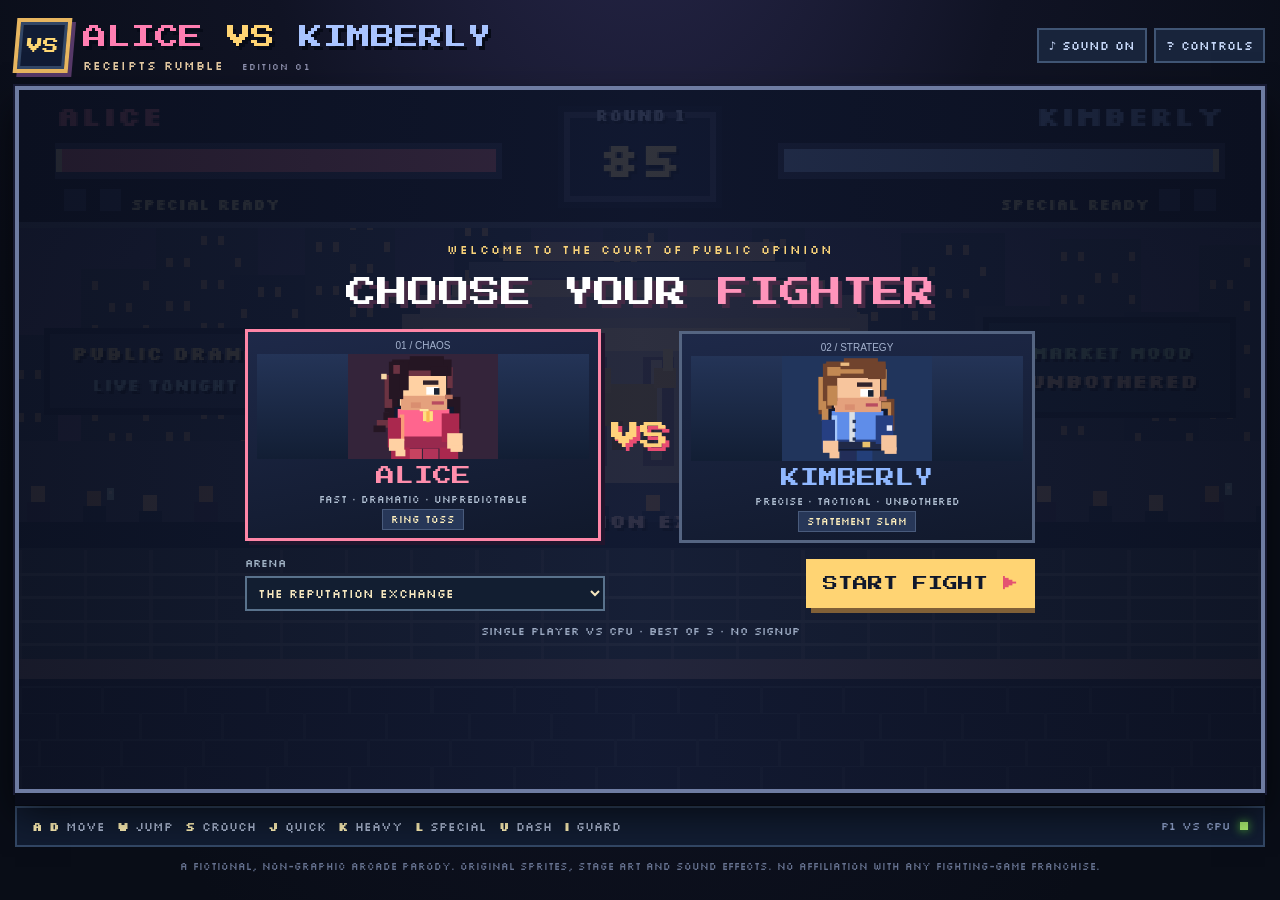
==== alice_vs_kimberly/index.html @ 6ed919be "Add fully playable Receipts Rumble arcade fighter as isolated standalone HTML MVP" ====
<!doctype html>
<html lang="en">
<head>
  <meta charset="utf-8">
  <meta name="viewport" content="width=device-width, initial-scale=1, viewport-fit=cover">
  <meta name="theme-color" content="#0d101e">
  <meta name="description" content="Alice vs Kimberly: a free retro pixel-art fighting game parody. Choose a fighter, settle the drama, and win best of three against the CPU.">
  <title>Alice vs Kimberly — Receipts Rumble</title>
  <link rel="preconnect" href="https://fonts.googleapis.com">
  <link rel="preconnect" href="https://fonts.gstatic.com" crossorigin>
  <link href="https://fonts.googleapis.com/css2?family=Press+Start+2P&family=Silkscreen:wght@400;700&display=swap" rel="stylesheet">
  <link rel="icon" href="data:image/svg+xml,%3Csvg%20xmlns%3D%22http%3A%2F%2Fwww.w3.org%2F2000%2Fsvg%22%20viewBox%3D%220%200%2064%2064%22%20shape-rendering%3D%22crispEdges%22%3E%3Crect%20width%3D%2264%22%20height%3D%2264%22%20fill%3D%22%230e1426%22%2F%3E%3Cpath%20d%3D%22M5%207h54v50H5z%22%20fill%3D%22%23a9b2da%22%2F%3E%3Cpath%20d%3D%22M9%2011h46v42H9z%22%20fill%3D%22%231c2948%22%2F%3E%3Cpath%20d%3D%22M10%2012h22v40H10z%22%20fill%3D%22%239b355b%22%2F%3E%3Cpath%20d%3D%22M32%2012h22v40H32z%22%20fill%3D%22%23315a99%22%2F%3E%3Cpath%20d%3D%22M12%2034l8-16%207%2021%208-17%206%2018%209-16%22%20stroke%3D%22%23fff0bb%22%20stroke-width%3D%224%22%20fill%3D%22none%22%2F%3E%3Cpath%20d%3D%22M26%2017h12v30H26z%22%20fill%3D%22%2317182b%22%2F%3E%3Ctext%20x%3D%2232%22%20y%3D%2239%22%20text-anchor%3D%22middle%22%20fill%3D%22%23ffe286%22%20font-family%3D%22monospace%22%20font-size%3D%2215%22%20font-weight%3D%22bold%22%3EVS%3C%2Ftext%3E%3C%2Fsvg%3E%0A" type="image/svg+xml">
  <style>
:root{--ink:#080d19;--panel:#111d31;--metal:#2d3b56;--cream:#faf4df;--muted:#96a1c0;--pink:#fa5d9d;--blue:#7da8ff;--gold:#ffd473;--green:#aef890;--pixel:'Silkscreen',ui-monospace,monospace;--display:'Press Start 2P','Silkscreen',monospace}
*{box-sizing:border-box}html,body{min-height:100%}body{margin:0;background:radial-gradient(ellipse at 50% -40%,#2d2b53,#101324 45%,#090d17 85%);color:var(--cream);font:14px/1.45 var(--pixel);padding:18px 14px 20px}.shell{width:min(1250px,100%);margin:auto}.masthead{display:flex;align-items:center;justify-content:space-between;gap:12px;margin-bottom:13px}.brand{display:flex;align-items:center;gap:13px}.brandstamp{width:55px;height:55px;display:grid;place-items:center;background:#111c35;border:4px solid #e8b660;box-shadow:4px 4px 0 #573968, inset 0 0 0 3px #334766;font:16px var(--display);color:#ffd874;transform:skew(-5deg)}.brandTitle{font:clamp(13px,2.05vw,24px)/1.5 var(--display);white-space:nowrap;text-shadow:3px 4px #070b18}.brandTitle span{color:#ff7eb1}.brandTitle em{font-style:normal;color:#ffd473}.brandTitle strong{font-weight:400;color:#a8c4ff}.sub{font:12px var(--pixel);margin:3px 0 0;color:#e4c9a1;letter-spacing:1.1px}.thin{font-size:9px;color:#8e91ae;margin-left:10px}.headerActions{display:flex;gap:7px}.tinyButton{background:#18243b;color:#c6d7f8;border:2px solid #405574;font:12px var(--pixel);padding:8px 10px;cursor:pointer}.tinyButton:hover{background:#233453}.gameFrame{position:relative;isolation:isolate;background:#101a33;border:4px solid #6e7ca2;box-shadow:0 12px 0 #080c19,0 0 0 2px #171a32,0 20px 36px #000a;overflow:hidden}canvas{display:block;width:100%;height:auto;aspect-ratio:16/9;image-rendering:pixelated}.screen{position:absolute;inset:0;display:grid;place-items:center;background:linear-gradient(90deg,#0b1020e9,#10172edc,#0b1020e9);z-index:10;text-align:center;padding:15px}.hidden{display:none!important}.screenContent{width:min(790px,100%);max-height:100%;overflow:auto;scrollbar-color:#556383 #131c37}.eyebrow{font:clamp(9px,1vw,12px)/1.6 var(--pixel);letter-spacing:2px;color:#f8d279}.screen h1,.resultCard h2{font:clamp(16px,3vw,31px)/1.55 var(--display);color:#fff;line-height:1.55;margin:9px 0 14px;text-shadow:4px 4px #442944}.screen h1 span{color:#ff94bb}.fighters{display:grid;grid-template-columns:1fr 62px 1fr;align-items:center;gap:8px}.fighterChoice{appearance:none;border:3px solid #556582;background:linear-gradient(170deg,#1e2949,#11192c);color:var(--cream);padding:8px 9px;cursor:pointer;display:flex;flex-direction:column;align-items:center;gap:3px;min-width:0;transition:transform .12s,border-color .12s;position:relative}.fighterChoice:hover,.fighterChoice.selected{border-color:var(--gold);transform:translateY(-2px);box-shadow:4px 4px 0 #21152d}.fighterChoice[data-pick=alice].selected{border-color:#ff86a7}.fighterChoice[data-pick=kimberly].selected{border-color:#94b9ff}.fighterNumber{color:#a5b3cf;font-size:10px}.fighterChoice strong{font:clamp(11px,2vw,19px)/1.5 var(--display)}.fighterChoice[data-pick=alice] strong{color:#ff8eac}.fighterChoice[data-pick=kimberly] strong{color:#90b8ff}.fighterChoice small{font:10px/1.3 var(--pixel);color:#afbed1}.moveTag{background:#273758;color:#fff0bd;border:1px solid #495b7c;font:10px var(--pixel);padding:3px 8px}.avatar{display:block;width:100%;height:105px;background:linear-gradient(#243457,#121e34);overflow:hidden}.avatar canvas{height:100%;width:auto;margin:0 auto;image-rendering:pixelated}.vsMark{font:clamp(17px,2.8vw,29px)/1.5 var(--display);color:#ffd17b;text-shadow:4px 4px #e94c72}.chooseFooter{display:flex;justify-content:space-between;align-items:center;gap:14px;margin-top:13px}.chooseFooter label{font-size:11px;color:#a3b5c7;text-align:left}.chooseFooter select{display:block;margin-top:4px;background:#121e31;color:#f6e7bf;border:2px solid #59728c;padding:7px;font:12px var(--pixel);width:min(360px,75vw)}button.primary{font:clamp(11px,1.45vw,15px)/1.4 var(--display);color:#10182c;background:var(--gold);border:0;padding:14px 17px;cursor:pointer;box-shadow:5px 5px 0 #806037}button.primary:hover{background:#fff2ac;transform:translateY(-1px)}button.primary span{color:#e45271}.menuNote{color:#9caac2;font:11px var(--pixel);margin:13px 0 0}.announce{position:absolute;top:30%;width:100%;left:0;text-align:center;pointer-events:none;z-index:8;font:clamp(18px,5vw,46px)/1.55 var(--display);letter-spacing:-2px;color:#fff5cd;text-shadow:4px 4px #58394e,7px 7px #0d1726;opacity:0;transition:opacity .15s}.announce.show{opacity:1}.resultCard{background:#131d34ed;max-width:620px;width:100%;padding:24px;border:3px solid #be8b6e;box-shadow:8px 8px 0 #15112b}.resultCard h2{color:#ffe08f;margin:13px 0}.resultCard p{font:16px/1.5 var(--pixel);color:#d4d5e3}.results{display:flex;justify-content:center;gap:20px;font:14px var(--pixel);color:#b9d0ff}.endActions{display:flex;gap:12px;justify-content:center;flex-wrap:wrap;margin-top:23px}button.secondary{background:#152641;border:2px solid #59758e;color:#dce5fc;font:12px var(--pixel);padding:14px 15px;cursor:pointer}.mobileControls{display:none}.bottomBar{display:flex;justify-content:space-between;gap:12px;align-items:center;margin-top:13px;background:#111c31;border:2px solid #324765;padding:11px 15px}.legend{display:flex;flex-wrap:wrap;gap:12px;color:#a9b5cf;font:12px var(--pixel)}.legend b{color:#fff0b4}.cpuBadge{white-space:nowrap;color:#94a7d2;font:11px var(--pixel)}.cpuBadge i{display:inline-block;background:#aaf06f;height:8px;width:8px;box-shadow:0 0 10px #5ed43b;margin-left:4px}.fineprint{text-align:center;color:#65718f;font:10px var(--pixel);margin:13px 0 0}dialog{border:3px solid #99a5d8;background:#0e172d;color:#d2dcef;padding:25px;width:min(520px,95vw);box-shadow:12px 12px 0 #090b18}dialog::backdrop{background:#050715da}.helpTitle{font:14px/1.6 var(--display);color:#ffd787}.helpGrid{display:grid;grid-template-columns:1fr 2fr;gap:7px;padding:12px;background:#1a2b40;margin:15px 0}.helpGrid span:nth-child(odd){color:#ffc681}dialog p{font:13px/1.6 var(--pixel)}
@media(max-width:800px){body{padding:8px}.brandstamp{width:39px;height:39px;font-size:12px}.brandTitle{font-size:clamp(9px,2vw,16px)}.sub{font-size:10px;letter-spacing:0}.thin{display:none}.headerActions{gap:4px}.tinyButton{padding:5px;font-size:10px}.gameFrame{border-width:2px}.fighters{grid-template-columns:1fr 26px 1fr}.fighterChoice{padding:4px}.avatar{height:70px}.fighterChoice small,.fighterNumber,.moveTag{font-size:8px}.vsMark{font-size:13px}.screen{padding:8px}.screen h1{font-size:clamp(12px,3vw,21px);margin:3px 0 5px}.eyebrow{font-size:9px}.chooseFooter{margin-top:6px}.chooseFooter select{font-size:10px;padding:4px}.chooseFooter label{font-size:9px}.primary{padding:8px!important}.menuNote{font-size:9px;margin:6px 0}.mobileControls{display:flex;position:absolute;inset:auto 0 0;height:55px;align-items:stretch;justify-content:space-between;gap:10px;padding:4px 8px;pointer-events:none;z-index:6}.mobileControls button{pointer-events:auto;touch-action:none}.dpad,.actions{display:flex;gap:3px}.mobileControls button{min-width:34px;border:2px solid #667799;color:#f5f0e5;background:#10162cd9;font:10px var(--pixel);padding:0 5px}.mobileControls button.special{background:#553555;color:#ffd4fd}.bottomBar{padding:7px;gap:6px}.legend{font-size:9px;gap:6px}.fineprint{font-size:8px}}
@media(max-width:540px){.masthead{flex-wrap:wrap}.brandTitle{font-size:11px}.sub{font-size:9px}.headerActions{margin-left:auto}.gameFrame{min-height:230px}canvas{min-height:230px;object-fit:cover}.screen{padding:5px}.screenContent{max-height:224px}.screen h1{font-size:12px}.avatar{height:56px}.fighterChoice small{display:none}.fighterChoice strong{font-size:10px}.chooseFooter{gap:6px}.chooseFooter select{width:150px}.chooseFooter label{font-size:8px}.primary{font-size:9px!important}.menuNote{display:none}.mobileControls{height:47px}.mobileControls button{min-width:26px;font-size:8px;padding:0 3px}.legend{display:none}.cpuBadge{margin:0 auto}.resultCard{padding:11px}.resultCard h2{font-size:14px}.resultCard p{font-size:11px}.results{font-size:10px}}

</style>
  
</head>
<body>
<main class="shell">
  <header class="masthead">
    <div class="brand"><div class="brandstamp" aria-hidden="true">VS</div><div><div class="brandTitle"><span>ALICE</span> <em>VS</em> <strong>KIMBERLY</strong></div><p class="sub">RECEIPTS RUMBLE <span class="thin">EDITION 01</span></p></div></div>
    <div class="headerActions"><button class="tinyButton" id="soundBtn" aria-pressed="true">♪ SOUND ON</button><button class="tinyButton" id="helpBtn">? CONTROLS</button></div>
  </header>
  <div class="gameFrame" id="gameFrame">
    <canvas id="arena" width="800" height="450" aria-label="Interactive 1v1 arcade fighting game, Alice versus Kimberly"></canvas>
    <div id="screen" class="screen selectScreen" role="region" aria-live="polite">
      <div class="screenContent" id="screenContent">
        <div class="eyebrow">WELCOME TO THE COURT OF PUBLIC OPINION</div>
        <h1>CHOOSE YOUR <span>FIGHTER</span></h1>
        <div class="fighters">
          <button class="fighterChoice selected" id="pickAlice" data-pick="alice" aria-pressed="true"><span class="fighterNumber">01 / CHAOS</span><span class="avatar" id="portraitAlice"></span><strong>ALICE</strong><small>FAST • DRAMATIC • UNPREDICTABLE</small><span class="moveTag">RING TOSS</span></button>
          <div class="vsMark">VS</div>
          <button class="fighterChoice" id="pickKimberly" data-pick="kimberly" aria-pressed="false"><span class="fighterNumber">02 / STRATEGY</span><span class="avatar" id="portraitKimberly"></span><strong>KIMBERLY</strong><small>PRECISE • TACTICAL • UNBOTHERED</small><span class="moveTag">STATEMENT SLAM</span></button>
        </div>
        <div class="chooseFooter"><label>ARENA <select id="stageSelect"><option value="wall">THE REPUTATION EXCHANGE</option><option value="podcast">THE PODCAST COURT</option><option value="gala">THE GALA OF RECEIPTS</option></select></label><button class="primary" id="startBtn">START FIGHT <span>▶</span></button></div>
        <p class="menuNote">SINGLE PLAYER VS CPU · BEST OF 3 · NO SIGNUP</p>
      </div>
    </div>
    <div id="announce" class="announce" aria-live="polite"></div>
    <div id="endScreen" class="screen endScreen hidden" role="region" aria-live="polite"><div class="resultCard"><div class="eyebrow" id="endKicker">MATCH COMPLETE</div><h2 id="endHeading">DRAMA FINISHED</h2><p id="endDescription"></p><div class="results" id="resultScore"></div><div class="endActions"><button class="primary" id="rematchBtn">REMATCH ↻</button><button class="secondary" id="selectBtn">CHARACTER SELECT</button></div></div></div>
    <div id="pauseScreen" class="screen pauseScreen hidden"><div class="resultCard"><div class="eyebrow">THE GROUP CHAT IS TYPING...</div><h2>PAUSED</h2><button class="primary" id="resumeBtn">RESUME FIGHT ▶</button></div></div>
    <div class="mobileControls" aria-label="On-screen fighting controls">
      <div class="dpad"><button data-hold="left" aria-label="Move left">◀</button><button data-hold="right" aria-label="Move right">▶</button><button data-hold="jump" aria-label="Jump">▲</button><button data-hold="crouch" aria-label="Crouch">▼</button></div>
      <div class="actions"><button data-action="quick">JAB</button><button data-action="heavy">HEAVY</button><button class="special" data-action="special">SPECIAL</button><button data-action="dash">DASH</button><button data-hold="guard">GUARD</button></div>
    </div>
  </div>
  <div class="bottomBar"><div class="legend"><span><b>A D</b> MOVE</span><span><b>W</b> JUMP</span><span><b>S</b> CROUCH</span><span><b>J</b> QUICK</span><span><b>K</b> HEAVY</span><span><b>L</b> SPECIAL</span><span><b>U</b> DASH</span><span><b>I</b> GUARD</span></div><span class="cpuBadge">P1 VS CPU <i></i></span></div>
  <p class="fineprint">A fictional, non-graphic arcade parody. Original sprites, stage art and sound effects. No affiliation with any fighting-game franchise.</p>
</main>
<dialog id="helpDialog"><div class="helpTitle">THE RULES OF ENGAGEMENT</div><p>Choose Alice or Kimberly. Win two rounds before your rival does. Land attacks, jump over projectiles and time your special moves.</p><div class="helpGrid"><span>A / D</span><span>Move</span><span>W</span><span>Jump</span><span>S</span><span>Crouch</span><span>J</span><span>Quick hit</span><span>K</span><span>Heavy hit</span><span>L</span><span>Unique special</span><span>U</span><span>Drama dash</span><span>I</span><span>Hold guard</span><span>P / Esc</span><span>Pause</span></div><p>On mobile, use the touch controls beneath the arena.</p><button class="primary" id="closeHelp">BACK TO FIGHT</button></dialog>
<script>
/* DRAMA KOMBAT CLUB — original 2D arcade fighting engine.
 * Zero dependencies, pure Canvas pixel sprites and WebAudio.
 */
(() => {
'use strict';
const canvas=document.getElementById('arena');
const ctx=canvas.getContext('2d',{alpha:false});
const W=800,H=450,GROUND=367,LEFT=55,RIGHT=745;
ctx.imageSmoothingEnabled=false;
const $=id=>document.getElementById(id);
const ids={alice:{name:'ALICE',tag:'CHAOS',primary:'#ff658e',deep:'#aa284e',light:'#ffd1a3',hair:'#251623',hairHi:'#6b3342',boots:'#a62c50',projectile:'#ffe57f'},kimberly:{name:'KIMBERLY',tag:'CONTROL',primary:'#5f8de9',deep:'#263f82',light:'#f7c59d',hair:'#70432d',hairHi:'#c38953',boots:'#1a2b57',projectile:'#8eeaff'}};
const clamp=(v,a,b)=>Math.max(a,Math.min(b,v)),rnd=(a,b)=>a+Math.random()*(b-a);
let phase='select',selected='alice',stage='wall',p1=null,p2=null,projectiles=[],particles=[],floats=[],round=1,roundClock=85,phaseTimer=0,gameTime=0,globalTime=0,last=performance.now(),shake=0,flash=0,soundOn=true,audio=null,announceTimer=0,eventTimer=22,eventType='',eventLife=0,matchWinner=null,settingsOpen=false;
const held={left:false,right:false,jump:false,crouch:false,guard:false};
const keys={KeyA:'left',KeyD:'right',KeyW:'jump',KeyS:'crouch',KeyI:'guard'};
const attackKeys={KeyJ:'quick',KeyK:'heavy',KeyL:'special',KeyU:'dash'};
const primaryColors={alice:'#ff7d98',kimberly:'#91b7fc'};
function sound(freq=300,duration=.09,type='square',volume=.05,finish){
 if(!soundOn)return;
 try{audio=audio||new(window.AudioContext||window.webkitAudioContext)();if(audio.state==='suspended')audio.resume();const t=audio.currentTime,o=audio.createOscillator(),g=audio.createGain();o.type=type;o.frequency.setValueAtTime(freq,t);o.frequency.exponentialRampToValueAtTime(Math.max(70,finish||freq*.5),t+duration);g.gain.setValueAtTime(volume,t);g.gain.exponentialRampToValueAtTime(.0005,t+duration);o.connect(g);g.connect(audio.destination);o.start(t);o.stop(t+duration+.02)}catch{}
}
function announce(text,color='#fff2c9',secs=1.4){const el=$('announce');el.textContent=text;el.style.color=color;el.classList.add('show');announceTimer=secs}
function fighter(id,x,isAI=false){return{id,x,y:GROUND,vy:0,hp:100,roundWins:0,dir:id==='alice'?1:-1,ai:isAI,action:'idle',actionT:0,actionDuration:0,attacked:false,coolQuick:0,coolHeavy:0,coolSpecial:0,coolDash:0,stun:0,invuln:0,guard:false,crouch:false,move:0,walking:0,hurt:0,dashV:0,combo:0,comboTimer:0,aiThink:.1,aiDecision:'advance',lastHit:0,blockT:0};}
function setSelection(id){selected=id;for(const c of ['alice','kimberly']){$('pick'+(c==='alice'?'Alice':'Kimberly')).classList.toggle('selected',c===id);$('pick'+(c==='alice'?'Alice':'Kimberly')).setAttribute('aria-pressed',String(c===id))}sound(440,.065,'triangle',.02,600)}
function stageLabel(){return {wall:'REPUTATION EXCHANGE',podcast:'PODCAST COURT',gala:'GALA OF RECEIPTS'}[stage]}
function begin(){stage=$('stageSelect').value;const foe=selected==='alice'?'kimberly':'alice';p1=fighter(selected,230);p2=fighter(foe,570,true);round=1;matchWinner=null;startRound();$('screen').classList.add('hidden');$('endScreen').classList.add('hidden');$('pauseScreen').classList.add('hidden');sound(540,.17,'triangle',.04,830)}
function startRound(){const a=p1.roundWins,b=p2.roundWins;p1=fighter(p1.id,225);p2=fighter(p2.id,575,true);p1.roundWins=a;p2.roundWins=b;roundClock=85;projectiles=[];particles=[];floats=[];phase='intro';phaseTimer=1.8;eventTimer=23;eventType='';eventLife=0;gameTime=0;announce(`ROUND ${round}`, '#fff0ac',1.1)}
function finishRound(winner,why='KO'){if(phase!=='fight')return;phase='roundOver';phaseTimer=2.4;winner.roundWins++;const loser=winner===p1?p2:p1;if(loser.hp<=0){loser.action='ko';loser.actionT=10}announce(why==='TIME'?'TIME UP':winner===p1?'K.O.':'CPU K.O.',why==='TIME'?'#ffdf8a':winner===p1?'#fff3b0':'#ff9caf',2);sound(110,.65,'sawtooth',.085,70);if(winner.roundWins>=2){matchWinner=winner;phaseTimer=2.2}}
function endMatch(){phase='matchOver';const win=matchWinner===p1;const name=matchWinner?.id==='alice'?'ALICE':'KIMBERLY';$('endKicker').textContent=win?'PUBLIC OPINION HAS SPOKEN':'THE TIMELINE HAS CHOSEN';$('endHeading').textContent=win?'DRAMA FINISHED':'REPUTATION IN SHAMBLES';const quotes={alice:['The ring is mine. So is the scoreboard.','Receipts delivered.','I came for the ring and the win.'],kimberly:['Statement issued. Case closed.','Try bringing facts next time.','I do not respond to rumors. Only knockouts.']};$('endDescription').textContent=quotes[matchWinner.id][Math.floor(Math.random()*3)];$('resultScore').textContent=`${name} WINS    ${p1.roundWins} - ${p2.roundWins}   BEST OF THREE`;$('endScreen').classList.remove('hidden')}
function move(f,dir,dt){if(f.stun>0||f.action==='ko'||(f.actionT>.08&&['heavy','quick','special','dash'].includes(f.action)))return;if(f.dashV)return;const speed=f.id==='alice'?177:160;f.x=clamp(f.x+dir*speed*dt,LEFT,RIGHT);f.walking+=dt*(f.id==='alice'?11:9);f.move=dir;if(f.action==='idle'&&Math.abs(dir)>.01)f.action='walk';}
function jump(f){if(f.y>=GROUND-1&&f.stun<=0&&f.action!=='ko'&&f.actionT<=0){f.vy=-405;f.action='jump';sound(310,.12,'triangle',.028,540)}}
function perform(f,type){if(phase!=='fight'||f.stun>0||f.action==='ko')return false;
 if(type==='guard'){f.guard=true;return true}
 if(type==='finisher'){if(Math.abs(f.x-other(f).x)<90&&other(f).hp<23&&f.coolSpecial<=0){applyHit(f,other(f),26,110,'RECEIPTS DELIVERED!',true);f.coolSpecial=5;return true}return false}
 if(f.actionT>.11&&type!=='dash')return false;
 if(type==='quick'&&f.coolQuick<=0){f.action='quick';f.actionT=.22;f.actionDuration=.22;f.coolQuick=.3;f.attacked=false;sound(440,.06,'square',.035,240);return true}
 if(type==='heavy'&&f.coolHeavy<=0){f.action='heavy';f.actionT=.42;f.actionDuration=.42;f.coolHeavy=.66;f.attacked=false;sound(205,.16,'sawtooth',.038,130);return true}
 if(type==='special'&&f.coolSpecial<=0){f.action='special';f.actionT=.46;f.actionDuration=.46;f.coolSpecial=f.id==='alice'?3.3:3.6;f.attacked=false;sound(f.id==='alice'?670:220,.26,'triangle',.055,f.id==='alice'?950:410);return true}
 if(type==='dash'&&f.coolDash<=0){f.action='dash';f.actionT=.31;f.actionDuration=.31;f.coolDash=2.6;f.attacked=false;f.dashV=f.dir*510;f.invuln=.17;sound(660,.18,'sawtooth',.04,220);return true}
 return false;
}
function other(f){return f===p1?p2:p1}
function spawnSpecial(f){if(f.id==='alice'){projectiles.push({owner:f,x:f.x+f.dir*37,y:f.y-88,dir:f.dir,v:300,life:1.7,type:'ring',damage:13,radius:16,spin:0})}else{projectiles.push({owner:f,x:f.x+f.dir*36,y:f.y-80,dir:f.dir,v:335,life:1.45,type:'statement',damage:16,radius:20,spin:0})}}
function sparks(x,y,col,count=14){for(let i=0;i<count;i++){particles.push({x,y,vx:rnd(-170,170),vy:rnd(-240,50),life:rnd(.14,.49),max:.49,sz:Math.random()<.35?5:3,col})}}
function popup(x,y,text,col='#ffefba'){floats.push({x,y,text,col,life:.78})}
function applyHit(a,b,damage,push,kind,finisher=false){if(phase!=='fight'||b.invuln>0||b.action==='ko')return false;let block=b.guard&&b.stun<=0&&b.y>=GROUND-3;const reduction=eventType==='LAWYER MODE'&&eventLife>0?.6:1;damage=Math.round(damage*reduction*(block?.18:1));b.hp=clamp(b.hp-damage,0,100);b.hurt=.16;b.invuln=block?.13:.23;b.stun=block?.1:.24;b.action=block?'guard':'hurt';b.actionT=block?.15:.24;b.x=clamp(b.x+a.dir*(block?push*.35:push)*.23,LEFT,RIGHT);a.combo=Math.min(12,a.combo+1);a.comboTimer=1.1;shake=block?1.5:5;flash=block?.05:.12;const col=block?'#b8f4ff':a.id==='alice'?'#ffb08c':'#9cbcff';sparks(b.x-a.dir*20,b.y-80,col,block?9:20);popup(b.x,b.y-120,block?'BLOCK!':kind,col);sound(block?260:105,.16,block?'triangle':'square',block?.02:.065,block?320:68);
 if(finisher)announce(a.id==='alice'?'TIMELINE DESTROYED!':'STATEMENT ISSUED!', '#ffe2a5',1.1);
 if(b.hp<=0)finishRound(a);return true}
function resolveAttacks(f,dt){if(f.actionT>0){f.actionT=Math.max(0,f.actionT-dt);const progress=1-f.actionT/f.actionDuration;
  if(!f.attacked&&((f.action==='quick'&&progress>=.4)||(f.action==='heavy'&&progress>=.48)||(f.action==='special'&&progress>=.56)||(f.action==='dash'&&progress>=.55))){f.attacked=true;const b=other(f),range=f.action==='quick'?67:f.action==='heavy'?83:76;const close=Math.abs(f.x-b.x)<range&&Math.abs(f.y-b.y)<78&&Math.sign(b.x-f.x)===f.dir;
   if(f.action==='quick'&&close)applyHit(f,b,7,48,'JAB!');if(f.action==='heavy'&&close)applyHit(f,b,15,84,'STATEMENT SLAM!');if(f.action==='dash'&&close)applyHit(f,b,11,88,'DRAMA DASH!');if(f.action==='special')spawnSpecial(f)
  }
  if(f.actionT<=0&&f.action!=='ko'){f.action='idle';f.dashV=0}
}}
function updateFighter(f,dt){for(const k of ['coolQuick','coolHeavy','coolSpecial','coolDash','invuln','stun','hurt','comboTimer'])f[k]=Math.max(0,f[k]-dt);if(f.comboTimer===0)f.combo=0;
 if(f.y<GROUND||f.vy!==0){f.vy+=1100*dt;f.y+=f.vy*dt;if(f.y>=GROUND){f.y=GROUND;f.vy=0;if(f.action==='jump')f.action='idle'}}
 f.dir=f.x<other(f).x?1:-1;
 if(f.dashV){f.x=clamp(f.x+f.dashV*dt,LEFT,RIGHT);f.dashV*=Math.pow(.1,dt*4);if(Math.abs(f.dashV)<50)f.dashV=0}
 resolveAttacks(f,dt);if(f.action==='walk'&&f.move===0)f.action='idle';f.move=0;
}
function cpuStep(dt){const f=p2,b=p1;if(f.stun>0||f.action==='ko')return;const dist=b.x-f.x,abs=Math.abs(dist);f.aiThink-=dt;
 if(f.aiThink<=0){f.aiThink=rnd(.2,.48);f.aiDecision=abs>85?'advance':abs<53&&Math.random()<.24?'retreat':'attack';f.guard=abs<103&&b.actionT>0&&Math.random()<.27;f.crouch=Math.random()<.09;if(abs>125&&Math.random()<.13)jump(f)}
 if(f.actionT<=0){if(f.aiDecision==='advance')move(f,Math.sign(dist),dt);else if(f.aiDecision==='retreat')move(f,-Math.sign(dist),dt);else if(abs>90&&abs<290&&f.coolSpecial<=0&&Math.random()<dt*1.4)perform(f,'special');else if(abs<100&&!f.guard&&Math.random()<dt*1.9)perform(f,Math.random()<.58?'quick':'heavy');else if(abs<95&&Math.random()<dt*.15)perform(f,'dash')}
}
const randomEvents=['LEAKED TEXTS','GROUP CHAT ACTIVATED','LAWYER MODE','VIRAL CLIP','PUBLIC STATEMENT'];
function triggerEvent(){eventType=randomEvents[Math.floor(Math.random()*randomEvents.length)];eventLife=4;eventTimer=rnd(23,32);announce(eventType+'!', '#ffdb8c',1.35);if(eventType==='LEAKED TEXTS'){p1.stun=.42;p2.stun=.42}else if(eventType==='GROUP CHAT ACTIVATED'){sparks(400,245,'#eb81ca',42)}else if(eventType==='PUBLIC STATEMENT'){p1.invuln=Math.max(p1.invuln,.6);p2.invuln=Math.max(p2.invuln,.6)}sound(700,.25,'triangle',.065,270)}
function update(dt){globalTime+=dt;shake=Math.max(0,shake-18*dt);flash=Math.max(0,flash-dt);if(announceTimer>0){announceTimer-=dt;if(announceTimer<=0)$('announce').classList.remove('show')}
 if(phase==='select'||phase==='matchOver'||phase==='paused')return;
 if(phase==='intro'){phaseTimer-=dt;if(phaseTimer<=0){phase='fight';announce('FIGHT!', '#fff6ae',1)}return}
 if(phase==='roundOver'){phaseTimer-=dt;if(phaseTimer<=0){if(matchWinner)endMatch();else{round++;startRound()}}return}
 if(phase!=='fight')return;gameTime+=dt;roundClock=Math.max(0,roundClock-dt);eventTimer-=dt;eventLife=Math.max(0,eventLife-dt);if(eventLife===0)eventType='';if(eventTimer<=0)triggerEvent();
 p1.guard=held.guard&&p1.stun===0;p1.crouch=held.crouch&&p1.y>=GROUND-1;
 if(held.jump)jump(p1);
 if(p1.actionT<=.08&&!p1.crouch){if(held.left)move(p1,-1,dt);if(held.right)move(p1,1,dt)}
 cpuStep(dt);updateFighter(p1,dt);updateFighter(p2,dt);
 if(phase!=='fight')return;
 for(const b of projectiles){b.x+=b.v*b.dir*dt;b.spin+=dt*13;b.life-=dt;const foe=other(b.owner);if(b.life>0&&Math.abs(b.x-foe.x)<b.radius+21&&Math.abs(b.y-(foe.y-88))<33){applyHit(b.owner,foe,b.damage,80,b.type==='ring'?'RING TOSS!':'REPUTATION STRIKE!');b.life=0}}
 projectiles=projectiles.filter(x=>x.life>0&&x.x>0&&x.x<W);
 for(const p of particles){p.x+=p.vx*dt;p.y+=p.vy*dt;p.vy+=250*dt;p.life-=dt}
 particles=particles.filter(x=>x.life>0);
 for(const f of floats){f.y-=37*dt;f.life-=dt}floats=floats.filter(x=>x.life>0);
 if(roundClock<=0){finishRound(p1.hp>=p2.hp?p1:p2,'TIME')}
}
function rect(x,y,w,h,c){ctx.fillStyle=c;ctx.fillRect(Math.round(x),Math.round(y),Math.round(w),Math.round(h))}
function txt(s,x,y,size=12,color='#ffffff',align='left'){ctx.textAlign=align;ctx.font=`700 ${size}px Silkscreen, monospace`;ctx.fillStyle='#091121';ctx.fillText(s,x+2,y+2);ctx.fillStyle=color;ctx.fillText(s,x,y)}
function drawStage(){const sky=ctx.createLinearGradient(0,0,0,H);if(stage==='wall'){sky.addColorStop(0,'#2e416e');sky.addColorStop(.63,'#7b6090');sky.addColorStop(1,'#292f59')}else if(stage==='podcast'){sky.addColorStop(0,'#281c46');sky.addColorStop(.7,'#854568');sky.addColorStop(1,'#292044')}else{sky.addColorStop(0,'#382746');sky.addColorStop(.75,'#a35d70');sky.addColorStop(1,'#3a2846')}
 ctx.fillStyle=sky;ctx.fillRect(0,0,W,H);
 // Sky silhouettes and parallax city layers, intentionally low contrast.
 for(let i=0;i<18;i++){let w=33+(i*37)%41,x=i*48-8,h=82+(i*43)%90;rect(x,240-h,w,h,i%3===0?'#304164':'#394868');for(let j=8;j<h;j+=14)for(let k=7;k<w-5;k+=11)if((i+j+k)%4<2)rect(x+k,240-h+j,4,6,'#bb9b82')}
 rect(0,226,W,75,'#475174');
 if(stage==='wall'){
   rect(247,144,300,109,'#b4a3a2');rect(260,153,275,15,'#e2c5a9');for(let i=0;i<6;i++){rect(273+i*43,172,20,70,'#806c84');rect(278+i*43,174,7,64,'#d6bcaa')}
   rect(258,132,282,15,'#a89aa9');rect(279,122,240,11,'#e0c1ab');rect(290,111,217,10,'#657093');rect(312,98,175,12,'#d6b6aa');
   // Original stylized bull icon.
   rect(377,189,34,27,'#caa260');rect(369,179,12,16,'#d6a969');rect(409,179,14,13,'#d6a969');rect(371,169,6,14,'#f0cd8b');rect(415,167,6,14,'#f0cd8b');rect(382,213,7,19,'#a87c48');rect(402,213,7,19,'#a87c48');
 }else if(stage==='podcast'){
   rect(225,115,342,138,'#2c345b');rect(250,128,293,101,'#354267');for(let i=0;i<8;i++)rect(270+i*35,132,8,9,i%2?'#ef84ae':'#8de4ed');rect(380,160,38,32,'#ecb87b');rect(395,180,9,36,'#637ca2');rect(375,204,45,6,'#b78992');txt('LIVE',396,150,18,'#ff8eae','center');
 }else{
   for(let i=0;i<6;i++){rect(132+i*112,138,12,108,'#f0c69e');rect(132+i*112,136,12,10,'#eed7ae')}rect(132,125,570,13,'#d1a2a2');rect(142,155,550,48,'#b57899');txt('THE GALA OF RECEIPTS',417,184,16,'#ffdfb4','center');
 }
 // Arena signs: original visual gags.
 rect(16,153,157,56,'#1a2748');rect(20,157,149,48,'#354469');txt(stage==='podcast'?'MIC DROP':'PUBLIC DRAMA',94,174,12,'#ffe59a','center');txt('LIVE TONIGHT',94,194,10,'#a8d9ef','center');
 rect(621,146,163,65,'#15253f');rect(625,150,155,57,'#243d59');txt(stage==='gala'?'EXCLUSIVE':'MARKET MOOD',704,173,11,'#a8dfb0','center');txt('UNBOTHERED',704,192,13,'#ffd1a7','center');
 // Tiny animated spectators with phones.
 for(let i=0;i<23;i++){let x=10+i*36,y=253+(i%3)*3;rect(x-5,y+12,15,15,i%3?'#25385b':'#433f69');rect(x-2,y+2,9,10,i%2?'#d8a27a':'#f1c29b');if(i%4===1){rect(x+11,y,4,8,'#bde1e8');rect(x+12,y+2,2,2,'#ffffff')}}
 rect(0,278,W,17,'#192b48');rect(0,295,W,74,stage==='gala'?'#64506b':'#3e5169');for(let i=0;i<22;i++)rect(i*42,296,2,71,'#5e6980');for(let y=311;y<365;y+=15)rect(0,y,W,2,'#728092');
 rect(0,366,W,13,'#9d8390');rect(0,379,W,71,'#222b48');for(let y=384;y<H;y+=17){rect(0,y,W,1,'#43516c');for(let x=(y%3)*12;x<W;x+=53)rect(x,y,2,17,'#39435d')}
 if(stage==='wall')txt('REPUTATION EXCHANGE',400,282,13,'#edcad4','center');
}
function drawHUD(){rect(0,0,W,89,'#0b1020');rect(0,85,W,4,'#576688');
 const left=p1||fighter('alice',220),right=p2||fighter('kimberly',580,true);
 txt(left.id.toUpperCase(),24,23,18,primaryColors[left.id]);txt(right.id.toUpperCase(),W-24,23,18,primaryColors[right.id],'right');
 rect(23,34,288,23,'#343d62');rect(489,34,288,23,'#343d62');rect(27,38,280,15,'#1d253a');rect(493,38,280,15,'#1d253a');
 const lf=Math.round(left.hp/100*280),rf=Math.round(right.hp/100*280);
 rect(27,38,lf,15,left.hp<30?'#ff7674':primaryColors[left.id]);rect(773-rf,38,rf,15,right.hp<30?'#ff7674':primaryColors[right.id]);
 rect(24,38,4,15,'#fff2bd');rect(769,38,4,15,'#fff2bd');
 rect(347,10,106,66,'#11192f');rect(351,14,98,58,'#42496c');rect(355,18,90,50,'#15203d');
 txt(String(Math.ceil(roundClock)).padStart(2,'0'),400,56,31,'#ffe292','center');txt(`ROUND ${round}`,400,20,10,'#bbc9f0','center');
 for(let i=0;i<2;i++){rect(29+i*23,64,14,14,i<left.roundWins?'#ffce84':'#303c61');rect(757-i*23,64,14,14,i<right.roundWins?'#a4bbff':'#303c61')}
 // Mini move readiness, not more dashboard cards.
 const m=(f)=>f.coolSpecial<=0?'SPECIAL READY':`SPECIAL ${f.coolSpecial.toFixed(1)}s`;
 txt(m(left),72,77,9,left.coolSpecial<=0?'#e6df9b':'#96a0c3');txt(m(right),728,77,9,right.coolSpecial<=0?'#e6df9b':'#96a0c3','right');
 if(eventLife>0){rect(260,91,280,26,'#38233b');txt(eventType,400,109,13,'#ffbdc9','center')}
}
// Sprite art intentionally drawn in chunky rectangles, not stock art or CSS characters.
function drawFighterAt(c,f,x,y,scale=1,portrait=false){
 const info=ids[f.id],action=f.action,ts=globalTime,walk=Math.sin(f.walking*1.2),jump=f.y<GROUND-2,low=f.crouch&&!jump,attack=['quick','heavy','special','dash'].includes(action)&&f.actionT>0,prog=attack?1-f.actionT/f.actionDuration:0;
 c.save();c.translate(Math.round(x),Math.round(y));c.scale(f.dir*scale,scale);if(low)c.translate(0,20);if(f.action==='ko'){c.translate(-9,-5);c.rotate(-1.27)}if(f.hurt>0)c.translate(-4,0);
 const r=(x,y,w,h,color)=>{c.fillStyle=color;c.fillRect(Math.round(x),Math.round(y),Math.round(w),Math.round(h))};
 const skin=info.light,hair=info.hair,hi=info.hairHi,shirt=info.primary,deep=info.deep;
 // Shadow / feet / moving legs.
 r(-28,-7,52,5,'#101628');let stride=jump?13:action==='walk'?walk*11:Math.sin(ts*2+f.x)*2;
 if(action==='dash')stride=15;
 const legA=stride,legB=-stride;
 r(-19+legA*.32,-43,14,34,f.id==='alice'?'#c74360':'#222e59');r(4+legB*.32,-43,14,34,f.id==='alice'?'#b23359':'#233f79');
 r(-21+legA*.45,-17,17,11,f.id==='alice'?'#d6486a':'#243e71');r(5+legB*.45,-17,17,11,f.id==='alice'?'#aa264c':'#263963');
 r(-24+legA*.5,-8,25,9,info.boots);r(5+legB*.5,-8,24,9,info.boots);
 // Hair behind the head, hair swing when moving.
 const sw=Math.round(Math.sin(ts*5+f.walking)*3);
 r(-29,-113,54,52,hair);r(-35,-101,14,34,hair);r(-31-sw,-78,17,23,hair);r(12-sw,-81,22,29,hair);
 r(-35,-101,7,30,hi);r(18,-108,9,19,hi);
 if(f.id==='alice'){r(-36-sw,-67,14,9,hair);r(-42-sw,-60,13,7,hi);r(-45-sw,-55,11,6,hair)}else{r(-32,-72,9,11,hi);r(22,-78,9,21,hi)}
 // Torso coat/blouse. Red Alice is dress silhouette, blue Kimberly blouse/belt.
 r(-26,-72,54,38,'#121a31');r(-23,-70,47,33,shirt);r(-25,-44,52,8,deep);
 if(f.id==='alice'){r(-28,-45,58,11,'#98294e');r(-29,-35,17,17,deep);r(15,-35,17,18,deep);r(0,-68,9,9,'#ffdf80');r(3,-70,3,12,'#f9b954');r(-21,-65,4,24,'#fa9b78')}else{r(-7,-70,5,32,'#dbe0e5');for(let z=-62;z<-41;z+=8)r(-4,z,3,3,'#253456');r(-23,-42,48,6,'#202947');r(5,-42,7,5,'#e9c16d');r(-23,-66,5,24,'#a6c7fa')}
 // Back hand and elbow.
 const backY=(action==='guard'||f.guard)?-77:-56;
 r(-32,backY-6,12,27,deep);r(-31,backY+13,14,11,skin);r(-25,backY+23,9,6,skin);
 // Face & jaw profile; lips, eyebrows, recognizable hair.
 r(-23,-114,45,42,'#1b1723');r(-21,-112,42,39,skin);r(-20,-82,42,13,'#e4a17d');
 r(-28,-115,54,15,hair);r(-31,-113,13,34,hair);r(-27,-110,12,8,hi);r(-12,-118,31,8,hair);
 if(f.id==='alice'){r(-15,-105,24,5,hi);r(7,-109,15,9,hair);r(-21,-112,8,25,hair)}else{r(-19,-108,25,4,hi);r(10,-113,16,14,hair);r(-27,-93,9,18,hi)}
 r(0,-96,14,4,'#32232b');r(3,-90,11,7,'#ffffff');r(10,-89,5,6,'#182334');r(20,-83,7,4,'#bb725e');r(8,-77,11,3,'#b84c60');r(-11,-76,9,5,'#d98e70');
 // Forward arm. Silhouette moves dramatically when attacking.
 if((action==='quick'||action==='heavy'||action==='special'||action==='dash')&&f.actionT>0){
   let reach=action==='heavy'?31:action==='special'?37:action==='dash'?29:35;
   let ext=prog<.23?prog/.23:prog>.75?(1-prog)/.25:1;ext=clamp(ext,0,1);
   r(17,-66,18+reach*ext,-12+13+10,'#171729');r(19,-64,17+reach*ext,13,shirt);r(34+reach*ext,-64,13,16,skin);r(41+reach*ext,-60,12,8,skin);
   if(action==='heavy')r(24,-80,13,14,shirt);
 }else if(f.guard||action==='guard'){r(18,-69,15,22,shirt);r(21,-80,15,17,skin);r(26,-85,13,10,skin)}else{r(17,-66,16,26,deep);r(22,-48,14,14,skin);r(25,-37,11,6,skin)}
 // Tiny expressive particles & signature details.
 if(f.id==='alice'){r(-3,-70,8,2,'#ffe6a2');r(-38,-102,5,5,'#f7d8a5')}else{r(27,-57,5,5,'#e7e9f9');r(-15,-114,8,3,'#ecbc82')}
 if(f.hurt>0){r(-22,-98,4,4,'#ffefcf');r(13,-84,4,4,'#ffefcf')}
 if(f.guard){c.strokeStyle='#b0f2fe';c.lineWidth=2;c.strokeRect(-34,-90,78,68)}
 c.restore();
}
function fighterRender(f){ctx.save();if(f.invuln>0&&Math.floor(globalTime*20)%2===0)ctx.globalAlpha=.76;rect(f.x-38,GROUND-3,76,6,'#131e30');drawFighterAt(ctx,f,f.x,f.y,1.17);if(f.combo>1&&f.comboTimer>0)txt(`${f.combo} HIT!`,f.x,f.y-144,12,'#ffe7ac','center');ctx.restore()}
function drawProjectile(p){ctx.save();ctx.translate(p.x,p.y);ctx.rotate(p.spin*p.dir);if(p.type==='ring'){
 rect(-12,-9,24,4,'#f2b444');rect(-13,-6,4,18,'#ffdc7a');rect(10,-6,4,18,'#d38a2b');rect(-9,9,20,4,'#b46c25');rect(-5,-18,11,11,'#8fefff');rect(-3,-19,7,3,'#ffffff');rect(0,-23,3,4,'#ffffff')
 }else{rect(-17,-10,34,23,'#90d7fc');rect(-14,-8,28,17,'#edf5ff');rect(-13,-7,27,4,'#3e71b7');txt('PR',1,5,13,'#315497','center');rect(-20,-2,4,4,'#ffffff');rect(18,0,5,3,'#ffffff')}
 ctx.restore()}
function effects(){for(const f of floats){ctx.globalAlpha=Math.max(0,f.life/.78);txt(f.text,f.x,f.y,15,f.col,'center')}ctx.globalAlpha=1;for(const p of particles){ctx.globalAlpha=clamp(p.life/.35,0,1);rect(p.x,p.y,p.sz,p.sz,p.col)}ctx.globalAlpha=1;if(flash>0){ctx.fillStyle=`rgba(255,255,255,${flash*.7})`;ctx.fillRect(0,0,W,H)}}
function render(){ctx.save();if(shake>0)ctx.translate(rnd(-shake,shake),rnd(-shake/2,shake/2));drawStage();if(phase!=='select'&&p1&&p2){fighterRender(p1);fighterRender(p2);for(const p of projectiles)drawProjectile(p);effects()}drawHUD();ctx.restore()}
function frame(now){const dt=Math.min(.036,(now-last)/1000||0);last=now;update(dt);render();requestAnimationFrame(frame)}
function portraits(){for(const id of ['alice','kimberly']){const host=$('portrait'+(id==='alice'?'Alice':'Kimberly')),c=document.createElement('canvas');c.width=150;c.height=135;c.style.width='150px';c.style.height='135px';const pc=c.getContext('2d');pc.imageSmoothingEnabled=false;pc.fillStyle=id==='alice'?'#34243a':'#21355c';pc.fillRect(0,0,150,135);let f=fighter(id,75);f.y=126;f.dir=1;drawFighterAt(pc,f,75,132,1.1,true);host.append(c)}}
function togglePause(){if(phase==='fight'){phase='paused';$('pauseScreen').classList.remove('hidden')}else if(phase==='paused'){phase='fight';$('pauseScreen').classList.add('hidden')}}
const actionKey=e=>{if(phase==='select'||phase==='matchOver')return;if(e.repeat)return;const t=attackKeys[e.code];if(t){e.preventDefault();if(phase==='fight')perform(p1,t)}};
document.addEventListener('keydown',e=>{if(e.target?.tagName==='SELECT'||e.target?.tagName==='INPUT')return;if(e.code in keys){held[keys[e.code]]=true;e.preventDefault()}if(e.code==='KeyI'&&phase==='fight'&&p1&&p2&&p2.hp<23){perform(p1,'finisher')}if(e.code==='KeyP'||e.code==='Escape'){if(phase==='fight'||phase==='paused'){togglePause();e.preventDefault()}}actionKey(e)});
document.addEventListener('keyup',e=>{if(e.code in keys){held[keys[e.code]]=false;e.preventDefault()}});
window.addEventListener('blur',()=>{Object.keys(held).forEach(x=>held[x]=false);if(phase==='fight')togglePause()});
for(const button of document.querySelectorAll('[data-hold]')){const field=button.dataset.hold;const set=(v)=>{held[field]=v;button.style.background=v?'#4a547e':'#10162cd9'};button.addEventListener('pointerdown',e=>{e.preventDefault();button.setPointerCapture?.(e.pointerId);set(true)});for(const type of ['pointerup','pointercancel','lostpointercapture','pointerleave'])button.addEventListener(type,()=>set(false))}
for(const button of document.querySelectorAll('[data-action]'))button.addEventListener('pointerdown',e=>{e.preventDefault();perform(p1,button.dataset.action)});
$('pickAlice').addEventListener('click',()=>setSelection('alice'));
$('pickKimberly').addEventListener('click',()=>setSelection('kimberly'));
$('startBtn').addEventListener('click',begin);
$('rematchBtn').addEventListener('click',()=>{begin()});
$('selectBtn').addEventListener('click',()=>{phase='select';$('endScreen').classList.add('hidden');$('screen').classList.remove('hidden');projectiles=[];p1=null;p2=null});
$('resumeBtn').addEventListener('click',togglePause);
$('soundBtn').addEventListener('click',()=>{soundOn=!soundOn;$('soundBtn').textContent=soundOn?'♪ SOUND ON':'♪ SOUND OFF';$('soundBtn').setAttribute('aria-pressed',String(soundOn));if(soundOn)sound(440,.08)});
$('helpBtn').addEventListener('click',()=>{$('helpDialog').showModal()});$('closeHelp').addEventListener('click',()=>$('helpDialog').close());
window.__DRAMA_GAME__={get phase(){return phase},get round(){return round},get player(){return p1},get cpu(){return p2},get projectiles(){return projectiles},get matchWinner(){return matchWinner},start:begin,attack:(type)=>perform(p1,type),pause:togglePause,select:setSelection};
portraits();requestAnimationFrame(frame);
})();

</script></body>
</html>
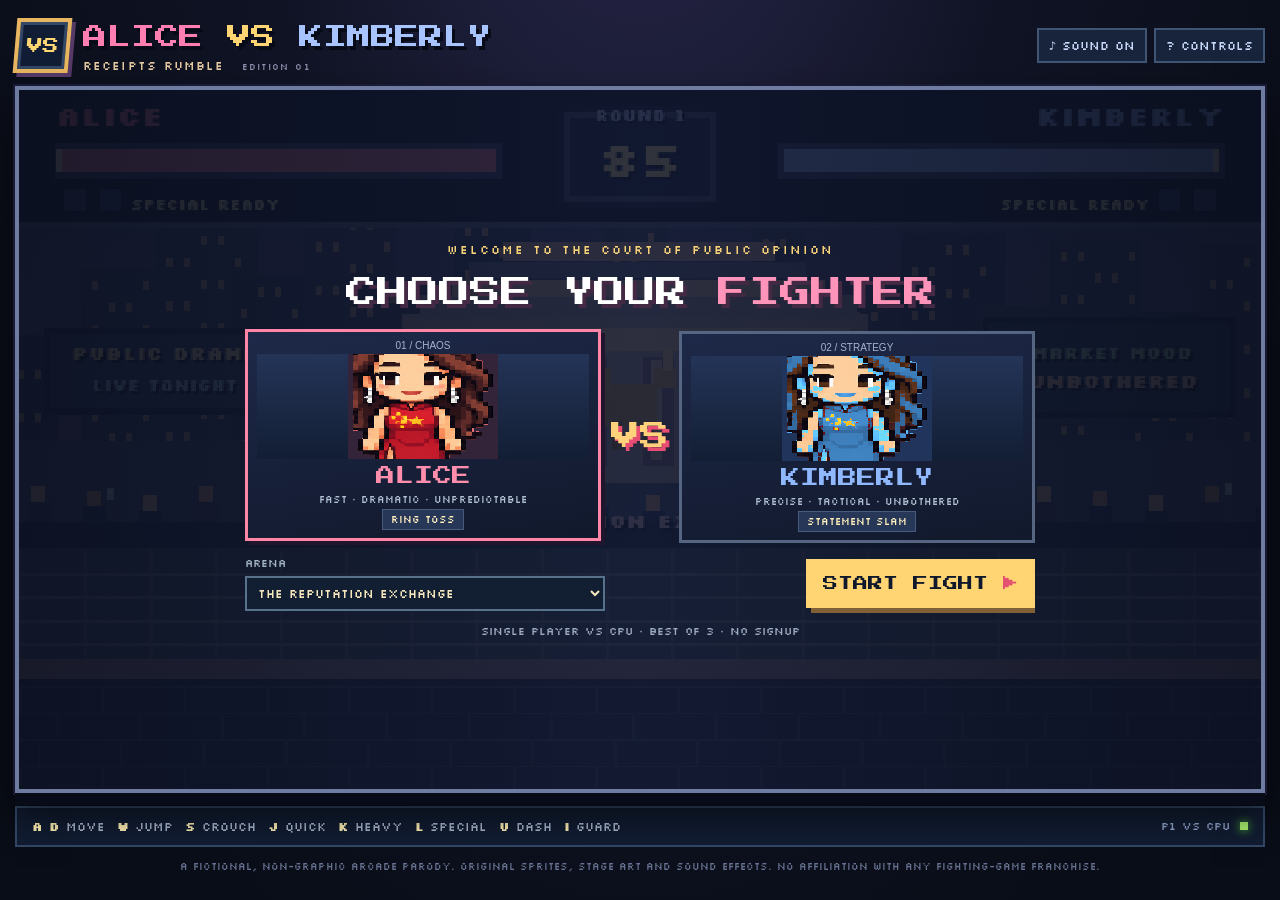
==== commit 9dad1c84: "Sync playable standalone fighter with reused original sprite artwork" ====
--- a/alice_vs_kimberly/index.html
+++ b/alice_vs_kimberly/index.html
@@ -53,6 +53,7 @@
 </main>
 <dialog id="helpDialog"><div class="helpTitle">THE RULES OF ENGAGEMENT</div><p>Choose Alice or Kimberly. Win two rounds before your rival does. Land attacks, jump over projectiles and time your special moves.</p><div class="helpGrid"><span>A / D</span><span>Move</span><span>W</span><span>Jump</span><span>S</span><span>Crouch</span><span>J</span><span>Quick hit</span><span>K</span><span>Heavy hit</span><span>L</span><span>Unique special</span><span>U</span><span>Drama dash</span><span>I</span><span>Hold guard</span><span>P / Esc</span><span>Pause</span></div><p>On mobile, use the touch controls beneath the arena.</p><button class="primary" id="closeHelp">BACK TO FIGHT</button></dialog>
 <script>
+
 /* DRAMA KOMBAT CLUB — original 2D arcade fighting engine.
  * Zero dependencies, pure Canvas pixel sprites and WebAudio.
  */
@@ -69,6 +70,46 @@
 const held={left:false,right:false,jump:false,crouch:false,guard:false};
 const keys={KeyA:'left',KeyD:'right',KeyW:'jump',KeyS:'crouch',KeyI:'guard'};
 const attackKeys={KeyJ:'quick',KeyK:'heavy',KeyL:'special',KeyU:'dash'};
+
+/* Original sprite art REUSED from Jensen vs Alice (main branch).
+   Alice's existing idle + four full-resolution running frames are retained.
+   Kimberly shares the same pixel fidelity via a per-pixel palette variant, not rectangle art.
+   Combat geometry remains independent from artwork. */
+const originalAliceData=["UklGRuJRAABXRUJQVlA4TNZRAAAvasAnEA1IbNtIkCS47ufqF9LmH3BV91wIEf2fgOyQqOxBdWM1B+DEWYEaXPRJLofKCy84KgcP3AgQ0Kt2APyGPeFo8jMI9UI0XKoGyAI8z5OQNHUAl9SYVMIu/oOqfhK+VBVQmwYdX4DFQwnS3V8CxVIFWMxe2dUvgCNJfu4ce5I+1F3ARLnh+EAA/Q7QPvHlpXKb3NWLz8eTQlUpLgmzD1PWPPzBLC5VziVUXZzN+E9VXTw6YhLuNWyJfvoKvfMF+6JUd4DfxVNIoDt5FoKnpKq6O+muKo53s/rv5F08QvMHSZXK7cX5lQtoLgaUVFt7I0mH8r7Uvoe9/5X0yI58998+TZA8fj7EhxCaRGTWFmSptu020uJyEZdXHV5nfXZO8x9OzrnbseohhKA1a9vyplpFQ3fl3Va+aSPfhBrOIf//aLsLzj3ha/rRCeXFHfo/Abhsq0YPFCdOBO61Zj81vTy/s8mNzLCA+5n+dXsYxYKbZbSNftMfv5an6cRd/l2pmFZMY1BG1bYW7mF754qh0M7lePc2lPVFFoMTqByKoZisrqy+KWcnlz7t2vZgMAIs5+LL1K/aTyleUC6VYRmWZiNZyoU3yiUrhFCG0xAhStywTobBx1Tdw+qTXYNV2S+3VoWNM0FAjEMZxtsQG7GIFebMmCnoS2ugUNngFitnAJux0y4BSSFECBlEpZJ33lGulLIFo9m4ENr+0AYm4NLJn+IhDyNkCCHE7qVsaZoGAHbttF22y2RQMIieXea2Tu+g/9HSAl9O7eO2RUyYBJfbANqlk50oQ/6z9Z+Pd66tQd5iwLMfZciQdgpQtiXZPaFh0uC8KZtlb9M4jWpb2pbH25/4ERCASqUSDl54QsvkIADCiWmTAsjPczv3oj6i41SPVwQDFrOfnA8HnF23V9PyVCaHlhaYhlMTl/SC5cfVm6EPej3z4qEXDznc1qPHw3gTT8FMwpOTVcc+ZSG0tdJeURa7uo+jY/[base64]/tzq7w4Gh0NCC6y22nRRKBTrPi2tnsZcOMCaT4GvpWW4/bPum3/zk3k+HHh3zImVgEemTUN7GB6GZahzF/PF/ArErb+2f/4xu7s9Ezledz8cDv9yyDeEaCUKyjoO2C4bZVxWCoBwC5Hf/TMcjzoeuv+m7lfzO1aVEPfLP71stnkHgAv8QUvhKT1ZczamH0z5y8t2NLwdNse0+NHZwaEe8sbL3H+TqQQAeNFuTGJdre9CTwhamqa9jQBNq4SwiAbnlCvbqzFj3tLz1v2FKk3TDP0QQHJ3YQ4h5AJTAW6ssKC3Oxb/iDYMBsMfkbApSavHvablheBeWuIUOkhS2AmgiRux4A4tlUcvhMVXXAIhri1YlhDZ3dy7vfALv7CQJFMlLRwt3PPOfUInTy2QyI8SAsBgBpa+VEmb/fXlv/Sv7umkvuOl3B9lEEKIECJlZIujG/[base64]/SPATWMr6gNA0jF/ToBS/Rwr2gQWtyop1//9Vkux8f79zqgYuMzOzumFmZkbFjC5/ATOjShwzMzMzMwwsdU931fl+RT293TPzD/[base64]/27Ztc/V3XNrm0lr67/76/5Vt2+a1dWamuzLDb23bzh7WttVan/P7AWq6XFqYKwCVyYpgZbJyWEmsEGQEy1rLWr4W1ATwzdEFBEX+jzYBWKxtdy1Jzr/3udFl5CXqJSaoIYhqEBqL5iCmyXjDhNRU3nuTUlZmnP3LS7ViAj9UjEFeQg0LpnCxCrrhVrM+tODGNQXZKeQSOwmzaMAjpk3rQNFLZaE31VNoegSPvC5NqEOTNg25CXivKy/RoDdh0CuvhNrjUA2gJVhUXgoYl96EF0aN4VBNQDShcNGASSPohZu2qGispQl472DTKtgNL61gWl46VHYC3mDvvSvBLFhitWkGbNhBZSdgsWtHu1kfmjCoDi1Kx7Zt1bYyxtznPv0GRDRySKFWxNSLwlikFXB/XNlr+pYkyZIkybaIWC0ukPn/H1rXvoQpcwSWC8CWS5LzPM/7fvfeqmoa5pkwMzMzMzMz4zIzMzMzMzMzM28zV92693vf57E7/[base64]/6Aq2MBArjHr+ESIPTdf5zGWOQJ8gUE8gKuyAyKIx1SEde8BAIMTHqnRgNQLbROBNp5P6IplVKTONB4+GgQZpNbxZ1jYIeSUx4G3hKCgiB4Zb1MkZ2Cwq5oMpR2JaXHxBiBWhvJogBdq8/uinYwNj0S75wIj/[base64]/Zqu2eTLh2ODg4tPUUPQZksuW0qkBDRICAVo0IZUXplfZpXn+U7hvEssjrGke5UmDeDcSBHM1Yg2qyCG6rCMYLOzJFenA0oJRTAVj00NqqAGF4kU7WqIxgKLOMDG3/E95IJM8tBmJVhDC3pI45l9Usw2vwBQ/zsYCEJIKMLGXSO9jo0JAUYdHprrXzsrVAS4Nv3lXzp/LnOsmoOnoAFDDiAHNkpIiEJJA0mjyI5hpiEg1P4QLABR3+sEin4w4PpDmQMCUwBsDBVKMY1TqUsF07ZCwbFAXsvOWgSUERVxwkdJxQWGeu91BP2CQ9l4j+j/[base64]/oe22/HalrzJnwhj+kd0DCIpRzLAjN7Uo0FjXZwFyBbJuQCxwSBCFVKiUDE/eOHSFRRgqtpL0zREeT4QBKacuBwTJsk4Fwb3CXQ7JRShg4AXi0gzTcKbsDYnpCwMIMq6fkbl0pmoIYa/7NnOgXP3F3BAacNXjDOrj6N58fezl2kcVFYSjo7H/wrT7oB621nxDooJJWsqBwmFt2y5hmi0AHdeBObtTi+QGAzoDb+98lHfMDviaRBPdc1H3q/S6vKcP4qc2z8rsWFYrHpzurTl7G2GRJyWy45LieoRFxqGvX/yYsGbR7BaC848OFqdapK+CWxtSsZJMIDEp5QHXfU2MDh5Hl1FisbOOiNDFxprymbJUDpm5GIW3hkog8LER5x5HfM1YU6DsbnUQJjtUIibgAJdbOPYy/OgyBLS/oR7VKjGkoZ0RgVJ9RHImAWZ8olgcO2ojWwwSR90wBDB3U39ZVRnoY5GRBIPQKxvjlxnCuBj8iCGU6x+JCet2rZYds9WJKgRYd8XnTfnK0ALcdw9xiW0UUHaNEZyz84J+ZvBtpr2yQVAElkE25SgXKNqKoGPZ0AQJU4/pDGbhKoVDWOA1aBINhUail5odcirwSG88dTIksJoYbzUpwSqcKH9g/nlJWLMxshFKOTiNc0DvfOa6Nc3NTXbOVtKJxJOHQHIYdzFhPZr4auHHomRbgsJSl+oNRS2mkb/lcKCYhBGQWh8aQweaapspWVQszjrbjQIAcM5AX4hBGU4ZxTTrywRJ2eldiu/B5BCVSI2ghJ9OsUTGQpvTIeSj/dTolTM4NnNU+NCvQo+SXA2grWdnGOK6pfCEtzXNYfu3KuAMN5VTIo24DKxNggXUffYNQ090f5wIZokiNeN6H9p9PVc5JpU18yN/xXhwjvl5+OE5qzti4mwv7MlZ8b/PvDWxWZt6fIPcPftLCLK73gdDx8HWvd8aqe4iP/kIeB1aptLQ/FK3uN/cGFn3hBTqxNbFcVgVRnuwTvvnc3YRGLgTa8OSWU9zu/IlcOejG4CnbGZFH3WMNUehgbqeE2u7fsAkGZbSWHRTBHIJqYOI9SuJu17TKYCPuEFPzJFIvkyVCdRbJsl0QAjwBjRCxOjsbwUgK7JwHL52WwID+24uhCCDiswsKuQzOgaMUIWJrjLUajbKkGxxl1F6JSP31Qc4CpVjcbIg8Yj2cwCkr6EtQ/[base64]/UAY6YmP1b5d52uofiaRVFjk5fOEaL5vIglMhDVjF+EqyT3vNvsHTxxZ75D8teHk0yJLcDYpvHWUfvqr04g3ZQZO7EW2V2uJL6j/u4sIV2RANH9b69YyQNm+NepdWKrgNPijrbtUu8UZKQZ1l5gDPmwCdhGR1Xq6ofnHoLMMYIOBpXeyKdU4sxk2NeC+RQrak38gd7+hWEu7Nxn0CGVo+epK6JNk/cE8ieo959t8hQtJn8Ju6EkdEa1x7XAlDFtTianNObg8L4dhq3OLKOqRyypaT11aWiB9MTrTJTDFHQai4BiEXf5BBomOTwpbGoj3Nt5EGET0FAp3tGd4VXJBiCEjMKR4xKYyCCE1Bm2IJ0iEh42/Lruca/IpVxrypMZaqpfUz0coXbMlmZhAU0WOLtwBtk2pUp1QVlC0LmhYiQNC+5woZVlMzm1JlBAY2wE1fSKnNsMccSz0iSB2fNpoPVA+L2WyM85ZXE8sLClPOhcybBD4OUmooi4q78CKooCxzr4FRvBx0Hk7JHjUeWimDZooey6BqStboLJgDGqmLp5CfqQRaapyIIBii7i/[base64]/f/M0xMJkQCYm3syXEiKdbxoVZSRCynoOau5amYU0aaHSOsBfGk36MPQmKCyOAinNEKhy86pc4JSq2vTn1TShTr7VQwZUsQUURQ2zRVgnYCVC6jQEaiv0rx3PjQr6GzJoB/VNkEbNMUGu3q2/sCRT9WjbMLvp6/HhMprQL+8Fy1UWLFSeKDb5IATlC2OnyEzOO+xG3JwU5G3OXOQSjlO5w4z5pkbkLxTu24/eKNYBPlYE6N8TCLK1knSmYodzTMKEHKwPH5PwGFy/j2Td/D/ojg7qAR/Me9wwlzYfrm9t9TLqRS6SkVRahet9vCZpK5T13C27nIcKUNUJRCkuHk363WtP+k0WYyU3F6UWyr6oXICiLWIhyIqF5/uNCM2g/5Io21JOHjZHwOOAaJXtbORu+prkbM5+UFBYAvbHOvETqQtkst+RPcafqWttUcAJ2wtAAHRlnSQ+zaooZpg6rxXVJZnNh7vfzbbMxgVOQSL1t3MZ2j7pMa5cWZJuXoEdJxe8QBZFkVdQIPv7mENw4Ybq+x65YKhakkBsn9XvaN63MnbwZwk0/yRxixH45uGMFFpK6jCxmN1IUDNaiiqSmbOZc2SIiSEstkuGi3ry14ILWEUFN3QHLt2vgQ4WYJrI8eszk5W5iAOG7h05nVHRDIWEqiVTjdpqiVGMJ6lJeTvIz8+YpgTtTryg6pWMk8PKqFxy3hlN0mE1LnMVkad8WHq5/IUoEMspKQlv0vOUKpHrLl3WpYrT2A6n3Y6+bL3jn1YhYMPdW1BWIKauCSBH44KwG56uZimzKNUH0rlhxWMRuDA3xbkA4ipYQzIENbqXpcmmoXFDk+TGxJRMtG+MIkuJUdT8W3f7CYIpLmr8WdYeY2ve921B25moUMLbpsXmv+x5vohvXhzY9V/aOx+KBIgHvGAxGK7Blnn4duDRINY8WaN7y0iRpWsfEqRLm6Dd0sBrcVfdkJqvoxyydv5Jar+lcB04IbuAQRSrBqohWhqqqBmP7KSdn5dRFmZRnvBJ1l1vt+i0iTjkFi0QNT/GrSVCF8ahRAPuCWFbrjdhE+e05S/wffwMxib3pmLR+1KNI3uE4u1HwmbJCQ48hgsi81WVUOa8ecVu7Y4P7fV7JEkB1hf833/ktIeSkq2Om4+U+WZ5Zrk8umYqLSsbu9TUUVnOr47s5NVQKeiE+9q17zPv2Jr/AHZHxU6/uKsc/TNMp66AUX0AP1KRJY1fK3Esz7lfeq9zlzkptZCWa9E3OMoPCTIaov14PwdGOJ5fwNBfHdPwA2BzOXZLxjylA0+8VshcO2tzYC/1SO3iNb/XZmXHvKErFCLlEtJSkUq9+cHktt+hjcCBjd2tLf3pbo5Kt74CfR6TP3wcJI1cSnZgdflMd2H9f/RuCMVTRke5HwEcaEygnS/NycFqFCHgwhS8V9N+woxKAjh5MRYwZaKESGyxGwph9/DusDjrc43wxGsg7bCLaitolSKr7MrHfuwGWW0plLTq7u5GUA35SvPKyeN8IYzR+l6GR+caGq+0Q/bk/PZvJ3p7Cv7LcN+5SX07TnsICG8EKUMp/GkHAx+aLr8kp+nmAHaCinYBQK4qG6OKWrCEt7ByKG48qVF9ytmBTTs/CE2WCgVOh0Bkab7Gcs7GRjGqN/SKN+9Afw1REdlkdpKQA2VdIkMAV7WIYox1xtRyVuIMHTFTiVjSd37L+f5SprjTDrGvniHUr0trx8KhtAvFYjA0KiGLTk4ZMpw7op6mM01hFeqmWhU+wgqsRnsGUKsxQIedIxKAGOlC/2ohacgsJNKWnWz9Z9EoUa1KirPJugipG9EyyiEQ6YiMplg6LAWSo/l0evdyrBcIUFasWD9+V0iI6Pg9vrwk0+B0nevf0Z1qvoAp//2pOzqY8edwk3Hd17CIslTPA41ximlOd0VqVzxlHeNcziIFv8JMARoDY6heMZKxAqfFcpeimoztr7OrUteUAHCgBnTO6tOf9P6iZ/sWlzJ5E6s/31op8tfCQLnnUCSZ0WpCGoKc42IsZ13pPEVAXUfpq48EhCIKvhIahATD6VcvtDXDaC/EFPOnBGVNF5bY7e1RjLLSRR5UOzmT036Wqo0r9E27VHe+uc0NKkgYnhkJirVlXAGKoNflyRXP9/P/sQ/Uq3OeCzhP9UyB2gL/[base64]/UoQrOJnFpPNShqu2x08O05h1NK6nLwtdPS1dByoM34Ee/4PogA3I7KhikxVitnacAr3B/M6h+0ESgH8+gFQiuST+cWOwpkxWOnvR5l5P/[base64]/gpKGhhGAGRkBkFWTiUKGSlz8BdAYwNc2IB2ck0gITGMrYgrrk4owjHyZdSLwcu1d+DQXT0bGIORfuSGEJ9GShQamQlLJJk8e1HH9WSQDmD/tir5i7f6yL7EUELuWqKO6VT9Pz11hXnlCXHCbSM7WSUxiSF4skYECKZTjpvv6nGCJbeZ6TJIkHC9Bnh8fnUQLOTkWPlZ3b5kapsmlkxfhUGHNWnpKogyJK4nv8+qRxbr0oIF+LN6QFSsOu8VTOKVKxGscWrVAKRCMYx7QjZoaxZvjToQiSavrDGOv/M9EHomKRdf9gXo2QRytvm6/DKOOG2eTaYXq76c3/jUKxrAYcwxhJRJYn660ZSx3x2EWvBZzdyOVqJae58BIZY5CYYIAasPsY7z5f2DdqDZW9cx/PwBWbWdOXei3cf0R+JBcxw9mAZSV5nysU9mSveWqZSolZS19EZXTbSlDCxBpZ9/+byJYEwL2DqM79ES+VO03rwIYqL632hT4nqFWTmSBIWxEaXTrteCKO59diPO3fmZzU386JXA6+3PSueaJvNPFrKXpezuvd79vhgKdxcnpcyxsYK3EVEVWVUn/0nyl+1tnjy7Vjlj/xUVrOVZsQaGiE9UOEBeWhyB+CxtBeQA7o28dH/Qu0yB/eh7IEXjJNzF7VZGqEO1jHhi2OwuAqbKyAUXNwHCnmBTs8PZp3d+lI1y/3vyiCbLRALFLAKy6JJw8Xh+ac5LtnBKnzegDSglddkRtQBu4ttuG0qf4omgq5SjggXUYEUmAiauSDCSk9voprP8+7vHcXqivCG/jACHN7ZVHEIDp1ANUsBH60xK+jYRopN5YyojPhdz5cXYRUvqXQnYBFtivZs4KJstAOsCBUFhJ4MaQhlRrOJWA6WQCyOhpw/dQlo9d1P8SWc3P16BmAaEGewMqcNFrpJmrHw6baKdnGmU6wF/AAU7RgLhSfQPd6lnCiwQp9S5+20K2U1jocrV0nUQva4BJMgMSmAja8GXtqZU+pFo5L0ArBX/hiTSo+MKtvcc/VytFLsowQu7OWjXRXly8n9pkL7tPASVThVu/Ho31jz8/6+TdJNkIsL6qW1BjmUR4x71lkwKpJ2QIRaOzff7HiyBRmNhMsidRzj27/r5TZCnV3RApG1A4PeVeykpfwdV0e6Z1unf7OT8z+b6Prnu1rkQ07wE/u0XtzL/x45PZ6yB7Aj9StfWW/KUej4HhE5BwkLFGDBDKwlPiuGR6kuqIKr945uOn2sL5hkJ5+16qG1PEbdetx/LTnaWY1FVyXZ/axe/jVJSIE1AR4Wsjh4frjwcG9HRGQJsPKmqccM0yS3pqORM6RZQVyBW4mzboXGUQTaVhFVgEZUT2wk94dZbgGp64KoBI4Pe3s+powthPEwch6hz2Tx5J3aHB3OTAKDt6/eQAygeMzvqiVGHDpyYpHBgnMkdWYv+c/U1earLLK7a5fXEQRYUEW42BCM3WLHhp7zNz06AIpMmhQtMIQoaVGPBQIjWkyd9+QlaeJ2Jse8mDoUz/y6QJkEGIckHlFooGo1z6O9+Rn/1E55ZeYiaDDSKcf2KDNcGEfYWvFhk0rg0uqN2mINSGbUUu90TirQkGJNBTpDzO+aLK6yKDRd0jKtd1V6PZ7FHFJJKMZL9wWh4ee87WMl7wU45rgh6mIeE/8AvR4IQkqGKm22B4YmpEuw9+b7wx3eJ2jtLbQiXKdspmM7SVCmwhLugW35ZD0c+04VYCYf2j3OcWkb/dgwhpeUBBLQ696zfMtV8VVOw9mLDJG1wXqi6X84XGPQ7JC2HiliCHt/kzmoBB3Lz3Pk2X5KP0kB+LhfqN3/XDEtHnkpzEfA2kFoheMUXv5lhISIPf3vPLE4L3ws2wCMesgPMBmRqfKB0ShGWjPBDuO0Pw/qlCjGNt3qid1XRDyXQUkwQ1lt27mvx36HajhcznjlercUoNOu+hS+YYx7e9UPjf+gFmDiAXbmEgGlqLiHhzggGOK1rMQDhKxrQSG/IMhT4IAO2OMHhFqtrdnQKxMuxD0Iij/Fbhq3m9DZsoR+cZv1U5RwluF8GXjwQa2OD9HwdGD9XG4ArVY6bXyd1DR0mxU/UWJEbeubAONCibtQKKZkkG+EaLalpW/ReQ8Tn5EM6gLPQoAwk80pQgkVBEi8tFGEXaMaeOu/ZRG6dYtxVBULKztfiEksOpmLKWkLNDQCKGVy1vWgxAvw9g8fsW1NpEawJRMuVqmQWoV4lR4s+YRVRUSKqb2mMlCcooqZVj/H6ypmtSUs1Ky1IZK6xYI+vo5c1gdos/rIn/yqP0Cwh7JyPyRGEiQJuIkVtasLDYRBhO4yirgOsSoNGZaRZ8xzM5b7M0x349DFVhWSRu0+tqF16klEEcsi6AL6nsGVMxsaH1B1zkWdjWkF2EDnDXemiiogS5wEHoKUsegIpZd7Vu+rXlUI5U7LM8XHhL2gNJAc8kDXyZfk/wBwh8gEejsi3GhP9ZR9aIJLLDooMrNiTNLUnA4UbTDjoqP88//s90MwxD7e8/xAvYUgE9QKFPzXd7xXfSxLwQsOEZ6p/HQSbi/rOKl787welIeQMTT7spxVgM3KtNINYl1VqnHGNaea3/xE6tHn2JcfKLvxCXW+xT0nNIvP7U5ffCoEUj96/khtghiDxbNqf0pSRR1SlTF9CkPk/CEj2ams4sMwOWhDIJCUEhvXSZThjMYCsL9QeVt5NAxVuk5lRH1NGjUkAtm2bIjoh8t1eDymzfGv0IcjbRdPq77nbxRloX6EjYfnrCSAAgzBgMzpnLxmttaVhyA5C9dtdPopVKWj1njrv5s5g5qmkfyzae0d6DMtqIlCz/s/9XSLvzKvg0vRSxPDiv3sl2ZchmDJ5cF+pzuYvuGjmTUozOtSRpm6E7HKjuX5jRC8sDy0zqLlOYDSGMwY21CcE7tXxkPx5Z2RSJeCTj5JyJrsMVhK1PYRyiEYgdji19JcWzF1btNAQIVSYTkcVc72j3n8xdHgC1r6Ng/b2yJVAVNpRXa6sW6kyWEOOSFLqT6rcbmtpVREtXEUXdh9wyGDAiAhxP7/6Cd67KEOKh5EEivb7XExmu11yaQ6mgzB2tRTapxe4/WzPu/Hvru9PZTPP7IqpStJMxaHQ9UEUTdPi1n6wf0Q2et5H1U7cltemypPZa6sicraN15tV00nlD3YKNbqVtHVFA8spo1wqueZ/P1XMAvX5h4zdz+8B6Yxl6cU1oKq5qHGQSqEEICNl7TCe995POSPoIWsvmgKpCxa5P4hLHC2KdDqJt01Gzh8DNja3p02GzjBxhbqu0/ps57Gx/MaQaurRVP1djxXM5o47NRaUZiKnHd10atGGkixXHo9wSwSlItAzSY/ek7uD373y+zhrqEWArvJ8epEX/HN6SXDxvVJfBNlCuveZsF8ttR/pXLBRYJSjWcgqpRQOyxmdWeRdGSkEJXcHLZqxZK2oKj7/[base64]/bS61YJxuSqmaeAql+15zR9Yf4+3ctL1Z9erfw7n6fV1M7DzFWtyRxSpEOReGGV+NYl3/2dCs5oOyaaqUFo93bcXIQRKz4mcw0GQd0g62Mt/Y1XausSRBFxLUwAiTdFCW5cNvuJr7KeX0/Arond+RBOTDcWTvKqF8KQORfiWbXnjBWdZ3SnpSdR1pnpLkrthsqRkdjoaz7iWfsCPxfM69vPPsaDVqVzJFxiioJQjTnWulWTa8szFnr/528GeC5989yhOuZ+qkw8abk9zu33P+JLFRFzQPycZnqtLjg+pbSJlSnlsdovf9mrwk5BvXnQkzeUpKPHs6t9Hjhu3jeqgsAXLGIfvsu3LgASQuCl53E4hJ+U968EIwBwZ6MtacuJcCoad6iKxN0EmgQesr/dO7R6Gd/+F3aAY08CJoBSFVPONM8RQ+j3usDfmsZmFjUebyq7+uputuAYlLVbzs2dWY++qgyl2oOaotKZYw0jzwltxmJYb7KPl4OsYqQIx9jht/dxViWr5uaskIAmrqr1wMX1IWml9i4VueoCTB1fMJSkSi2IEtKvb150vQAUobqkZIwgWEVa1jp9Bab7LVmd6ERLh1ATncPicQ6/8s56Nj2lk5gpmHNqTkeLzIRjuZ3g0Sc+VtjZrpQbQMhAQBcK8+7P/4KgSFBQuHfCYBQS+QSKwIrFwhiBs6qNu+tRzJ1zQv+Pp1QNIymCQ8Ewm9n0+c5SxTQQpY/yS8Vhh0IbyAJ1nArfDevDEQeHRP3iKiqPWKMVNK6MVor5shzCOAw87MrhJ3oMgXtgrtoU8BkPz/8e+9c9LDQMy9qVekA+kY6W2yJGzW3ZqQo120ggFDbwKg3NA5ATwTogOlcUIRZLqJrNwqs56SaDeAJurxoDqyfepLiRiZYlrABCRw9HLI3L3nTN5lqjh7qX8DK2QX3syCd/LdBqLJv+tCfhpJQ2Tw5ZmE0CjseoqiQD0MyPzrE5xkIa2gNHGbGtCKSBTAjoxCAd1Ybi/jPmqrkA/vBM+UNkGqO7oRQuMpZNyRvxa9HYm27tB42wYpNLllmLsAyAQ07AOTgPFWwquxx4o+cSqewm9VnGnuRtM4GgZSOmWIkQUbvkNn6dtRE7Ii90odTAhcRr1f/68wEdYvqNR/Q/Ar1StJxkBocY4tQYvSHuGhuMbQ+iFaXUwZ/a3cU+35/5sjYH0t6blq/Bd3JjdrYgdQob0rmqgdhau7bhdjWecmY8dmDOg47uwcSbKKcHiCfW1TxRyVT3nRJLG/1q/qrNR02Ni/CsrAi4jAeZICIRkgBbwI/TDPYbHUU3OSvSC0YzGoKgOz5vM8g4VaSKCcJaZOuiKLwndJPI/lwzpTW8rb97b/[base64]/12CHBIvz/tGFK6eOxwJAuKEuKBCUoa+i0vjeqTYXhuN5vMiwXEv5gccwZhSI8oAbtbb23dvi3kM/DpHdNoKrqFcwYF4SJOvddDJQzsErC9X5IUzpDCHOPb9lefZbQ2coDISsiE6TPeW5OkbJQd587+XBnR1JheYERyhmazsnM9ytTE5uNMJ61LfdVgU0GsdI5p9aDuyFEXqpRiAdlDMiEXnmcIed8/9bG5cFwJT86tT1KwKtbixYXjQmdSy+k8sr/sPH+gqQ8GdPLLdlCgYvchjw/lq7bM9XCwhhtSU9fZOnoyeotVjnQH5lRCh1cDxKXA//vWi5gX+DSbZLbWBRYM/qdUyEIuGhzvL4TGQbNAiXTp6+v41BtOLM9FVDxUENozhUNI44QRkhPNNq7cvpXQmcrLxvGC2cF9q2vN58GFuGErZ1oPdw6nOz57fu07koiE54/82yexzLmGQDVZYIuiwoouLVGKU68dZ0Do6VJlKY202qYDTCBBxjs49CxMzkZoMsh//MH5K2UgHFcFXduGWa3TXFvIjB1pucopZ4M+5iCjQ9LnbVYC1l2iDNMs9xjj8oGhrRBwogRpB9aHQno3ZvFoN4Wsd7jPmF5mmZG6pb0RkO4au/vFYWsNlvKcpBdU5NNMhg5w5hnxx9SghkrJIxLZNJkghkmJ4HXGSww0fDFBhg1XAJqeCHi8i0m4GC16XoHDZEhuos6GBRlpwcLlZi+jofO03MfJJUs/zos3IsQC7/+wTZihMkmOXlCiBM7hAFPEoRnoI95YCW1O92LvGcnaEBXmnEqPwh3QMet79wIumDyZXQN22v8zazVMBo/jLhhSA6BJRRdgSeCFRMj08t7joN8qeM3RnOu8W48GVMCAtNbpqp5LqGuMPJw0QEBkMTRYJxc3X/2rvb5PyC87lm728dHT8nMhAaDSgsjumnRhD3AqtoDjgF1OPt/AZKNWp/zGZ3peUwrTWXwGORjyDaml+feZf8V6HX0jxNuTi+VvBr7+2B7/FLnpe1uBPM2tHOn3PemXXezN17T1CDTBxx4W3RGuvUg7RSAMjAUSapdZTO/3AFMiYdiWoqnBlYQVSS4wqUVC0z1qovN350WEaUacXB/lxMsSuNETCUXslhsIdByzoShV9AJ1nHEFcFwTzFkBl7CPqSgeAzOCEkyW5i226r4nQT+DD1k5ryw0nEn2g4o7Z7Zd7MvQe0JLroESEdwwGnowS6ZDB6nKbyQJeMHf0+SNCgQR6QSC69LpjhS0bOq0TvDyMCCs73uxNZJsZ3kJ3/NGyUcAynO0RDAKgsb66jzp3CgcgkdqYYlW417K4VDzS/JOr8AJUD7gILEZnW8oBmbnlY2M/yNrScHOWoSsDLdMVyxrt/00TwtZ/PNLOm/d1KRWZzytDY9MPgHNnhy1XSjRF3kFGb5ujRjcIINSjBEiDdlfr4QAfy4I3CHJgOhpsVMaTYfpG9RRKr32NZvoITLC7vatj8kZRQ0NOEAEizSP8FpZF6CByJuo+e/plqxe/8lIX7swd69bqjgAMNbZFEVp+JGvYrf/kHToOz9H8/VyOaxrT9PdD3m1cmAuaGLTgMPludWtPcZqvdjeizzvd9oYrhQMkQ/c8MbsR9b787C7gm89go73iPqfSZwA3ZOtBV88Svb9iRs0iOBvD3t1g6/[base64]/hEOSD4qpKtk5zbmNYhHeDKhhvoAiKAI5FA6kp27mO3astg0PJxw+DGw3lQ2BQcXFlxhqT3xHRv5m3MKqb4uia9+T76crsmUxHBGAopV186R8cXhn7OlwemFQOORKsZdUwRDV61b3WKFEwxIZUyTfmUBqWhxOPoLgpBgfBIunCDX/DaydUrLlwG0iGtJ4zRUlYJBZy7AZ+q4xYvGpbPv8LnI7yktwlosMAiS5/eTRLJR4QelXbhyWvLI2wdgkKsuNYBbv6t3AoXFBYAIEghwpHdpaQxVdJIAVjTLNbXkCmBuff/[base64]/VWhjnBdqDiwGyw/i4bKAGQ5OGjFcisVR4onjZoSbGUXc+bRnkZDNSnWomHh3jdO95529FI6qZ4ebtlDQyI3MPz0iLY/3tpRaKon1AxNRFCHIORURHq+NMlN2K+YGPB5deraeLPRCOGJnuABMBzpSYf0GGCrTTCUG/+AVxapJNUevQR2Di5eI5FjqwlgvCTGifIPRWXhVzkjLgE7LfX8UI7tiNsbghjK6du66ixYJkKvxEC9X0H1YAIFC+TzMk7mYSZC0EjsH0+KbSIawuRCiElWFiPASGdUJnYYFeBiLyy/MwaUwtPttwFEs4OOSWU/mKzCLQJieSE0sUjAM6UWmKiykEQm9PQymgNb81R+y4dgpvtqrwqvIW7BhKSmxtpg7yzqhHpr6KaaHinENK2Wepax9mSsaAQonkpYUm2bqFgJeH0o/vzBgWQsdKqsy0hqMdPFqnlUGnBOW5mVWbKKqHC8qgBKuMsMES1fWvgZZMMzWzm45t4ImQxkGT1gaq+YVLZMa6xpw8Q+c8Mkb2/DeIKNB3fZa6/mFovIP3j6bUAgOiZeHWq7ePm7tZ0KER+i622jEQhcsAfMqXgpYu1nBFQPP5SaocUSZ/StHB6yJ0Oka4sQJqEuoESq66D953RFxZDsoD4bwNCWSSWQms9WM90RidtGW06wtCemjDupSfMpsAATAMRuW/IuwPJas0WlcZwg5et50IVBQbt6Gx0PJN0pXdx4y9PL1Hy3zhU9REA4l4a5usFqgEGjirX+HXh/I5tYKi+bQb4ezXCdDBdyOpo/xTE0Sl5xzd3OUuNpwyJQhKIZzI6S8C21B/El2vEve1lMXaXax8bW1Bz/kLe3z9s+p/80Lz9RN6QQyrcpL8skYF0IvqySVdt/7qm7xmb4qyH243ag3hovmmYYk+WUsXpzx3OW1yf94z2/PXv1kkXC7g21+KCQiBRxb8Fjc801keuwDPsFzcIi1pdsKVqJ+3C7GsYn/5DjWwY3DkoVp6gnjATV8bInd4pE0xjeJEmRa2ZaCAFktuxuk1vMztwiAB0Vsbf+9zHXJ8+Jw/sNozsHMZuPDSdciHOAbnpUDVUVK9V0lsUyl+CNLeuLf2JVZhMWjxsMCGMaOcYN+a+Yvd132ui+DmIqi3MdjnH8OT66Nbb5qrC+/7lYXlm+Un/zJcm57IVRRUtuBFx5KK2Gr4Ti38GFoXFrUzRWrYiEk5AEgsH9VkiV53RJgQr2BPnjOiBEXt2Ox4h7uC2y7FKUso8Q5iYG48tjg7DSveq4NTFKgW49sharouGhlicp7v++RHiOA/OeXl1O2oJfxbI+LvaQ3+cYwHb5X6tsUa4wU6Bji/ds7vL4mGiib+uOE8FpP60cLq2+1HijCF1zBmmvQYRgRB4QNizQE5LN7IxTCZSBfKBhyctG7w+Z8FoCEELt+Ix4arTASnAsbCXr2dDDj4mbLPsZLHIFFEjZp4HjDEAywbIbPyRGG/QABeRSKRiQ8YvTkQrF2x8SY7ADbCpXbVdb67Lcmc+94edOaL+Bqi60CLE99//4jNhhKuaZnfyiJfOw2D//vxwNt7iXimqBwWXiilDX/z8ykYGr6AME8YKrC8gaFv54vx7wdIb+yaXruKIQQL+FzQpCDF5+5c58wDmKvIb1yzsmhkwyw5hXAFtZK8wc6SMfmtrNyihDCSrkFETCoXLrcK5nlaicXNC918QS8JEGL7J2Mz2hbLfBW4a1pHkGM5ksmu3x2zf66ADuIR8OjN6yeiI69QGb0YUB51b3hdVs8/0dAJ5kJ6TaMNxNOrbwnRHq/QRUzZTsnkldz0SjFKSR8p2WjHhwcBI7VXFN0biPFZuYcCl1dnUXzhYDFHsMXjUgRL9WsrpLpZomxXRzHcZj02ZXwmYO7x6aC+r1ygYbudUu8bu6h70Z6lbd+0KfPnsNGlq/O722b65Nq0aTFEVunoQYqCgfssc2xVEx2VZAx1+asIjf2iklIpdfP70ezTEKx+dNX3/PndQl4vZ1EUJNV9lbMEayZnEySlBbZUmW3sesJpFBEt/9EuG6kc3CG4MfANd2rbDHOG0dgKEzaUbXpos//i5wcQfZ0iVqtc3XPqB3b8+v1x5mkJWxm2A7MecLg9LG3t567zH1RVeVfwQtyoMgcZHCmsFoPsOzSoJIgRpixMJrjpVKINdhWcCnGOlAY6hwCq+p9p9s0ihKfs/ZBfuprgmgy3anV74ieOJUHu4t5iTjtkYIM574OSBwchEvf0ePmwfom5Y8WnMYa5TTTju3xMX6t9Jo98/kU0F8bUGew33JbNur8890TX958dhXiNhnSG1MSMjsFLRe/eWlrvXv9FpsJVkdZiCGCohbzEoCHL2jz4iLNhyx4FCNrxpj6cH0v4pjc/WoMM8MlAlHHaLnMDBZkR1DI6H16N5wPBaFF4LxSezDNVCn+rFxQBS+v9flYPVbmLup163516hy7pw6etdk9PFbQW2/nDskEOevWNU/SdYJxx7F2nJ/l9Zrm7WEMtzVEQ1fnIxSzg0VTCrCWGDITTHg6v+40uPVYZWLxVI8YTVcWl2185YbTxlUA2vV8/ZD4RJcyOBaLWd7VTkkwA6rMeffHnSrSscmWvG6HYb4074qC+wOx6AGcJ4CJzE57uUHOW8IPTrNYNvbDcpKfefU/9GJt6g1erg1uv225+2/DoonWkRu0XEqWALyWN5pKOIBqmJeDNhllF/PxNPzvp7c/EN7/oIuIGzN61xWHrjXRnP0NaZjhCV+r9GWiFruP4qHkTI4gFl6j93/KZYIQArjIEmiRoAAJwgvUYNVtuXmhRqhlE4XgEmubLmh2rBAlX/4v1Ib/1NuxK4KEBhIfhHf2HOj8i1dk+HZg2zpsfAIp/[base64]/y7TDK/e/9h/0Uw1D1CSPAQvngMjYhCg2CyDqD9d6KzL/tz3Ja1X0Paf/COfIdiAPLxf/73a7GYH+Jnp6vXjxXKZSQJflNglNAEPVX/Q4Eaq5uBm2Of0jlUCnXQgAUpWRbb2AjrKMoUdsoYbS+juE4hAtYF+wXTkuQhvsL9aFywBC6OkHJUFlBO/EHofSDvTIZgliEBZtlRvi6WQJmdCG+SAm18oSuNdz4s2T/CzkBaIJw3Rhf7zbqcH9+AYiPsUR+g0WB0VV82GefIUrxcMzaMfwZ1mJDafK7UoIiMLc9/zoi1g4QX6LSjWV9ARvo9l6dyLtS4ogJfuEJQMGCAIjCPkuUHgi5mr3zONEfuvDV9k6x7fIQWAx7XXIFWPRFmz+7S1qscb239MgtC5BLD2DVQ90Rcd9xHpex5eBtZl3g23/aAAeDDvKk+BhbnLtwuHWXnHJ8T4QVJ1DKTIBQVagABHNwQ9RH8+y7Sdj78/dzWJrZ6NuQ3mXhUlgPV7hJAsGtVvgxgCNnBmnkVuJ0dOX7sHasB+/[base64]/Bmy9+hrXz7gI4tfC2m1SY9zNNvMjgUdDb8hx+d+FFQRoF4puEzgDVZB8WAeuJirYEi7PbhlRok5dgMGqZgIWgqsbo/BBvgURAMII680CzFZdGZDCokokQ/cOaxKeU8I+fRuGTY1ywnyFoCaufrH5xw7ua5BHKoGOkgXFWoeABI5PpAfpFtHfvwMzHTDWgFbya+hU+4sbSC7SAhf6jPSsFMHlIUABEEIXLDCIpHi3YESeEfW19h+Wldk6XMuUGlJhI2eKGbXIJ1QZVVeSlUdtxcC0MUBXUXtee4Kw66w6/[base64]/ctbAogZqAU0QSgJLGWSuE6t1Gxt7hfW0CAUsBFgbbE9rg65GfiOGqupPHhqw9HWnrXNuwpTXIFw+llnQbnngujt0puVSoY4ZuzYS4EYCYolZSgRn0KUQHZoHcpCEJWrDUQ0Jsnw3zwwrFGWSNQQ6ICEzh3FipPVkEBMiQAzZxUjAu/DqVridCTW/TKkto1XonmTGDO5gSRI2nluP8bgjLECNsXk0rqSmJeLWmwq0FFClj9npKas4FEAtN2+qCYoSNOtivSqqFXmCv6VasIFtC7b12PUdUxmDkjHSRpbLQWfDmA7EWl8l/gUuCJSGgar+3h9K0l9Q22plQEF4Vl1bAr7HQTy3UwNZ0JFHPIt8PO84AiwJaiiyTEiQT6ABco/1YQeu3HdsF0Mj3O7er4wciuvAsyMFrWi/2AWxXR31I0EijDJotqhHI6tAO6WJIh8ZXLHsZeL3jfQuSimpCZeFOeDMk8nDauw3avNmYs1aRz0l+ib5ICzqtr35DKA8WeZ0gwV8QMFUV8QZZ3ppff7+YJR9986e/Zupx8JyB174cEsSx4hCNu1cZoXfLM3FPijlufvdPwFVq7Nd/4pvcGOerD+i5lseeM7HX/0DEmziFdGiAWxG6dYFP+2yxXPe47xPgPNOhKBT6/l6Mcbx0j+xy1nKdqM2pOnNdn884ADyE5eWGd/7///Vpf2cdP+xMG2KtrdC3CbkLue95kxRUMGPe3uWDNaoiUhvDOW+OHix+cUZWBn29MIp3x0ov3lIlEPgqnlDA2VpWWIpsxANqNtpP6G0wIGB9tsJ9mGxQVLr0OCaKVVH60Xi1usxp/kIrPBXGtWVvfDwtKWSpEsmHph3XayX8h7rYCzgov+MTYCSI00azBFd06xZQGR/o8ar9Ogzw6hvSvkNFWpgsbosIXSc0zATaIwjhnHVfL+uKJ2kusvpGDiyz0IuRIhS9g+/GWUI5uBUwbFiY2cIQ0wDucJ8w4UQST0LQIzIsp2+w9g2hVfC4JKWAWaIRqVF0wnQQxCVHkRZrQutV2QcdNnF4PQlvy735Rm0SZ1S400noQAWi+rNEvUkILFgWDAqZhYhjmgKEO/zKBicwJnQz7kQvIIhJv08u9xeyK0nDp17Yp5nwqv/Wg7x4TLkX+rf8w64SmIONksICPW4i6BJzTqtrL+gBRIEZe0ejEHQoJ01+JfPcU6gtWVNrdcf8Ffya9zmnl3/FwoFix850Ae4MoRusf7zw9F2vXe4UXjRQEFQ7Sb5OO+Xsf9wIU5teg4xdl5cA9NXdWti8Rh/rwdFBKENzAdtwDVT56us8xksm54dYggtuXUDJpONpEymyy6H47Cbyjrn9hyh7x6bjgP/[base64]/PKt3aG36WAqRoE+SYLmX/tgg2wsGJPiU6B5HXjTelIp2wrtG+h0mQgCiGBFSigZu+O1rbWj3dPndZtQV/de+3so3o9w90jZTLxa7ZuvgERHXWIreDO9DsELil80a2dM9nL6S2YwQ0KtaYD5oLU2KSpyHeGMxxf50m944pQpCysujmMYAMKvq814EOKFhHJx0WGWYFIEAnjdddmiWJ4DMqz2JVr9NxeYXR2XgBviNqRLe+kK/Vqu+9JH9tf+tiiu4jZuLZiu/A8oDsn8wqjgr23gERlGSL2OgFWsOnhD/[base64]/aqyPyWPX8pXeFwnT8OsVy0xU0Avt+eLXRAW9/Srju7qeZcQMNZKJ3FOmzcmjDlHLOt5zrZY56QaNWFy7T2vW2oSsImEa9jpqCGWd86du+hkCNFMGv1LF/1htteW6oY/0ktb1P9Sh4ufCrDgUq+Jmz2fu36NINaGw3CgjiI9DB9R4Aif4+ajVNFovKVEKZ6fybXrhkbVHIYFYfkBptCkWFtkRxr6p2KndYZplmIn3Dqt1Oj0/+KbHwQCRJ06DH4jMSp5g47OaThLY7K6FD9P8hiCpcwZliOQxSMMpMtggqpzAFDW0+Y3YywMJlJYAurDVUGeOUJOcd1S0J6hG7+oGas4ODviJNErkL26GcS7cOiF6U2QhKUo0NAD32BltvTHoFPls7JU/[base64]/[base64]/Ztd74XRJU8twyhtZd32GHge5rdrFSrzf5rZqAXNg55YXrLODek4sZo5xiSMxmojzJHHg21nW4qXbDLwFMwDxg+gvvOrPUJfym81wbuvMVS7/eprfnmPy3tOZry7X+ziI/GKF43HgEbtwdmIHY+lgPlXR8W4Gg7r3TXUJTRlpYm3+5TXvhqQKWu/[base64]/Rp0nYg3qY87jGQnyvKGLAFSNSApOHFxeEwc3k/[base64]/h/AF/wtDxVHowvwpXRpVSOLyzLLgVz0Z//9ezWLMHQ6dMilq5dSyJp5dzoATGOCl3T6/mNlUY5ZJtelqJER5AtGs/2UzQwc+j84s28zFO/N01/xKwNi+1d4CLvKoNXQIfSSa1dEuHT0htO/gy+BCJolw2XfsAoLcIPusZtB+5JP/3nR5WoL8VHb+NDAFSjXHzzZ5SPjLE4/qlMZb/yMQqDHZj7/Jq02aVvSagwErof4x37OfjSgJHqYCrXOX29oYLCLIi6VJIlZCgragewOkJPUhsIDTtgeQWP6mikRThwxmF/miHL+A0KxM4UYDmqCGGifZDRoIKxLZo0PiWjnzaDyCDjCBr0pmOMoRLgjjs92HGgRxlJ6RA+dABKI0rRhuJyf31Uy6KqAGmLgdQActxCi0vlKAxi+onW0EbTEjx1t5sQlgV8fHM6Tvk3NveSHYmjxwukjeAmEoXGxElacIYCbe61Y8sJYJl24CeLwioG4cFliea/8l+C2jf5pH25Gd5sKU2jALXP6lSX/Bsf1GRNtzzff8h/7Zru/XPJwFP//As4BD88lWTkrVfPoYwM8SSgwyZvAFRIo8lBCWRD0kTVcZ/AgJqVw4eC7Bf02RL7lThnmHJSXVWelYgVLopHGkrwxK9TBwKjUssQD2oJpykBUIL0AlwtgCG0lkK/zCGbq/bMZfD0z/n5B5ohpbfzysueQn+XUAGvSvQerKhiHv9CqqobfcHuABc7KCtCjrKMUndCkGFLELLhiBkkzLg8HHWVNUKAtNA69acKVzbNdFNCc4MZ4ewJjlCJqHZ3vFbgfT8yhaN6GD2iMTMAIRciFHqHCWebdmsHh6IDNOhUmfVWavmsUY284e8Zy6/0FNWhvN/CsqgRSH+FstfdYZL8qZNDz7ugHF6AgPwelbZ4VqBxcBLWIhwmDYtYFZvDq4RjuzCB2rMOVXxK1B2JKeEW78G/[base64]/5kKmGGxXCmeko8uJ6JN44UDAQDasG83z7ll6SJc+lWYzSJOh2MjYA62eTIhk+ShVnpS++bTas6CxTs9tjDdFsEjR5Q3Z3t5Z7SzKKV8jghmiwKk5aIDHOaoaB4FDIrIEh/[base64]","UklGRipjAABXRUJQVlA4TB5jAAAvl8AnEA1AbCQ5bIP7j/ih99h/wXzSSiqI6P8E6MugBCW+/[base64]/BWv6qbYRdJQl4qRVg/51dMpJEGIb9hSRhsBd9BMzB5Vpr2RY2EDC39osBIKCqYnE7iCYC8BYNEgRICHHc7GiBKoUASpK4w+yb9o0ocyOJ89rcSOIqJN0g2W9wx8apfyFT+jm+wX9AAGM0+QfwrDU46A/mWktVXWZmRLyxS2oyMyPfUWam2sxM5UvcKJT5lq7gJWV/eHFAS7Vt1bbTuDx3i2v9CxLy7Z4sHofL4rDZDBaLzeSweXYlNzWQrdp2G0kLcTGXxhSi4+TR5Pn/L+qnnIRojGhM4f3Z/slp+/872k7IECGYpA6xXMt+qkHd9/3/v7Mv3Ov2er24gAmZWBZ5irjRkPgV+j8BuH4b43FrmibEYdgZDKLw1dERAmAaDA9oG7ia4bIQaRqaCIZ2J2DX1XZQhGIwGGDY2bQHLblk1fbDKIoowiVAA5HQmIQBDcNmxMICLbBZDu8MTY/tBW3zurWJd3LoRFdBXWwAAQAa4eJgyDAMb5bnC5DAV8XE2ObDCNAe1qO5Hx5qYRNd1t1sZ8v6Vs/ypHlT3mspNIBWZ3HYqw4GGOxWeDI+kwGYDHffuKLyFGAHiTb1Ztg0x5t1+E1Zl9IXdpQojclKKce1yKYRAlYwuVcfcb7N88wl4Q497aL9SwsATLBHGSGmnfJBGYHBYjEtpg+m5dQBjUG8g81kZ58xI0O4Lg37w4QeoOj/QxHQvRUl8Wo3bXVe5pOV1WdlQbp5o4GwHhy4xS2nDM0Qw29CiK1Zb1ChgQ1ANQkxDVh8VuY7J5N7AECjAUC1ccsTEKgCay4dBoaVQ3VgKgF1BCAMliDsjnaTcGEoQyGS6rQBASGElNly8sGX5war5cqBqXQwmUqZlYQQwk7yKAyLlu20mBaIEoWVsnpz0/Ji89o+R6DY/Lu72V06h2nZ6U18pQDMgiLmISSXsTfsbabDZ8kWwD4NDzYHZXQz8srIaT4iKE5ub56eOLF4ezPZGYj9pVDEZ0DM4iBkOQpopmCevF8Ty/Jg6xv9/huAcqfGG4QQN7d4TfMGlOlm0glOF5TyMMRyMs2YhZiFmHGF/U2ehrJiWl7wv+pPzurBLc7wQQ0ExN3NreZWc+d40ul10qte4Zh7k6Ioy3hnemeqi8qE7KtlxT0hFNt7p19xxZPT3Q3OtqmYG5WoCNnYx3bcwfBxt3vvZItKK4FSurJsddLqvMyLoisnQnIm661Zt/dKJRH1+J7T2hUEaggX5abdhEzONR0gIT4DMD1s7BRFUTTCrdqp3hyd7E3/n/LM4ylEj+VydwGihnBMnoiGBgCHEZXyGbAyaCAM04JieHPqzal4N/Y3sZ+XEGJZp6/pnQ/WNSHbzLJc5q0CwOHTznnrzjXnjuaysJgA4CO2gA/85gAM02I62PdhG8esCacR1mXFilun48nSm9YPozu3Cyyxg5gutke726IoJIm57H0ADThzSq5ZnCPaPRJ/duGUkDPZnXW+n6OnnRgf6f+xfaZiArR2i9soCnwKawBapnjK0lfDq92r5s8WlOR4l06hXCqirpTxY82May6oUz3mJQDZDS/KAsUzUCohbyRCCIkLZcPvjQaOcdTieC0Ua9F1+FSeVfWU+d7T46/rSzpAtqXpH5TFPc4gIIREphAiwibg0eGaHa6GHPN1zBf6y3batrs/X9l7JtHTQ0YLgKHRaEAIoT+5ReALrZu6YzgVaDR/tDhB86h5zNHc+9PIvX6pqfnm1EwDZ9T06HCRdy6QE7QIr2wpiRIh9K+X8+/027fzlqsWF2MZZsEQA9fU4fHc2m2/52W3nWqnu5fQckrMWDNG/+p/rSzYoZNVCd9N8MPLcPb/v4dZ2ly148Xrcn/CQADMYzUme+j/t7iUnRX9ooTN+fjnLymFh2CKJlPIX05eG1pQf/vl5HdlrCyLO7fgmpBpPY+Lb/serk6/nbgfTzeA1V5nqo+MaNKEEIYmShSKTrvcD5NbEFbs45rxPO8ah0qHV0ymwsifhLTQQK/E2Pd/0l8HuLNwBIstLvInIYTqLgCQvit2QNB4A88YqAxK7Hm1s9M7XJsQQhAA9CoLgWMCgGdUnlNhBjfNM6CHQ4jKAFAZ2bAxcyPco6ITHXgOIZqpHAjNyMgGwLPxL8h/6UkCJFABIBKKJs3PbHCpGZgnz4ZrAW+k02WU75XDchAjIwmhaDxTcIXz4D+2iuOOJBH63aRolPHZtsErZ5xdcYMtmg64ID70hJGRDa5+9lJv4qgZ16fKYxkZ2RM2bHC1p7vP7m5ugmf3Vtb4kN8yMv/UBa777KU+Gzc3QaXyMvEyObLB/6sGCY0kSZIU5vxZV1Xv3gMgIiag79vydbA3u1N9uX5yoRP74ua+QeVr/QIdfvG2Syhn1WPs2qtcKxhl2PxiuXd+Sq/OS1fPjnsl113sMoW6fJ4V24GC+rRTbfPD/HgV27EXYduxD44dHSnndnPZ2OUZzJw7MI8KRRikI9mVdgvGULDas9FJBhvl/thMhepghsawtdO96nE9NrvDdHoOOxAbQfm+sWGqbWOKXVbbsbFhjo1qm6HZNvd9dm5bMLcq8zK2zdxsRln7epuzYif2/UJBdmf3yu4qI6+3Dw7ttL713gbdfpcNid+jWBX9CQaH7r+wuS7N/ujlz5P+gmj/[base64]/8zJMn6fr+/iMjK7toec23bx7Y1e3Vsn3On23Nl6w84V7Zta22P0Zquyoz4/TwBgG3atm1bEVFqba331SfWtm17p2x775TtrJGybedtp2zb5vQc6r22WksICIr8H82hJMlO0otKzuEBfoHe/f9XS5aV7/e31i7p7uNnzrieO7i7u7u7u3vk7u7u7hJe98zd/Y4d7+7TXVV7/X5fnH/hh1O4W+M+GQ7V2Qg6hbPChXMWzglXOgdnwsbd4fq9u/[base64]/DwhK26e9ASf0BOyGbRt27Z1uZ9nX+11zt1amnOM3mv1Y9u2atuSbZVS2xhr7W3bzjZnUBkkxgiw5HFg9zh4DDwMDKLLFgN3zSRnV42dDqSz5xyj1RgMq/1/27adjLnydHEUQAHUQTkphTbR79fZk2eeDfxtakgFlJDUcO2U07JaGDoe/[base64]/[base64]/+a9XVfL4Yp7vw0C1auDsgwUniFoYAieDPo0xXPUqVPqz8tLSwaGFZYRsb0O1Vn/ZmIURzs8QqSGRXmMCjDCnle7SrrilI2helkw2ngnS9Cp7pdzLpuBA6o6mJijCHqBysZVup155YylxUedc7+XdtktW6I+/[base64]/3gViQYNHGOC9T1OCLQiURGW9jaiPCssfL73jnmIEIgOeDHhoZkRLZyE1uWzKJzRhagzdkMnjl2DTFsRcxdtszT7ni+x+84EAS1dwRfVVfVvuqAb+EbtLkGQ8783ttIHRGVSQYBWdzVdHb3QmNONLjJbWp6qVDkEbd8jrwPSxv6Mza55/cRxlzhYC84hK2K61113ImIUSEbxb5Z1BMbBlKdji1ZOjcKx3sTX4l/jx1kSkIbQpZgmA9eCAwIT4Q0DjfA+b2DApgkbB8HcvK2wCK5FKaBU4Zt/IxRamdlHnmoPIS7jeB68wFoSVZCBIyfBTAi4ARMilouFpc+i0A5yTYhxFHHwxYFXYLDHnQpLNMZXaISdU6UrY4bzwiyPWMQBzJ2WsEU20vvGjtEw+MVJZoyqXuQOi1AJWDtk/[base64]/4dhjARd5uvDGPovUiqDrIMkxdRnqUUrdnrSOdlTXMmbOHA0KythyGamNtCt6TBX8V1CV1oa59L/nOht5dt13RF5svbw5wvUftIMR3zde85VyYhRc4hmB55IxDkTm1G/yEanCgqfWbvQoCt2vIgyLy9k+RmrLtsXWLI0o8tBX2E6rnXoe994f4fRdhDRMfbYg0nnWX1cloHd+dIcd9Myw7UxhGDGbZZiX2f3jGrU5oWehFs7ir6rlnvJBwCEyW58+5QnhVv/tt2BieXxD7PVQIksiANB1N/AQYKLorgT77Xjymr33Nb/WkJyJKThCXRefuOEq8Z2kC3RF8vnGb4gwem4HtDJocNB7PUt27Dgjbsy86Bl7uqGtg9OfoFAxu+HjiDBF0XFeZyYJEnLQ13bMjSqMijC4wXU0VuNCsSUYm6jC4ftRMfKSFjdG1gh0B/COcDmuEgEoM/fY0fgqWm/86z/Z6GEygneU3Ih3RKXIREUW9dQ00F/[base64]/QgkoVgEbDGHqBQl1MXmCa+Rgj/mEk2KBRCqkQ10NITj/VlvVoHxKNgxMAbD/wmhPMgNCd1cjbEk+WuazI6uBT3IwQSg1hmA1SgqkCB6rpIA3sIq++Q0YIfCLhQocxp7Zb+/[base64]/ker6OmydlLG2fPfVNgxNpYjiqMZcku5YewZkGohya38ed+RAOTxh1z9lBxoFW5y2wOrJ4EMLw2T0cYiARl8/lof4oQVfenRcHG6GtlOXdEef4YvBK0gNQaYUNNt5oUmY0C0LnNcr7Ljf6EdC5Qmi4Ujj1Fn5lvb4YojHAdjIzGojiu/+OsdVXHXs72L8fMEt7e6I98PFrOJPfp4wgRzxEXTsXKDGwsEotLdeOcafkVSoD8yRv0sV+lvUcW7BbHb2k8ngh8CNja8HjGDo0NcHn9+B0o2dSzBs2IJEaS50YmBn13zeTAk+c41E1T4dR6gfAet8QbX/C3cFTbL5vaAhVx3UEvhpK8AmEFANd0152dh7QMUfJlk+gBxEaFooGRENC08MIXdzUFaKo4yviaRCkITdstS66UVtzz5AJLz/JhkVaK7bj2FaiI1FnZvm+YOhAQVeQyF5gC85oaiY6EUEwF0am5OxDW01rAYdGCdV/fpNYvuMhMAkNxHocTPkxuGxys/hTs1AUHGd9vPu45Cl6QKROj2oNYdBYQYUVIrWTrOuNa6/K/KECnjgyU80AVJjcNBAgg09s00tImKAOz12IzzrJeKdJADsTEngdwLbkkrALavdzZdvr3xgf7DV/v9UKDiBGPEdImo8NmLyxB0R4wQxU7uXsdLylFZG/GMGL8RbGaA1F0uaGYc1x0GFWQqXxMBOEuJxqitjCeJQe7Py0GB4qSeZMiJM2TGsSugOdonTWMByhsL6lgubSRtYw4JV1gaomNigGM3ptQWvdedQWJzEQmBQJNRx5qFnN6KUpGGKZHSUlJ91IWRwl0623ZQjvWFQ0/JkiMBca0A2HRi9OgNx7YQSBNX+pemwymSGl6LZTGoYR+g3YNenF9s0sAARKFzLN4ePxsLZntYa3Wl7Pfe2kPm3jJiwQiRv+iJhZHTGQj05lUFARN5cAH8cNghEnn7T83V/sjy4aL3Qjsr8NwegR9z2dbx+WImFzIh2S0peX9LkMM9BUOV970v1ISF4Qi0mbpQ+s/R8DJfQCVGY05vsQBz136LNtH/EpP4FvEHMNoDoDSEBhlsRD2ExRGaypFaw3o3rCOcZSYEVqXfZtHJilxauno2AXd1Hci3C1h8bXKAJxtv0OdSowpVafcX3yVZrLaCpzoKp4LGoxMkqw/H39x+ybaFpegBCvQUhIiQuJfVgYOzmgHd9jJfWj3e+iqCGOP/yhzDIu1lD082EsI7z34O1HQt5lTD9lfvicOHWLffQWC2+qcIcVA0Y4dioN5IgfNp/YjfOFSrTHlVN4Lgh3P+5a6ECufeLXldRJ64OTQKJvchaq+l7oCuo2FUDpr/rOLC/B7Nr9zr2lXvLS8wvSFgZm4nbv35X8zbouoK3lgqOZQlXj5mI2hM/C3thWYfBJ7TKVlPuG26j0wIQq4W/R3WipCW2o8/[base64]/dsZd9DZAETUQkd3hBdplKD4hbpf7G/ipBvov0KGFZY+qC+CjaLZIiL1YmWCueOcBdM50DJZhF7jC/5qJr43YYs6DVc856ZSCbRUyTCILVMDrMTAo9hdrM/kRLkDdGRDL1cViBoB+BZwES5/q1WkpYvF+G4mGU++RQi8Ga/s5uOntuhvubFC/Oww6MLsL8rqSnUKkNmfIavEUdefjEktQAznx5H4UKIMwFhDJ0nKypqIiN557jfTVZ8bQyuvSCBuPAI8O2WjaRceOEIMYj+Bk9K0g2hnQm5eNnXKnXSQWwFLpFutds8FBSc3YPa5zKoSrgOsWZcythWsbvAZs37/NwD0kSeXXlOmIyDh8Et5Udh0Q9QGW7f2GTSw4kdxSDUuL5TBVh1O9T/38MntandTvc3MfYgbHHR/eWHZQqkkWOwIUERk3IXLIQ6Uu7XqTrebzCyWEVpCxlZy2Ce1JDmObdOc3FIArCH9MWu5NFWGDKRjnwrmyQpCZqfjUwkTs5McDl0ftouKZfUdfy991nx7b8UmOb7nZHaG0JJlv8BNbp86pmLkZjzm9cw+Mw1UafZLg33sBjwuS/KIgRwEU8ToMQIjEAuL8n1FZq50FpqqNsF+Pxo7nbKaicU1++LMI+clQgA2n9g9j/V0EIG3uv/W7yh5j//JO+pRhoBoBBio2o1tOdYCdNJgKq4R7J68dgbraEow3vBtfNBPIxjFUOe98/1/TbJ6dMjVYpvwHl2GiHzruAKHyps8dUrFZsnZUYUsrQU0ODhxuNsssxEZXW8iRjKmCcYkyM+/[base64]/sJ0epzndLIAx5Dv34orJNGK89ykhFYCHKoMC0gLg1XxT1v+1aQULg0ORhbQyF7bDCdvcWSF2RXJjMw8JxsDmjBCgM/[base64]/yBW6q9jt+eakngmXejalYUm4T9mg16YHW5jaUhh5OYfitFTtpjRyFuJL7OtkElq61et4+twuIsVKEYJkeAS4MuH+mEus/rQ0Y2efMzvFcWLQW75Mz8LRYCpBPDFsciA4M1FQhVZ+dMYkd6J9rxwerfBi+hgIxk+4y93+lEymj50J26Ie+1y9V2UsvFFJxS/xetsLvGFaoiJRWk27e4+3ark5ILIyPrX0Kb8Jq3PoYQGEvjGH3tv+/r5/4Hy/2txed5xvnKuf3LDxZaGTUFuPaKJS2ZLnEZXBIuRWaOO1wWzzi1W84wJ2GteCe+40dpPqFeFeKWX29VSVIZxa3btFNMkosQlyy6S/ZWxTVUN98Kh7tCFzq1HPDiJEsVSgdGC5eGj1xQG2OlCpWQSnxV1ts1Y3XkSDgB2XLoeMmYbkPpSg/M5bDWuH1EY/KKov8q7/By9lXBowo4dcYsDIE78iFTRtBnZQEfWscBpd1Ut7E+ouDaLhqHeaDisOkjjAhQhCwutxwZHBilpyBl7UWgTLtkJjAa0VlnQDGnaosx84AQg3ZUCs2JqWCkTSRIpe1WNlDRBQjPnfMMtRXYsAAppKxvSJAwMKQXmkCnB/YcvdmU9YWMNAq2ndWbz58SnZLjJA2ZrYclnJqTcSpIUvThrA9GGOEkmhijzc8IQdPAICdBNWEKpPUedQ4rcA45e81SchK5gkeva1lBVupLg/m9yxyf2AeE4CxNB0uLe9tF0wxASseyMPbEMaCUjFOK9O2lxBlJe4mY1/ISujRLMGiwFlIKHT0oMMnoXrEZw73+MoMEIVVSYFXRiZUGdnSr9sIL2k/sZ7bPOty7GqSaR73WlpVlq+Up49QKVJALcGtkueR8p2hXq6psaT7kua6IFrMMQUjIniJLWOgDmlh/epoaVnyqB8T8Op+GJtQyB2S/1W1ZMNiTgeFT+jHrsO/zcmn55MJDRbQn3mePIjBeLGJkrHrQC3RHtt39P0V5PUlLw00iWybz9Y94/v9q3pMDTpuMbCtqPjgJeOXE2FbBKsKiRWM6gHVoHWZkcakY5cmuUNTYOCITx5v1Hln0rSjKSq2QI/p2KyCCDtID2YlCpVauxINEEA2HUlaG0fDlLnDaBCrOovXJtAs+r987XsjDctCCcsxS1YzWXt/r50TTMf1ksHrOHy7n/VnySd0j/J3/mUFosNo6EfacJ6mvWQ4ZGXvtE86xKEvVzW/aWMTIHBEtGo4O44+oUT+VSA95SJslp9NMRfeGs4UT19YRNPdrmKIbTNWSrQKfXS7YqtWUs1QFCtStFUM8pfRYd+iz54CHj7KelUbr5n6voJM2FgdUjKyUNbwRXSzSkCJHrmQJC7bVKqhqrS+xBX7v/hjKhqypZpg8xQoCgjzCzU+iDWSGuTeovjgscMPs/fnzGIUeworOC2CMcHfKQClqFdvEfe7DgjQBHeRxKagA614vxGE7UDCX3ia8vRhJWQXSRJokStm5x5besQakoKUTnb6KHaE1HDCdzRrSGVmpKXwyXtgbmuFuK7mLvAEJXD3r9d7Lv5waDRvD++WHDLL9+4TRFKEP7HBBLrnEnpxcLtedK2HD/0LOY270aZVBEBRi6ZBRYe/FrNoYoCHaW+9QFcQvbJuFdaBy/cDhJ+X4eysDGYS27POlL2GhYEPaViICXbPu69IKgtIaQrfNkLCtEshuUxdADyxT2vlN2FuHBpP6zreNtHQ/88qRQu6VTS9JmxnfGPyL+WTSsaT01PM4LoxtDCJUOlJuzjMlOmSHGbnI4FU0ZAgub8/if95AJU+AHiQp83UY7MUUT0oggBgN3V4YFEt6fWHHTErB1PvQWyoImgpqFk5bsc07tAKThQzvhr0/kEwGDfEk+KZskw62ACVWWOpkBIgiCgIUScujLQVUnCc7ka1d0F6nc6NrSqimp6wSnkC5XCxPXgK2niyN9hcRTs3PYFLlDWUu2/F45dcpYIWyjqfEu6EIyY3MZZ4rcpkGCtKxQyMCuXc//J0qi2agiQwKF9Cuxn/10ja99dNIXFSGPk/WWyVyz4KkJd9RrEVlpUIfd86Pruj0L6rBDI3FGAe8ygwyuHb7Q+uMtgoy6ASbaAIdWaqCPIumgzr2ToM8THxOrBHovuOe9zz+W9QLy0vLaZhQXRVh/SdFu29AvHGOMcNuCrq5/FTWrPYJiN8eLHpEBUzaacT60YLXNVIzB4XaULeos4wGROx/Lr2EBcUt2Ab2DNh63PVX/8P1S1gECOcKiuSNLA1iGNJwuHMbr/324e9RUXPTnSdJA2z34G9VsHMmMCENEUQAIjaDKY6pvkhINRe7tj4ZbITIsPXQ+MdKbm6lUDtL/mYn6y4n36dYCb3MIQpeWytWabrXY7Jx6hlWtC2lc2RzUybca+JCl+u95DEMpD+6/nxzoiQBnTEv2LdiJUeD9XkUZtRPgcH07c4HBqhCJXJumrnQGt2DfDs7W28BZfsH6bweuxz0LR9yip/i3OidA+dDIdHe8wBb5GZ11N9DKosUBzvgm9yuJ715eM2rCD8LEdoi1lKMIcSArY1Kvr5G1VuSXytHhIKiBkozKmmNm34Guz01FwS6Hb9ZzcQpQunsEpl4ZEY/FCoVY5OCsoR0AwJBQtMwdQwBjB5+46SlxEC6mVhhkRthl4oW7bY3WtMyBnAgopfxukHOUASfxrFpQmw1wPAGeBRH5jQcWxZ2jhoP1l9JaAQYRWVAU4MOBavgBC8FMxbDXjGr6bqRfDfq6v+vVnyupV7Pfk1U9/n1+7tN2Y7+mvbynqhgeyopEVv7682AfvF9Zqz8D4QhvchyTM7Uc9c/fOPMKop2TXUDnvo9Up2gIEmmhWHipYzavT0iN0AwFzBiKMP6rDL2aih4RFwIIxzplgN6ooFVm7TWxmrBYEm/idjQ+2WkBEh0t5rBCVNGvHeQRzuLTOsxMSP1fl3vFNiVkirHftmpFn/nQQREsKVUCqRnTfMYClIQL0bYXD8yhKhuuwCtxuVc2mie07TJlpr26plDWiQPAY16XAZMKyDvpolQQ6TtNLPY4sK8kxdh5nq/vKfF73g4jenI0xDT7eypttOQ8aS0jAxzbd8hb5+eZbAvHUhTJ8/OZiuOr+/Op5mK25pY5FxEGhRmtsuCSYEM5pj1rK53q/3VPYL31gsBEovQrA++/ZJtlVyZlYts8x06VswXdlAW38okW4GUZWQIlVa1j1ZFVlBmljoKMmpVblZJD3tSiboIyDcoa04ibmDMwycJCyB7OwQlCHDuYzLCGQZCZqQAvABIXyOt5iDcnb/Bui/4qZ6nZzzwtGS2p2S0EeWQO16hdI2FjLLaoUvdZQrwhhFrSLDC1wucNh4+ixU/KVZxpWGIJQmZjDr6LjDJrRY4PQZ4o8s5jvS3iaUbPdl0qVRJR2XpBtb1hMHQZQVKrqpLP9zzFLv9KhbLUuZNXKwopwsAg444K6ELtK1X9JuA55E96Q3/GMouJ7JeP/StjjajLs6D7Z47azCrqo8TbR1OEJXAihZBc1I0sMpKkoeREjuXDc6kr99eXj+/OMnATvWCEL+3wFlhgER/08nhG2xnLSylHprROhkGopHwcDkD/[base64]/[base64]/9yyJVaKIxoItMCR5INa7O/akMz6xz9va8wCYXX1QXFEESgJQUKnIbHVoJOuC4Sz6mbNA/u9BjtGjTfBjFFW0IC9ERg7Dwkhv2b/NkKGSx6kSFKWJfmDQMN/3PHa+t/[base64]/iFJmoKMxb5vGP+N9/b2Tql54PzktpG5QEI2vJwKYllyqmEHNo0OWU7NKQL8LfKOQz/aY9CV9XpwRAZ6Z2L61VA3EMWVjsL7zsJRqsZc9vAKqzgk0uq6bmfgk1xE1ahzFv/bc88X549qPA4o+D6437VbZqyobpY/lbvwK71LaNW4eb0Ao0N5o8P1wP3/y8f10G7huIRL6DAphrvsX2Rv2zzzxzTRrGqBTj4pVP3w9Pj2dC6oyltqGYLQPeBpHUv/4xN4AhYmmOPylaWm6hpPVnEoqCastyLGFGsXsnBWxyrcmII+IINEQ3DJHZxNaRcFQwhGGVtKYtRP7Nt2GKQ+H4tZjgUQwIAK/QqpuM0W42CIaRvsVaggstlaQ1lChoeJNhArpU5JbuPpAXVpRXSC0vUfL7DNSpgHgsYOIS+NbbCCmod39GNvJmwPhedLQmTGHRK3Y/24jOaBe2P4qZnrCxlAhjFClY19W7ny1yqNRh1kIFNUZu4oMUhGkD/HaDrNOBgELovieQohxUXzKpkPjMeqTYKdWcABCUyQosI0CUWRzMyV/oQ0ZCkIr1ApNVbsOhV1KCAwkgRlzC0UnA4YtPks4qhg914FJchWw5+/eqa3YLfRzETUgDC7+t4RDA/[base64]/1bwkIZMXdLvFWOsBy2oSdufZKCoAR93Pk9IHfGYQPctyA6/[base64]/79KeRnoR3rw2WojwiWIbz0suGkzkqzTY/NsYA36lq8f8FE0S6gVA/H48IzKIH1SpYQglQAPSh8enWNQybLUE+dHIqCx205XKgmkpJPbeUBCFEDhxmoEaJ7fOa9bJ1Fw+AgWgyMBdbsA1D8tIx8n7DgLTzRZkUIMZTXXeSg4SnlmhyBcJmwVvxcI/0/dCho6ygOXhAFgtUeAgt4F4x0YUrUJHLGBhQKr+hrAN5SUtZggiDcz1+XQ6+bg78qzyllCknn0VwTk+j1KFRSjOJTqPGxjAVggQkpSul3ZiAosKFlIzxolNaSLFtu5Tkw8aiEYDJDTJJHUhwcpy6EKo8jj/1hEhq3S1EDYZwQ7CYvchJOZHOx5hdKEcDiqBIMrZddscIOObq1UXPAUaWry9lUg64m81ZMYx1ClpB0CXXDGZ3JZoj1bIeQIw9x9rdruaplfEo1Eb6LWFSIo1e7g54XbWYTfQYHIJRyVa5vtbv/0/ZEk4xpWNjuTdDEOZQaSvJmVIyOZFEvd8DhsxZJggDgxyrsOgohSOTAGgi7VgByQLHRtVvoWbpVRMAKuzm38kMGyRCnOeTbvCYyqSaaGTDR/Htlb9Ml3vXJqCoVBbDbbsf59UZYWlsTDt25VVyGmI1CtJpu+GbM3nl0DgAyw/QXLKxCLcctU3UWa4Plfso9rpYlh3cS5hTsVKuzPMs8PQ03ozqjRUxoNH8n2a+DK5tLUzHjywQGWmgtFHjWDquNVMFEdM7tXpwQVFQ6J9TrWh82eN2ST9lUfRUOKRRnj/yjqpjrjMkSOvbzRXWcOEClZv602ZhdzUPmJMyDeR2KKaKjKXBYVBD8+xbe8LdjY4beOPdhhjz6Hu+uVimPaNgXWnicLrHwxsoCDqKhbRj8NjVoMXG5pjEE9DmSw7OhDeacknYFCBAaoxjFt6uClF2e2AkiRkKxqx/UZGVhoVd68N8Qh2tW2oYzIvN9HQpCgFqM6srqRHCT08opK49p9uCpACv9ohlo3OTxEbg6EM9RkuKa5xSbVWYR62gEzCRwyz6eyuWtsvqqm7XWg8pgt5/n8vZChPuaoDdtfV+AABBcEIspamC0jnV1ml1h5/ICHJ4drpQhfFgKcVA6iJ6cW06GbBjDgxk0FJwbWB9hiUlCxhDSoYYQPXcd7LKbRCXej7aZ07BgLEaE61CW3QYJzRCTGqtCdnT7tO+z0YAH/[base64]/64FydzJq97t63/ZcInhdC8EW4BH6QH6nl6JYnPL3GEguB2dZiXnBHQSMwAkw5MIAny4PB9ExBSuSr5lRUpTm9jAON+gFA5yNTkTEn3C+X82Tx26PSarR7nnxqKs3ScPKnD0iUomgNzMLYWdoYYFqRazOgojZ2iOlO9anSkr2ngGl12noG/GgD6RmDNllUQHeyF8z+1Fqj9+flBGABg5a5rzuVTwtn9a+kVrYPKCugETSOdatA79Ej0+Os6ptnyY9b33zjGS1+AkQjN32EITc9wPyI4gISAymROqEUpP68CPWj28/v8a/81518/BdxPYhhjJ6kUUr1nUwS288hDj8fAX8usjOr79lE3sYbPLzjV7/PAgk00zqYE2KUy6tXKZ3TtfVZf0sQiMG1t75qDNlJHtoyuGG7JKdGpIwHiBRycS7M6h12Qyyju8lVkcqOnHZuMUyGJVY6mJ4zQ5X3tzDT0+K4rzbBI9JaNV6YSOZoRmjG5NdfyKwDuLscgUI29cQJtPb84/PBPGpGF1Y7tFiRJxlwX4Jk6ouMABvGEiDMQw6N+irOJLmhuwXvO5A5juDySot6XqVxBhQ2MgEBPEV/fNM3P+4uQ3Wqe2h+9EB5+b0tGXfIdq10WEWVRpFBRBzsSIxpvfufx41Y3JGmDULG9FS+CUyic/BDI1YsRlEuDaXTILGF5qPEewQWr6YCFmCgC0LHpm1UowRbCuycX/[base64]/zW9p1vCc1G5FrHV2M85irdYWSOdwxk0gp/cktut4Spa8t2DRkIhLYt0GZKSpYhF/dSq5LB8Q2WEiPpSiMi9sLek0Ax1gRZQVdCgSbUd6kVBhslg6zvODYI2329BvSWMwVVoVGW3RJrjB0GvoeZEGZFha+dArGG5j5VuqA3ORqsr+6+M+qpBj71jENdRfrRlxhsuPuiYis2VtdP+WKD8/KtbX+7BwPjVbB7U5+W/cVipMI/l1kBv26f/TqtIbTcekBBjd4RFJe+YB8c1yFtcRjGcQGcjZrUas05w9QDG6cgB0HejKMmJVL8SIGKPpJaVGX/sb6RN7nj6s+DEAgmB4OSVxmdlNh5+RrgsyGVDC2gO+YQAygKLBtKGSjRX67RgAqzYemSAoZZFJ+SJ34QvQkrVDwrnokVFSkexvbRkLOkl5Q1hE21nYHIlIGtdJFKQLic8QAROhRYS/[base64]/HSzKFStyhejmECERof9MIGd1RJSjTy5xzbYkdBdMBajNAo8adBEci085cAsmJ99wtX0pHgzMhk32VIPOUsmKGNCgMWitaJkNytEHTkuhzVkRyMSsvG1MVVZ9Ad/[base64]/U538pWR/t6LJDl4zwUVMUVasCQUbE637CaZOy8fSZ1TbbVJK9t1ai8qiMtdpPN7yacCkXodoeG/V03Ynnz9v6rAvO/3kdCuxihRZL2aG3AsNRcMt0lQ3uaOcG6ggpba/glvFivKqJ4EaxWy1Hg7ZhiMoy7Yk848gyQycd6RgNf0dX6wEb8hdQJsmM9oBnE8z8TIAxRKKmn/[base64]/qwpbbmHRqu07b8ESJ8BZufn98UjnmKogSHq48ZJEMrwN6/iSFoXmfnnaJJrdcH9KA2Jn3n/dqp7RLeHUCic76MNUGjpcd0VHtsOUTYrECXzOZ02o9vaiv/xdBj2pe3c2KwL4WcwJdk2WOVDRJhGDXc7VvfWx1BW1vPQJ/[base64]/VKnco8+ZTYChtIXDqhQTV5Dyxr71jb66AtE4Dz9m5WX6IRVj8/UtjzWYbBZd3p1wL0Rby2uTW/PwGikls7GYVsuKaOXOXeLc/To2bMtCjVWncEfsOlOYIhgiBVcwCIpCMRs27WEwUzRXNNfnU2CFqlZWr/vL0QZ+yYqFMZlonHgkRF2IJHICl9Gq5GSQuIJbC2oMuG5SoHX3gt9NGnUQ4Y0HvT5wo5d8i3IEkYwkW02yRozf9VASlHX2yggqPaLw4HFKiWJZkvCdaRF5LXwGhtXhyjthBSK/umakJSawoxsOSFQcGKBW3HfH1gKhSNU1tnLa8KQTGGAXke/aVqE8VeM8ARBBqET1BurXzERglLdGwiZAjHYtnvPYg7gZDPeG6ARGAiHrMlU04KnK1mrzZ6AKL4gtfwtsSFlB3sExgi0YKwYkAgh64DUYLYxx7YTdbB5mempiCqsPtwq/qp0Pq2EEdWrjgPHtw+RPqietvG+wycpx/[base64]/iW6jtCqUMjJ4MghIZAWLSsZOoFBjCGNSQ/NAjo5NJEd4EEZWAhx0xO2tSCcHbbEYG4WcBYh0apuKxgJDApf2XXU1vJ4xNzeW4hC8EASpI1UEp78astSzdsXrm+zNKQOn6cRJVuIZM4Vb+izOqdxtKibNnesf7/[base64]/6/i9xDussIvI1uYz8xAuUb1r2hGWh63y9ulvnw3HZssd/i+P0M5Fh36U//cRSe1UclHgeFG+cdIq1sFQIQGKhrs6GhZZ4CJ3Bn7id0n9Hrvnk2L+kXPKPv+9m1vuZb4vHCVJgUh6Gb1iUzsPVfaRmsW6kuTmK3oGlYGwXUePp/1Fk9z1wHa920dTb57Y8nfgSF8uE2XT7QI+49oKDCJ5mhJTtU573xn/fPd+phqSqVUel0MbP7z4PBI/LiE2OYeRu/wPuYP1d8eCqiIE12DqDwzmFp8XLHzftOAlkWLgC8JacbMMhBEKOyoVkf1Dt9SwbS0HkpwBxhUfG1faJrBKxGakgL82RY4j00WBDT8XpZCyKLa9bDnWghd1Wf6n7VqFf1/CaHBJS+gxApZNxmnXFvYZxO47/jUI5g5WWTFwfoNL7hrfGGN5BxMm2eHEACmhaniwhCio/c0uxb4dXk5EZ4eVAq2kMTmROweITjyLApG1fQKHkCJ3g0TOKmYQjYg2wgM0AiaMDMzAIhfQGfkC/AAnEYu0dqugdk/H0cq1QagtQ+VlYYZFioQUlbYoJhzCTU9lgEyemaFDFhQfBWrhKeKkpRzCSuwLOmFiSzYg48j3a7yosOC3unU0QTY62QhQQHvaxrLOKO6I/P4Z7j1iHfVFxJsxgKVmBRk0owl6DnBb0x3REkVCjNZhgT2pSRN65C5DE7gBO2o6dJGSUlgbCJVAEBRMG06AyyC1eYeTTBdBEBaFBXphNGmWgU4v7Tl6aJHY1gkVbo9s7KIE8VFgIE10xmJU/5zmivIQFTzjuSLe8IjNpFaMeOsW6ssyZF1U0USfka674+aM7kQpWijrU312H6O2V/aEddCgJ3wqRe4in0wPnQEuyX2nRo35ux77LqrRzozNaK9oQeWqhVBYMNoLh7BGJsXDe+gzU0gEs8CPYJTObvfUnFL0c5udrZJF+u6sbvGfZjXxq0nVJJMyjQmxGVh6kYMQSRHci7zKl8cwIMmWZd2zofdDqlwHUcf+gu84lIn/gmXhf0833z1no9DXSmyy4MGKYhk2Y4tOn/yYgJ2DHzZ6f7RDD30/vbVVzktAwTFUydxeq73u31eOcR//imD2UFL49rNXJjQVVb8HGW7NHow9f6nwz11WjV2Rmj1hVwx3YFLHcOY970FNuBWhiIH/jf+/BdX7jpbz4Pf8YZf+R71/6GWe+73oup4rLRPw0sUdetjf7asD3qk5doJTb6nnKeA+geUheg5/l5iteCeW3S2lRt+RdNzGdlvzfRXiYlJV0kDbbDr5hdMemiRC9Zz2QwbCilg55XVGVvJpWmPlMfK18y83P/6nyOJL5xVYBjOLn46TdxuO3YbT0coXpiTwcGRCFxPratbO1guacSw3fVQcY8MNMRSz1SaUcg02VVPgRXtIuwpExw3FiSDEBEjNn5hJ0RIi1p+IZnsshoDQ7CKH3G9fcrYV+2dvvvB1GWOj4frkVvTADlUtrI2c8/kDFUY27aGVn2q/lMtpvuF7o0lR8JpASV8hesWExqJGGFhm6hv/0+gdCT2SZfcD8qREQGkNtj8OmTE6DK5s1Oez7rewYiSqX2Xt+/[base64]/NPBC6AooG+tFKnZ2b5l4OQkCC4aL8pW3Mpu0v+MYPGrILt3/dLc6jLWDcAiMWcNrPFCBlpocBRYgWqOigrNNgCshf/5NFVzbOdAMhCatgJK6xTybDIP2juUDKYlqQ0VYY0/Y6nYgjFTj9Wxf829BC7KZRHjZKsmF7yY91HuVuA+wvLf64svLaJj7xGhBA4dc8yIItQRW0Zw0xng8WoG7Cr5Y2nt8ndpWvrbQgdqpncQ2ANpeczPwoHQ6dCqeT/pLDEoSMnFm2VNRWsTtXetTb/HoaEcTOXO7KxH9qnkus77RtCLW/+B5nhsmTY39ezZ3rvFxcl+8XRttP67jQeASuP9KOWTnz6wCV5OoZM/[base64]/Qq9x6sUAeXTliGuI/2uJ3/[base64]/tKD/n5HqoiAFsAC5CSUEa1Q0Eo+iOYgQEemmOxEGwEAU6tlLjBwjaRVmsCICkgwAirbFRYFBXGAzBEqFwNuiLQ4Gq/GyJOTjVgjs+HGuqi4nTGvTLtMmrLlzL7hHr50u1hwlbgFJo1PZFoOIRyUF5A28t7v8cmVZ636NtY0JXSkup2dO4zcV6Q5RrA56UZYqON3xahkudhgcBcNcolJPWvbsyLpVV6nCu2gB/sDWhyCMNzSw3ZeoJZgRT5s5/2q1H/+sOT2459VecyZVoIvnfXjMZzmOSxAMb2DlIq3adFkASRthDKmGucoMcoHDqCJwz6hawgrEA7A2wEMw65aWi3Rxhqg6ikKO9/ugocHJPXYuL5z0tn8+xn/AFkAtiwws8I6+iAfhixr7q21f+WP7f4cqda5sMiQpTtdHoaBjZZk8q5dxlk8TbVRVvKuyqX03ICcGlORFxCdRKqJg7YW/d9gamYAe6InnK8B1eO3Wr1I8IyHQipX/IIBLQV0NzMBUvO8sZEpd1d4m+PBllLulq/DaotIbSTsWOSq3Nc9Wsdhy5Pi8aT674aIvlhlSB/nam50+KkAfbw5/PNd30xLfCOAV0Y73s7a+Yz9yAgEjuG/3bSpwbxeX9eyklncfcDttLqpdCTfd2q957zHh/MNtf/Y4/QbRQyAHxoWIG7j5gsFTADChegOyrsDOCUzIwmAbILUZicKkIOHU/XYPyFTpsN0KTMQLTgtPlDm0E0dgDh/uezvPKW9FPw/[base64]/1JGVOkT+9hxnq5oaoxlGSJRRjKUBEqAYyHf0a4KaPCqilsI+i8vwrBTr3QvTBXrflXv18DWKrCjpdMx0FyBX28D94cGBg0LJvo+Uy1bN0g5NnXH6olVc8/[base64]/hK+KPo+NzVuW/5MqAMTJU9qlh13ZjQ9MBIvpdyUd1O/pbkgbHdBK91XYF/7wgJrFkR6ohk0szyFQXDphuaXQkvEWy6RdxRtRkB6U32AQKtwYqfU1WY5prrv8MnfxrDsFdiR51DfIIDuTNqSaj4fjU2H64aOad1fe48XAG/ATxo72jcbOTkKCgh2WQO8BZ1r/mT6zBg0CaFQSEc87RvfQflGyZ9ccGJyZKKhilOVcyXnPp+FSoTlolLxecNvnO83GYdnXHU8dtDf2b7sDXiJ73Ku428sLa6P6i3yMXZUgQEc8OKYk7rjGfwZKheSbkOE1SHZBjVaBRFEiOah53ZolqWqTNu4vmWxy/D1dqZtcUcRdYapWdPKYInIlqdU92F1r2qiXmWuCnxOzuy/qT7Pl9IQglWG0NaoopuvwK7SfunpEWI5gr/YengVmLts0y6Y71ZIZfHH7ecG4MgiOmKAAdNzgPu3MmayCDE5i7cEA5mxjVV1uKLJQqAqgGhMFK7j6oMqiVaYm24c7BLkkEUHr4ITb/OTi6I+kDp0mS1q+Suc0vQV1kMivOyaPPIIQuyURDBNoMmJPnw3gYDLIkEn0y1QwvL88pYIUGzu9jt+549VPtkT8gmWHbtDofGFrAVIvYxPOhEvCswyLkAGpaCClVn0ULfMdKv6mOwowtymUKGBLZBj90y+k7Dt/[base64]/GwEhuYccaeNTNtexYR48T4EKUhIgXtJc/[base64]/xd1VhUpMswFeEoiwQyyesWAMUiEgio1dXPaF07VF0ZF0e1k0Q0/a8VdY517akXe2NufKUhiCppoGgAQnNCIm+gLqrHog4X2B6z3FGZMjnNInS8c9rvpdhws58gkhIDqOBTIsuYEicz2uzXsf2Bio4sIsnRHWZVS9yxBwSU7VJCwP1GXgbfRyw7CbxmHDnNl1xbGrp6kvyx9tUm/dUCM0qLIU0kZKm9efJMOkgs+lxdmWg9oSWmbInS/yiwDmD/7aZsUUBV15BF12Gr2MOp74AOmuMqpxVwww+mT58eVQz3rb5X/[base64]/pgokpg0bGMAQ9CnOAOhbBuibVFIeqCG1c0CiK07IdXZsc1Cgc4coomVwLcDBHg5xKP9d7cK6ze1UEP4WYJFJLQeEK6C4k2Vh2Sh2CINE1+/av7fkWqQmic7LV+UckMbsC2kDj8J4oTofszrG+i+zsNksSvJcOE5gDOixuUGzkBf+R1i5veZ+m+qSpNVf3lv9t78Bf9lbmT7fo73H44qjRLM+2DTtJt0AGMy+AghkKn0fZYAKhRBiUVeiJLOAYXfXuFCNGCGUporBrSxFUtCCdfFut/P7Cb/9GDCcBXbRcd11PeIODK6MP39zo//qDm/L3v2tvWpz8j8hkldI3o7cQdFLCL6NIQWAWmB+tIQnboGqhAOFb99T2PWZLE6tMnskHj1SQgzZ4X1vh2aAqVHzzF7WHjsqXt/JF/ZDDriBAoKh5Du15YNDHSM1vtTEbAmJKLl7rBTqbAarg4a2GsdCHWWDS9pCoBboFuTLC72/L/6WEEwBpQF9iBALGZOxHrGhBSpjb8lX/NGE5wl904/PfVyTMV0wAUsHh962RZ/0vbjGswJLYsIf44SPiz4hJhuBNnJ+pEUoNwym7yhfVM1FYhEVkR0Bq8IYlwyoLk0J0AQX3518lDtPNg/AaXZSkFj6MGLtOog4rH01XGN9TBxhanWD0i4BUTEc2ZtstyIhyeC+QqA3jlw4mCT09PDvCQacxbEv1C8gJEwBKXL4hcnaKXLRA0mQBjWJSowjazRAFdbCoLSwobuUsYJhAmKE1LYgU/ko8eGpguOGq1hAYouLlLMrdIIENFUalDeg7Oi0KBSMpAkIqqBEQwglUVtkgLIgRkrMFtOIGwAA6gW1+//kPmzaIgk6d9wtL+2jkcmZZFOpcoB1HhGQhXRWkCZR6C9okiEk6MqSkStAmBZjYEXBscLP+47/[base64]/t52Ajyyrc6lsEKMaUUXfkVFNhI7gXHmMvP6NmmPwFtBzCu57yRzS4UbINpQ9UsnwLZKw0CHqfiC/[base64]/oUSgiwQQpQsoQkY18xm1PQUETWFL5m6ma79n8sxTT/NeyRKKxj0pzndkYiAYjAcSQ5zuXoOgG4/2f/eAgrdH8gKl2LfcJbsBtKRXjFrtm2DETY/Lblc7tkI644Yk3RGSL1bQofkZWONLbC3DBHYMfYIyZvqggAmSKFPgFipNDxCgoClkqA6jq0PLtdBEJc4gmDYEbx1JvJAvQBHBB0STvpCLi4oKkZx2eMdDxr1OIkrW2Ian/Xu8iIDboVYk+SnhUU8QADoMktpujOd9jyFoMbzn4eeQKQ68iARq8w/TYnFjziTITpAggiBWxLHjpFv6TAmzG/T8dbfQmaJsXUvPRcMBWHQKoAgaOSs4LY+WkUmUwjMzIMev9GCSY0QnFWV3gZV3h4QC2g7+iWqUhxk1l5NQI2YdDakLvf5j6hgbfV/i/uI84qLwIVwATa/DnSOimA2NJLD/uR3bSGwbFb+3ijTx+igU/oplNkaPhdCyOXpnM2Hv3aqqx+V6oMU2KAaA5xn+FvdnE2rvn8HCg0wlyUKEpLEwo2xSOZyqOXrO/J0pKHca42OLDrsNLuAKhQeQGtlJmcNs7/Vti//kHjhd4UdsjC4sxjaaVmStBEuTuW8VT9S5gYQbIC+I7kRLU4GjCKBkZ2CsvCbz5NPVMDmoxWhSprVqRtHJTVlXPBhf9OegXQThEA00Dopq19v3XQ0eQG14qxSKBSgc+cmI68scyINxLXbtSZt7J6ZLlrah9Q+cQy/N+xtopN0xh0UrO6oYgHYWWTDumZPA1eyr/nbgMwQg+24kz/tbvssflb07ulkskA8MamH7TN7yz/KMcCbqP6f4bUAmPwo3AiRJ0TSWjj1Iy8G9c6FdlCfhDXdOu5dcERs2J3sgxYWsOFf7SoiDLqlU3nsB99BHprsENgWLwJKuK1FygFPCil+bGzMkEzCgDP0A0OOh96yIvg+q0VOfZ7C6Vu18ChekLokl3034Gg0tcqvPqObJ54Z89I8x8Zj1+OP4Lh/zbqvxYExfZw8BXahcv/jgxITAjjJVn+gFpmmsOS1cfYwPyl02Xr/noL9JCUnp4Qn7pvRb2VDdB4cise+LEDMnW9N0gxtGRpZk5J2zPpgdKrnByJQWZCCmbKGzPaQ8o5qauUilpBDKYRbwJmw17vs9vrx95CBdx3OvEb/Giml5HiVcg/gXXwMKaU8PG4pJR/XgxDPg4vhTFkewwPMGEAcWCHkGeTmuBEgHTQfv5dzIVfet9BNA2FmndE22FEzcRdQvIhi2rmPfP8YzGF1Z6RnYO55fcIZIU/hQdbsDtZ5FmqO3dLEEt1f7GrfdM00nY11fxFpaQDAz7FTegZwePYPZROQSjj/E1NbG8vhN24ao6xUfm4jz0xnbVMYLvEAXdbVFWnomIe8P0Nvuvd8ffcYUWY+86ox4yYpGzrkBz1yXD44KK8NPRJUugNnFdTTU9NIgpPIO2xFD0rcjdwZeObFiMfEMz/x2b0wb3TlG9JHcMYlWZAVigRtoJzEOEAK7WhmBs757InA9wHNm64Zs+WFY+KM3WNFJXeYmU887oU36t/AzNUBTjZ61jdk5J/sRygp6Q7j8HLsQhn0tBuZbl+CjOVDGXe3PRg48LOwPjj006REVExuZJXAlrZ7h7aFz1HjIC8HoYmoXWd4vMoBe8XXrGlKv7QpCgyvWpBefV/TJ1PuPovD61y+nSbDSvHku6Agr+wTKeWpIf/jUl9hKPqj0iKDp5pMoupfBAYKaChPS7NHY72fQd2gCzDpxeNzkxLBly5EMtU6p8gB3HBUXOuj4F/2hJvQnC+6+t99QfUPnSGGQWg82WbBbx6rLNK6njHJoDgR3oyliUUoaKNovs3LpYCMkPab/uLJyXfud46XFIVt9QOhxOkTHfO4QJx+gPUMhuF+FrN+4WRYFgu2XCxNG3ZNhldpbl1+z6/+9idQ51Gfbt4spYysswb38Q9Hlo3SMkaBb6uX/uQBDt2aqcXZg5EnD1BhRjjr/MBhT+/[base64]/dqzfee3z3x7++G+v34tgrKFIVVgR1pSwdoUEHTWHCoFFWoFHjC1j3zIer9PpEEAjoUEoIfg5Z6pSI42TSCrXtRow06V93VsruWx0s7B4/+fMMxy3E9SBx7VwoQgLWzcVO8JCzld7nA55uv/f82zBWVUkBJANyjTfVWoiZw6wTLcM1cvWZvGqgi42TlYosclj85xNJoJ92z6p5upWJf15X4PtyY+P3fP0Nx+EHAzgjN4aNWfvnrO2QHjHoTnCyGwQUlWkRKmp+1p5Yv2uCjFTyx4g/CluYn/hds9DfD2S7aF0eYkUCBxLRdSx7iGBw1v01p4m2Pb7mBVxC64Mls0uXjevDOQvqtjtN4Lb8mjlcQVARMg3IUVlvIPzfR0uzTwfbqsbi4AN0KL5EeNLa9wJQeNlvXE2sFe0Lo7NxP0tDDZv2DHAKh5Hak+IkTPxR0XETiunS/ZVaeirO/7Di2lhhKPMYo1wKX6Hxq0Apip4xIbIeAbRKt6Z6Ctw546VYr5qqj+fvtWjAzMcZiRBqKZfq3Y+12No3whZo7BMQJ7KQ+tLT/HZ4K3PSvryDEruPxVS3tyFbVbEfBsw8fZD626xMpe2lUBDjdUx6VKZPYh8AsfyrKUPXGQT3cMhoJZfPCS2qegD9YfiHc5a3xB8CmyBQgaU8nWiiX28/TyIRbnbUqjFnbrA7YbWjf9uCNp2Kg5Tz9tDie0F13xNOv8krwe9s8So0/9Flg9BPiNZPzx4vdlzkkjgozkeet+uP30KmN0nv++X9fowAeDFHhQptTFR9v+l2wy49t2K4V3zOD7UXOTUsHElDZ+iYwgO4fNmoMCKjBDg6yvdofmz0LQ/IghdjdF8SrfOOmzWXvkAe0IKcFvEYoBbg0EPTumVBoV4Ztqxxol5XVk9r5aHUPByVC5yCf8NCFh2nEfVf7zfdg5gM/wWegggcA8Infdi9RrvfbyUDFUNO6p8rMaq4B7C60dvZ17os7YEWsaw41KENVnmLKdkQEKgDz4q7KIYAsZbY548fkR5uY7w27jiNp9LTWCIDiEYy3EvVywkVsB0ggYps/ru0HuYUTJVhEyQSltTGEqIixAp0vSEw/Ga3w57rMvPln3uLhAb4wK7q13AoKADEoD1V3nHaaL/wZhvkW1zQRAczo2lyV52IRNvSUTb2mhbnwG5pYDMV8OxlwDaVxIKRf/waaBCCBW3PZT/y0TL6pHNgp266Pu+YUo0VgQuviVRjeNcc/hEEFKJgYiRyErEN7jPRv1PSQCYgkdYC6Y3qub8nYZ/mAdCYUf7rtaNgJKNjoAhsHwCgXSWYlrRJVhCq9gFgI3pCXd+Z4NgOOZfTo98NdM/NML1l86qdu4Us34lDvctxt4uZHvqrjM9KgFfOvw9I+fifBk6EN9rvhM4+1mQhrNGxu8IwhtsfRfefFbKuZ45FVwjjjZHzMRqjDv6u2Y5601VvyzYGhxzogqTQ5z5MhGMRmUS4su856YntT6jKvEMQZKyjCPGslbAUoGkgwACeUnDAaJKVV7S65/rcu9Lj6bIyn5m76mbfGGUwAAMmwCtisi0ShA+wGNUrper4VOwcPWSmjXosc4wxhJ22MlrGaeQO/vhOJ8C06Qc9DhWXwGyz91YVp9Q0ePMNLHDAV2k7BOSjC21NaXEzsz0qrROI46+PSf+06mujwlZll9gjFj1BhefAXWZAF51meZOjHIDQxsi2WFCz72/0/o+fF6Gv06hzjjP3nlLGeB1Y9zzMzr/HS7+IGOTEAcL9KufbyKqWU9+UPAMwn/u6fYTcOCwTAx/UIZZwr4Br9a0f05v8zrZh/lg+c8S7OvLJ4EOa16HNC9IHZQgnMfL88MRH3dlb7k/ua6RMWPPafK+7j4E1wSA7g+Gyoic+EO29qha/9B2Ye8VZj5kXwN9IpLE1sZBG7foMnDgI=","UklGRoZiAABXRUJQVlA4THliAAAvl8AnEA04cNs2jOD01lxP7v8fnHTb/SCi/xOgh0EKUjx+AL9MELd9QBKFRgI2YFigJgQGkA2/lbYNYEuLu+4AftO2UpJLHMztTMBkpm2DhH3DYHNdtFemOiQ605vzldg2wHeDm9wnCUjSBryZc05jF0HKlZpgCzLnnHOAbUsClqQDlg2I67IEFDKxvRI1opXgUoMJqm3LNr0U0lqXB30HtiRaK8Brra/X4XzYjQJirW/Qmuwky4ALBlhrcf9HW6ppr5UPWgO41OQj2NuP2kbYmZKAl1oB9v/slJEkwjDtB5KEwd70EbAmN/fe27awgYBV2gcTQEBmxubuJJoIwCUaJAiQEOJY7GiBTIUAUpK4h6lFtRBp7kjivIsbSdwKSXeQ7De4R+HUvzAGER/aN7gREfFpHyGAOQv8Aa69J2WMOL+x9t7K/FuVVEaM9wQaQ9KovMYYlDFijDHecNGo0gi91erMeGNgS7VtR5KkRZCidNlHaT3/gRT1rWV3PxIneDiGcXg8jItjpApJj0CCatttJB3Ex3waU4iOk0eTZ/8ryp2DEI0RTVHQf/5/btM8MFNcVLUe9IiyKPlqVLvv+///[base64]/0gU9DwE2kKhTr4ah+W63Cn8q21L6wh4lSmOyUcp5LbJqhIANTN6p9zjd52nmgnCLlnpV/6sGAHZxRBkhJp3yWhmBwWo+zafXpsXUAI1BvITd7sExY0aGcFkqtoddWoCi/4MioHshSuLZYdLqrMwmG5t3ypx0s0YDYds58YQnjumaLro/[base64]/1B1d15wlXeKUGAuL66knzpHl2OOr0uturXuGcW5OiKIt4aXpp6lc9u+RYrStuC6HYXxr9ggseXK6vcLVNxMzoiYqQnWOsxzUMb3ab7xytUWkjUEpTFq3utjors6LoyoWQnMr+yez3l56eRNTv3nFcewWBGsJZuWqXIZNrVQdIiHcATHcbB0VRFI3wpDaqlwcXW9P/Uxb3pxA9lvPDGYgawnfkI9FQAWA/olLeATYGDYRhUlAML4+9PBYvx/[base64]/UYZP1PNuOSMfurPeQ5ANsOTMkexgNIT8lIihJA4Uwa+bTRwjsMW322FYiu6Bl/IUtV95ktLi39/ndMAsi5Vf6XM3+EKAkJIZAohIgwBH+wu2eBiyDmvYz7Sn7bjul3/9omtRaKlhYwWAEOl0YAQQntxg8A7WjM153Ap0Gh+bXGE5l5zn8O5by8j7/RzTc07UzV1nNCnR4ebvHSDXKBG+MSakigRQvtiOf1Ru384bblscTaWbhZ00XFJP9yfW73vb3vcbMfa8eYt1BwTM9aM0X7ys68sOKCRvRI+meDnx+7q59+nWdpctsPZi7I3oSMA5qE3do/Qf65xKxsb+lkJw/X4818phbtggiZTyL+OXuhaUL/5/ehbZawsq1tP4JKQaTUP8x/6Fu5Ov5nYi4c7wGarM/UfGNGkCSF0TZQoFJ12vh0mTyAs2cY943FeNE6VDp8wmQojvxHSQgO9EmPf/5l+HeDWyhms1rjJb4QQetcBgPRNsQGCxkugDAzkHYHJpDe4NyGEIADoVRYC3xEAYPgkBzNXM8uAx+Y/oIdTiJ4OAOMyB/PItIw8Brfp0YkGPIYQ1VROhAAGBpi5mlmGB/UkARLoASASiibNlwCW4TGAl9LpMsqnyn7ZipGRhFA0PlEAwDwyLSMPaxXfdWQkQnsYFRsbzcjwiRNObmD9l0dAi6oDzohXLdmWPq+eJp4y4HZGxmU8eoSzavw6Vu7LyMiWKHcYcOvSMTIyLv3RwiNw8UX7wRotTcjwL+5cHvuXI/i/XLqXWx5DDRQiSZIkSW7Kn3Vm1vQ9ACJiAvZX5Qw595abOvLuUxmmu2sp3JzZ/[base64]/l51ocu2X7yRx08pZ1LrV1VWpdqPvQ/51fbYNvt9M9Xx9IuN/vJjVfsfzIr9/[base64]//0OS9Pn+flXV3TP9Wts2o7NDhbsX3RPwXXapIlsP4KKNznZkW2ubM13/+v3oYNtk2Lb+v6p7Zq2zdK5t25lth7ZT+95UkX3zG1qRbds2NlZ3dZWAoMj/0Ry4jaRIroWeY1jefYFW+/9dS5Kc/943MqvdzMh7/whaegg9g57CvZKQHst717ZM3vOX9w/[base64]/Xe+4jj0kRp1AuoEmqA4iAbk+/MHmrbtmHcUvYgP+jdAHy5JEt53/f3nXNKWsav2zNy3f2u4e7u7u7u7u7u7q5X1t3ddVza65zzfb/3Tdb/gg+ncLfG1zMcavB7B72Fc8IPZ06Kc9K7LmFjGWyIw2m8L37rITqbzZfOwe8ND+7u7hbe9AwRRVg4Pdk9Ec9TuFvh7pbRg6/vdlqN14aVru890Uq4pGvh4u4OjVel1dkWWTU+S3YPGTfEZQV3u+u7FfazWVXG0+GH0+sbU7hL5NAXH5xufCYsnKqMZ8MT7lzc3d3dZqIr4fSz0dxsTkhXhkMXziV0l8xtUhwap8PiZnPSxgJctG2rtttozrn2Pufe9671/[base64]/dzgJASoSchQQmQLGTYUhClabBSklGUnR2A4OBvXhCafaAz6LGPCCuMokqf1StfM9RSJjM1j/[base64]/gkbsiJlcJmI/Rq+w9qQiFlXuv+0LXwknYXm2lUiKf6Yvfo1YyCATmlA2fk4WgddYvrZW0D0CTnJldRya2dxmwjDitMTTABZ4a5OGAe0omD7PCQJdXG0IxehznOoz0SgO+RKWxOVuwKTGgdjSqq0Q6n7L8TRyyT/[base64]/EbsNAdayWXNzz6r/[base64]/n5q3Ztcakzv39umtSIpwN7Le1u6JIl6D34bU/CGXevJM1FLciPoLNHLhaYFHnLxoj30ied/cK8BE1TfLXzUWGS0Njp6hR6xhjgEn+W9O18Mn0ISQQDP72w4h3uWXidcvMFtwi0SKOniRj1Hbw7m1FwaM04X8CzDzrDP64NTQWvFPY09FKJ4ijL535DKdJcDMyOzjDXGCcPkL+fTjleoSTEhLXnZiXIWssEQ4CyTLJZOgPWXdiOIQbBPETg/DoTIe2xgUM4Qtnqs21YK9SKHwcGZzZldUl9Ab9VEKLQ+D6DYYAWqOFqL+cXPw0hXqlMCxSmzYk8h22FXt5iwXFRSf/mCLDxmMiFr9QEmWxCNGEi7dQo1UJyFyRkQDndkoqKiubLQsiEoAdrd/[base64]/NLIERKR6xxzIMAS4VadM3pmTRO5Yxxr3UMa3U/xs5zUozsWXkn3iq94CCOVFpB80b6yzAMGzM8ClkldM7zBp3a44DU3sek7EpGMn2/r73/I9fbrWp/VUhULJWVNS7lpg6emRnnFxXf2LyVMJmtEr3YRRe1eYs4O73nU5G6lVbCkTbqVtOYZLt6Knnxe9x7WP7r3kaVjnxBCv5H3D9dS0DLb3MJuc5l5HJYiaiMXZVNqT1hl44TmOZY5q3+M5V30OBBgTtXDM59g7uC/vAGVHROroPcn+2b7ACArjGjjoa20S8Hux90pPOnt9M9L+Ul0IM3KCnhucFcp3iVaoOXz4+pvZU4ik9vFSG4pE3MnPXtllPFUDuMmuvfwr86zgllfSkzJoFUuw2aS0jifY6UFEngfb55hZ6NoAyZo5X0sxmJDMAqMsQ2Rdd/fAo/ewPypvsUR3Q5z+yZMZGIiyM48/pb6mZpO5y2fr3aeZuY2yeHeyQZFbBl8q96rz/hf+Cyh8cg4ISwwrn4AY8tPPO/FozDNWjsOYYPdqYluOJuhxShEJi+x2hot630/cbhGvZMZXAf1ZHVRHfDmgn7j1KEBw5cUAmL1rQ0haJum2U8EJ2umxpHkTwNGcA3cmU5NQcd1TUHRQNX4RNkGf7jJxmi7czHEns3A6qgRXohIKSmFvK/HBm0jwTB0HA3KB4iji7BQZPEWmpzwL3DxN6dgmTVO4syjqMdUhEJxCkoRYJTbL6aq3ZghVWI5i9wx09QpFPISNlWwt5kmPW3ZSgPCUXDikJ3w6lMCvwOUQa7ADYHneUclnjIqsf4XZNBpNDl6KENEQYxEIux47iBGtiGqkPMYmqMoSjd12fXZnAsAF/PJChqSzfWUoHgwP4BFqK8VdLsWLOVuIt8DnkJzgQgTEGAIQibzylvp6LzqRVlG2mcPiJBEp+amIUCZFBUyrNbNRe7E3kcecpLQY8BFG+m6QUcMi3OYp/urjXIFs3NuPJcy3rzQ337qXuEeN0DJwrrm7JVWDcWEmwFqF1IaqUZ0MV+yLdUlIlIpGauUS3yVTJ/q/UrpC6EYAA7GrZZs0x1W66KbaDAWpzU87fiWWwQJiqCDkUpvuPHFcpQPQOcRv+jlYXmfzeoY4SLNXMPY1HmOAZqXxNslTAzZlx3YgYoKrKxJ7vivfr4FJo494BwhlYYSdZehHR6cD2iuq50hAj6jxsfyfIEQKupiVIxT/[base64]/[base64]/[base64]/TvHmda8GVm0Qptugtsle1ayGZOf5fTCiGoff8KLgQWtOa/nt/itlZ0B0Qj9uH7M+CkDZuwJijw+51yRx6PbT/sTxc/lXt046pSTTeuBA8Qi0mlXI9wnEiVWkgqYw6Boa15QNl57yVHmdNsLlhDXFY2ATaEvrCugEqZheojqQflbfpsogzqTgEQ8DH5WBNmsBTpsBrASJIFykqZ1Pb2CLBlkFZ5NMDTnTKAkcfoA7GFj6BG4wkXsp13F0XYJyx/0/V6qN3Dv484ctAuuWfb0zCnnX7cYOb7S/S+EG7a0+oFyNPmFQJRCsihusuw3Km+2/+Ln4i7KxK60vGuvcHW/3ryoWuz2zUErHFGRv9poIVV22RHKaYwluXAZAu538naqM4M++y08+11dVtsxXqO/or8dV3c/P/ZOxKzhWem+Q4WHIiUCv1aFk/194VozqTWNz0NyEr9xVp/93hARkNmn3lsOmpXYcPgsFxX6lZaWDYO1Q/nNy09sMKr0TsSay5ma35lqmzs5/ldVUm7g/8JZKUNdj5wpk8gkYnLum2CgiIzquE8qOtnPhsog4ByFEzaAWwcgkOWmtczITUna5hQIdKbbE3ZCemYrMpHpa95IJY08/RlRoi/LRCgKJZcHuv672eH+sa7OlwGmzqZrjITrSLM7CZlCkWrdTAtQw3B33stnOHQAaahUC4c1dvDcDA0lxwHDs5XXTcTyZ0cDVecAkxt8658F1pSCjPI4v5R6LeL539h/gQuC3FhQVJ+l4QE8X+PhgQ4el2jLRxuSuNFZBnNy6NThziE9EOvLRPZTTPuefNjKGd10EsVoruzJ6UdKLZgcHf58kQRsSBlGB9kjWQej6VM2VKmwwjHU67/rJr7ki679DhV/9YQ/3dgGmbpAxfb9spwjB71L1rK9Bky7Q+4WTC6N2VRSGjgYGhdysL0KbGV/BsL7TuCmbuc6X/HkkfiVyMyVdi15oQ7EIagl7EmiQxUTGASOLdTqrbm7n0LGhYdfM1YqCUEWAF0MIEuKfjqLWvoKoX+e5hee3AMkMm+u6rfjSTdqdTpQUPhmatCr3+ilWbQeD5lUTSSmrbP8kOr4BIbUiNOPOQqIfejsRjJhdvbkiHOk4z5veWJw8TB/8QxFS/Vygjeq8GXM4sANGZTEnk1PMntmY4K1DDR321griuwHDzuhFXR8dZKxamd51zzvH+Uki47wiSkZDoYIeiFbv6SyAXGR6wT9ovgrg6Oh9sVvw1FtJS6zMs2uXG0dnykEjyeiAO1QZMLsf9vfgVqNpQ901f/RHv/I6q/pC7kKxSJTsCEhMaWNsNUKNeDcF7+Tij8pRLA9oEWlXefDrGsJZxgxzPoUApqluvAt7onoiR5l7ShiqjYkkWx8fl3BxOtfQ4IGYTgkWVs96Zii88xemKEOruu+8Ho8FKcbcl7zB7RlBh7tv3SXt3/3cJWiAE+9r8NEtuEP88kbwoF8QC3SqLIkaorIwr7enZLDOZCWSZS3MfC/pvaW4rSSesFKvIPq3WKIGMHoaf5/kHJAKqzy08zuy982zzY6yyhBQCgb9wW25JjPnMF0HScnDuKfn/0HiEbzmmhWdprt1n3KhhpzS9u3/xRjHiNmllYEWzj6G7QX7uamCBgNF2kkWB6ax9woqeU4RYOjevON/c5EFK4+bL7GJboBeKcnzVKt/VHz3znenBuQcTXR+AQBTZ9utBJIFHJUUV+QTx2vzSGY0w7eIEkeAuN1Uz9435JjsoVPi7eo1e6c0GqU9OfDeHuA8soAW2o4JlUKu5ymZtF1MDoPxwNiebVaqrnAXUxmv+OBmxRoxnFbxtElLUhFoWaBr3vd/kLfQ66BYjq/PiYtcwlJqOyEQcsDinl1bcGwwWzKSrhvneGjXDrbaAsf93EHBkQn6HQmCFpjHYIpKZZu0DMG2NgrYuLurcCAtG09rg7QjBBm37vpi9+qud42mnNa0nV7AMfiLBvNVttOk3Zo0MxoM7YUX9IQtXctSa29rAgmCDF7uJtexVI+HYX1r1lpXXc3HcLBZNQENxrtcfOj1i/WWRwGLVTrdG1K0UMg6LUyyaVw2CAvtOF2xgj20q+DKpoerw2GOQGSMs9jTRPOQO+2s3axiDjoDLOsQDwQIU+2Ywm7AbLCN0q+UOgkAJDTIsk8khB03RzixzkIB5BMNsWivqhokDB+Ma5aUZMxswVx+qJTsiQjS0b85Nb/8uRAFh53uisNS+XdKsbi375K1+PHyuLY2j+qWYKyMGgzrrnLucgRliCEWqqe0HmNW1ln7pVT3U4/Q7dnlAGMXCMWdSZW3gtfG2jUn5jFbMq2pGue8o4ygoI9gB92waEcXQ469NI3ON1FSgawdaRweH6eVUW6zFq313lEMDoIIBEslzeAaoEl3d0Ds83lavtFfZtl+BjPEzHZnkW/I4oQ+pmxyIKShs/xBDFenJzHa/tZjxkcWc+lx4nt0YEzyfQ//vOMoB/WGY3nsjfh5zuUDbtryIllcW/w7Jq+WjEQZHahX17rJ3bvRh5EMdA+9oe9x6MIOxh8gMPSWPsoffushfMJ/k/c358d1+v6H8/jvDxVGUuMIlk4jpWCZNaFWlk0I3Jqyq4noD7O//Q/Bvhpu3ePv+AIZJsRVkUxgP8GQSKoHV9r8ilyOqdK4Wm7abhdD3FKo6J118clwCzeHu9Bd/LIFipK1zEDZ+qaLyjiFDMgBOk6vVfbJY7M2wZA5SQWgZDZPFMOyJAvD3XKX8mP10T7E/+pMRae8lsU0jsnYTNg9Hrz91yq064m1AZ6axgJVtsR2VoIV1sWXwhlTQxklRUlCcnKUe1Y+NSVB/[base64]/WZ5v1Rc1BkDnQMk4x25uHAw4bsWazbnVp9Xj26pMZ+8BkuGj2ipNIf+igEOsSkaYfCDaagzvGX8puCx2zvEY5luv1vKp0S2ZQGSX2S1oaAWqeF/dFMMs+kwXyOyqnHRFIZrSIF0yU2PgcFnC0lPk4uiMLnrtBYGqyINS4s2rbnaCqK8geJTcdNgCvYNWvadHCMQpajy+syqfb/w6j731/u/wocG3Qgc+FK33FBDSzlhDYxn6JSFGTXRE6GCdHGh2ITp1uyfDIpxKIFzRbyteaMytZLVQydJQZDxmAqKMuCDyih05jp2RcpCYWBgqVGoeip/8XNbCCB/batXcyjwP8k4XySIPmVEHLDCScvWB9+djhrXjrweLzvWZaO7P49fjQuCf+u8SYSPXHYnK1Pg5qev3Qh8lX3DCCTFxS2Tjm5o6gJacRdXgsdyM2xBWPlPU3uLHrBjenLdQsvMKi2K1suYGxYBE6YIkOHu00YN2ZCa4qMguLEAHlbmy123YXupufFztZefwN+/m6swI/[base64]/q1e4k/ABzpars1gP5hwqrqJduy4eof9ariFNhX4PNA/ngQ1mA82FvkKmQr/[base64]/lT7+K1kBwkI5eEFlDW1H/1Kja89dVIMigPfpE2ey3q5y6wG3tnZUiZKVUit3PvQK+s1zM5tOTKICyDuc4D4XDJFmtqmiVMFie9YSmCawzLgvPOH4f08E9yDVz8NLFeRPeNfV7n9TKhLuRL4xpJ3ljEZqWrwtQST7hxsLPMp9y0G3+Umd46Ac61evOeQBDdKp7Ffhhz/X0paofAKBgrjEFEeULcv2uXkNP0V+hAb6Fl3Kc3/chBbLIAgXsnEuyH3BNoyLGdpE7f8Ye/Z717lESl3DtfDuAR3f73kfGptcOi7YMZCHEJqtWo0KnzEvW6R+j54qlgEXoRNv+s0093pCitB7+c8SDz+atGL3y2ed+Bjq7kRVL3irQXLm4JJU2xvSINTo396z/myUZpX+kwGpwfVn3+niiJgMaw6/3OYulysBJHYXnxI8Ph+Id9e+hQgbDvRHWUgRJzAnl3ulo0QNF0iOb+tt7H2z21qzz5ROadgcNQxGw5L7CJN8WobijjKE20+Xp34apuC669PNW7IVVPVMYchAEaQFeakl6upnK7/O0BmGVq1Lm5wTRuAVPfQeOzDXYM41MwEq6cPG8nL9tXuQinDwKD4t5ppsjGfIBBIdjqWFGdk6GC6hPPfUFocDYSi2KS8TEL2AWXjVfS2OgdcYiqHdspxGUldK2kKxVeyYFEFyBLpe12C2NU4E5w877qq0gHQA+ojtR4sxRaYUI2ljhJsIUHWVqH533Z3mf3UDmHK/tvq0LZ9Retehv/lr5wuZyIVDo7XxSm8hcFE+rgVcEc+COxIS6Yd0T7DLPu0zMbB5aJ5XZgpp6Fr2BmiARRqpz+cAldtr27OJ0AQS+gucvOV7ep3r9BTFZICWW/[base64]/Uq05Sal3xtdSBTcvFtMBQQXVt6tx3H1QP1A5vMPX7GQxITpC0HuXNF17QlVXSe4ydlJqmjcZdmX/G5XQWJm8ggyk1GK6NZNThiaYnlb3P4dqqsei66CYSfz72YYW6hlWMzxBVYuDWFUgI0+0kJUYIRgzUQIAfAR150H2/zZoKdB/CGf7+nzZuXvUgi9WmzYLIkM04WZ3kMabVoVoRUKTPghu7YIDOc6yVPeSR+nCu/MXnQD/OeeiA8F7r6JKDTo2c0dRmQbc5zLOlr4TmrXU2/bR+sjTOc1ca9waAlXSyIfeOdkXWfZ6ArF2QwVBx/0VeIlscjgMNaKpdwC7qyFd0fBGtxfN3Dvhf+h+xb1g985+VJ2enc5/Z82WO2c73lYhxzJzERN8NlpJiBmFZxhqZL3DnrYFm1fra62j+ccTEXmmHxWwrGOxLApU7GzqHzCI/qtrSXez+WP8AuzHrGZ/SfVNi+zHt+4HsKhMxDi0E7U2JUeGkLCpt3Bp/mxJj240CU06LIWbFK4ZzesopdRlysrg4WuLu4NDlgnkgT4CQJfAiVbPUFWpCMTErujv5q/3kmWOlZTGvRSrQjtWLMpOKmZffFTQwJexFsmbFEqSaD+UQNKSGw4eHf/NQ1/oYsOlv0gTUCRylpgY6hfrCvU6DP23rNIY55vuy783aUrxOuMpESag29K3LcgZqSDRhKweHABtuxJtDcUzTaS95m0C6c/q3JNWb2rfa3i+AeJHu+on867hBm4t42spvjgckQVm6aBwWVObFvhFA5oH5R17tfr6jjx0TdGXPCQunD1gqki5J1TXnJtEzMLxTZvMbSkFqPhEnW00UGEkvGGXSlFXDqPaet/wS005BRVAy5CkNSJ4lwk7Hox6TCkkZvcltHup2Vz3Kb9rzPexg07WWfew6zHvLrraBTkhx2TdRu5iKq6l/zkh8oPRAoiuqdSVnm67sIa4ecAaCzDEwCTBKxxg16uPnuh8Cc/13/zQDKkQwqVshyWVvEkVwn0Qy0JD05DBEi6pPw/K1IgxnkjdSQDb2XJJNYARohuy1VmcvR5ev33mZrEnP8hGkiNvZNiEW9P6yuwfI4x93QocDQJkkOJU9BKNeKEFuWzD3R7XkJs8laPGCn61wb3FnHJvo6gly+cfpTKjW8YKo2utP537mjY0S/HKQyRZRfjl/5Sr60sN+nv/aR3/F1LJPCBovSPLekiWxML9j21TZr18jju/MBG5y+YsxwAROAyEaN9LiDWzjBvos5dKjTN6PQ7TRatT6kynApQUMaIUVcXXqV9qa2B/NkBQ+l6AFsDVWOU/b/VWZXbvjh7WtT3/L1tON3hc7nyb/BH6J7UL6ZeSHB1sFqHD+kXmxTXzxCMIiBDr+HRHHvE4cqNAS0kxjOROJVbMejvrqxmqC+cZ17yGfDL12J+JHRB+bcvlISMSLZeEbBXj8hIBVzi2M1L9ti3Rrye/c13t0KYpdC+tafNER13/TFNhou5465Dh9KhydkxdPUoMMSxAylrkgriGg78FD30yjXjy4ZSCiHkeBJPlMO1m1OBxNJplhWvR2G/6lb5s6dFH6g2eln5RsCJC+Pdz9IjKFjmh3jac9kN38Fg78g2WORm3sCFwdvEPfJqfXe8d8gTR4H11GGh47C0YK9rm3pFTPbYycU684bXaWFqZjps3pFztOvzC4rPHUI9GScekTxVotCRYFHfK9/O/cWCfat4wJ0BEKnYfaH/f8DfT2W294XZwRZKrKTWfh31ToP7/rfGlLrHIKba+vIuVz+SLx7xKcEfSfFg2C+5g+38Cm/8BoEzC0TB7z/wbIy//[base64]/mG/1rysugY48kYcYWpNBckTywX+EqLo6YtEkCDEW/Y2jStNGzlgW6CxFGpipL2BHBNpIoUyqlJJtRMTSfC4qSYnhbFbEcRZ94Mmo0QGnc4HseCaEbA0OK7Ws4hTZs65BCKQmJzd7j3qNUA2tpAJxwJy+6bMvbr6j0pI4XSbYNmqFpxiFMMPSjEft62ParEiEE91aS1tKJS/CsKmn1MeKzEP8mVDLqCvJhL9212SJ36IFBLrTtpwACSWQUOHZq0267CXbOHU5AMOGZSmEFqCNLppbsjyO8WWjIwt6Pxoo4HJfHRiiYkPiUDFOpiYSdpHEBzM4qA8gVAMawXzwpUiOvaYROGojs9cQ/+A9f4dJFj3JTt8woepfKty9D/+S81ly6NhEOrlJzSNV/yeCx7HjvUCU3W09aW5m5Lkf9e8ts8iuYiabS/DtfVdWPrevs/TSNTToHF+nhSxb1J7fNeD50es1WsI02FhpBJaaxweDXKvXJrqkj7KmB/aHApTwZP/j/[base64]/h2rVaSMP59+5L22oE0issOeOw21INw3sgZmMaD/RuzcCTMdcGdyeFDE+Y1+bs21Ygdr9RJyyN4BS/[base64]/LHq9Td1FGLjk3h3fnd7/ffKh45MxZYyhXQhGqB3lliKdJDLgSpB4OiUS1Ho7JSjotFOYrCSriiKAwfJkmVguY5HqRikqvmEBQIFd/0Z4oB0kapz3Va18SarKsC2yykVy7tXfr2iqUgsqsgcv5itP/ySfQ/v24bWf8YN/hLd1eRNBzFZWdLLNp0fCARRYY2UklRzwbiCOomZAT6WTVepfkpvWeztKlywE5EO+gMBa57/VqGUKi0KHf+9UVEo29/TTDxIx5T7jcr/+nb5DR1kIKLE9tbFeEBQU9UeMFBd+zhM3SM89OyqgKLKN/TyR21SG7TPIpOnzHBQZu/MZrsfozXHLXnG8V7eItfBmqSRIxlCBUcNHxQWrunI/LbGFm+bXGHbxQY+LXK3NCp2xY3E8bk19nkKkDzFoa7uPvwmGLLYP62yE3H2ue5efT26IyBXAiGwinFhck4VDXVlICMNyhxetfjm+hZo5nStBvSmjp+q2OjCNh7jWU2MUtGONt9I41G/[base64]/XHahTk/otMQgmdhHM5o3Mcd1C4wBtCGJLUNdVWE+MsjnLTxpnzgZm8NznnusZu0UmLGEh0z3iSRVi1Ku8ABsbdHSJS71hbcIYZKiLKCHOod322nKGTIwvQyxsSwCSZe6HBGiHElAsted2rujk0u/EQhbG2mwYI5p2abbVC3oD4NHo3eomNtVULTyOsFJGAE7kMWBe7UxAqB5mAJd4JNxeFgS52RI4+aqCIOyrsLYr/WQnhKr1wCbTTnHREkuU7389v+1822Wye5zqwCa52zVClRkYd8lynFsmEto+35kO/MRyCEKACwAFO8kFQXT2TouQKH4laJgVdzsAhrR1g8mNJ0BydcD9amkmzXyiykV61lj7iglZ4PPrjHYb2FroZKzh3l9UL6CZkY0ZQYn17orKbvpIMbT0TrovISkfhqytL7lZJ/ar/mJmt6f2B4T0P/Q3xwBVNmvBOM9unhGYiX8kI3+awF6HjTR2TuRG2PsyB6/8a8980qv+c6DATtrr1K4SRTGSI4FtrYDhMLCBxAmWOLYVA6sUEyZmrx/v32/97Ty5/Iy5DaKJ9xeNKj06ZFE21753HIchHdteH7qlBsqcesuse7b1fgQjFpw28oheVdgwtEudKO8cf55d7Ljr8h9FnFaV6bivGg/hG9nfqqj6wTJ1gYZJ2Qxza4tbEPWUb3RQ1Wpsc+saZz30rl0l0zpWW8G0VenJVTXZ7YA5fSbBfSNjJkhP1QNLXnEOpDPhsZIyAu/aZIYw2/1kbqC6o6I6rHpx3PluZd86kuXqACDD5uCViY2rv9eKNvon2KplNuO+a6zjM1uHEqJzjeQWauifAgJPb8fXf4di7DFYZmTX56g5omGcZSpOS6twtSWFDcmYSBcvEDYnaV9N/leokzShmCJSoorcBklSmSO/tmyTBShc8ZUs2FsswitgtKOnRAGSgEyGCq+QpZiTKuHbEveIfeUpvAuk09MFCwOTAeycQcok1QGnhEATYEnKEuOne4BJyc15qQQ/A4vVtJ+z6RF03RtiCEIeEVrOz9pRpSVIRhDTWWbKDbayQ7JC0Q8mo2qWMGiKiwoCp40pU6X5TI9iK6a5rEPtkE+Uo2Yvz2A69YyK7LxJJOQSDXWRZx9qrtcbl0jNclKdFk0i2ePXMgKSokRvRPGo26aE5ESAFF+EiwHkOjsK2Cl65P/czO/CKxdI8tHMn9Zc/UYLtiy+i0lRX7NSpISgCxEozORL1cLOOFNdEfnzEi0oUiUpmxwCLNXV9RfWXeQarpqzTrUYPj8J5pDBsjsvEtSYKiYa8aa+dzfV9L31+Oz4meaE9pWwlhh9vYs23ot2Irc/HZU/4ttbLdJAW1GqNEDURCVuYTA3StqhlYP2C8+BD74BUc5SaHMTwHfyo9TF+LMANhxslHvYnlSORZ2BNCOG8nwKjsifY+6N9UUS1/cANltSSqp1ImDofsiScbA/+2Q8wdMfkhg/ITRtYVq+PP+L/RvHhnzgTr+H9g1kuW1LNQ36sYKftSnO6E0qfjJLl+qBnzi+qaqjYLHbtKp5gkd6R8GE+6lNNBnUa1DAHQertz0988k3yj7BdDg7wrEapwVX9odgjGLTnoDy8Z2QklOFeSf04kobKsoxtTq7Ucf3G8k/[base64]/[base64]/HFCPt72dre7iJX5h0tmCkYhs7uWU2srTkVWVDHmEgJhg/5mRZWrhrhyCMo6xymy3qd+/TZQnCNC23ZxrpCDd3nRvnSl7INHgoJicKMiqOBsjiceZe/IXp+RBf6wWARYWj/KVDaAUTUr06wOfh2ul658YvC2Z1H/AdwfkoO/Bbv3hu8e98PXa4pktI9xRwEFzGMNFv7PeQREX8/KyIbRR588XtuKkXszYiJtR7RtGB6uGvVKyl7NJmKk/NOP6Fzt77YW4KvbrwxHCoqUGipCW6Plr9zDxoH18iL01rC9nMRV4gw20SPnseYfu+XhrHrwWsawy25qed8R+fwsrXh63JWf0558d6vENhjiEsBWmVGuM0l3XG1oVtwXG/USCqOKeeaIlPpsZXFSKIXbtyWliiBwQkRkc7npPABcVZXSFtIK00Ry3nRnx0LjDKz79tulbh8qBEdGEzVWISwWOMPLXLy/A9j8jjgE5sbwZM9yvtA3lO+a5dbYFJK/g4MMHfeIcR0yZCWe0aVcdbIcTwVIZH9DV+yAoSaAnXdfl7W6og2+ZOBTbDQfQGzHv6XpqwfX2TssR5+/tCF8gWblpaWh5QxhUsmon/ghVzujaOpvkx17vzAK60cJTbVake5wwnVSutBsrKTszeHoidw9OXe1FgkHkGl27UHkasi+uVrXdOuFZvclT/fQ4s+ga5NUE8tsrycLSmjqe8FMhPKMPft1vtCFqgrqwn0WHQQ/UmGTdo/z6YaY0b1rGm9u8TG9EvJsx14uIV1srLQHDUb6ECIChNDlIyQYCw2PCurcLDGM2VQFIE4R0mdaFCTWKSU+huTZySlrc/x3FSthbi0tSRciw1yRrWz3S6KqoTFzwpCzpW2ubh+BhUNP5eR69yt397Qr9bu0RXcaT93jGCAXQY5Z4eoDTl0gSBknafvtM/M6d3+6ARod8MCWqNX5L4t1lCvIG0HAC5/5N0bd+kYdesYeVnmVgLTO23JpKEUGs5wWTYJX4FP9Za+UqrPqmUitE1TetjFG5voykhu2NwXrxTyAZXCPeij9TXPvzWUJjk+Ns3NvKoSU/f20Z8NdRTOztXyxzNVHImcN/s+cQoTSN9b1v2KsUppMuGUUa3TvE09JwMwoIQSWUgzxlo82mGOKR0Ux4E+CAoMpTSy3zfE6uSKKJGJrBSuXGWhMmCJaGcsp0l5EiRsZleCEgd2mUd05AHzPaIyOj5uXOdA0Go33hCPAM5ViSorsQDat/kegzYzkUPQdCUklDsoLpOJmNBPTGOqh/QfoAlbnIchngj2R24+GyYR99BNRiCSIwEOpfOBMQJDdE4lWJVLut06OLDzOJ/DI4Y82VSWAcIIsTRq1ulFTBRRusRnNgDc0zn/Sp+al4i6+ZanFIQQFa9mH5C98tm58TUkrANhAm8HdYmbyRvjhBiERjIC8cBEvGyN00h0xk2506Jr1/NQ+Mhy/e+t8XvrpCiKCGpafUB/c23/fKhKqf/XYH9gst/cwuMj1DqP2kwS4xBE2Ei9BiyjiAl7gjr9VUAd0MHYCyBGtj2jqklTFUCQaaz3HBCoC4gkhtNiorQgChExnSAiABPVRtGBTWFIuo0I8r3IXqfHVMy9o7abAZF1sk4U4KUZRxDhqG29OBWtgC7CktAUYQTlEBnslYxiZQVdk3VTJDhXCFaW1GXx6N//giY+SHC5PgHJfkIJPAZv+eEGY3YK1cDG6CpG7o5QgthDFXIo9r80WC/rGUK13S31SnG9pvS9otFoItEmVsacjpVyKaFToMMBxoH22QmUJMXobEK9IJxQ0qG8Qoc3PNme092MoCgJg7iddNMoFwgmGlUi3XiRUibN2SkhBoGslG0nl9emmDs6DWmBPxHEjASTPASBgxDFn/ob5nZA79qPrrE4F0GACWUuEd8PWxKLRZKx7rP1cgt0z1yFqZdNTu+u/Pmb6433rNbMGd7Rg3vlVWTVSBJ90K4Uqo8RpBmP840sTeuEJc5ltJ+JZ80oQPCoM9AhImDfQSAdtumzjQbeV2c2uSkkUyQVs3UqviBmQ+jD0egeSATZ8BnU7kEKVIbtPLunf/MPFbie3FXHi3jPPhggdiF2XSaXcAnJCLZAwCSMJI7MCr0kAhP0rAQywHC8hKLgggOgQRBnBLXRhh85YX1PMdE2U7w0qnNi3dz15iCa02ZDbzAKxte72DvYzoQSV9Mb6T0uIDCywlmJwdlHfMFGaEe72GGZvqv//GJZ+My9/Zu/KMMZ2kQ49gGt7nuEmwwq5US5IYrjeGlpOFNBE9j1u7P26b3FJ8/uRr7k6f3o1w7/8jf4cqAGqnjHclNV6WZY6V/JfawXaxO8RreQWlRKgfXf56MbH37aPMY6jrXUBn/0rOJZFKW7Nu/MgT72WTuOoGgbETrn5o2hT+fxf7un5yURW/Wo1FPc339/L9zyK0wNo2eufl0Pxr+vcmQXWIedYhcwSiZum39jsjpkYcCayiEiuhmGDDgkU0gqLQ3UrlqvDTnbiegQgyvlFMo5a7K5mKEQHCaNlOUJSWtyOUJpJ4NezAjPDy8jU5EC72CrUFth5cZfwqZ5Aar1YqhYxuXkbro6/Nc07juG2kCha5Ns7GB66lsdj5suIJ1sbsna/UhANcw2UCgi42+p0Z5F2bCnTjhbG9Zoh25VGzialiunaM4CkkSMMSHLQqVSYKToAFgHrAaoCDpARESCCs0fHREVuEKftGcUxy3IIz8nM207CI57rDZOkCYTRkRdJEGoaBqiC4qCVW4ACiyPiK54mcxkDnFQL2zGGY4GiVI8GJ7Huh312Ihhy5ZYxZDIHVSLWPK0/v4AbjF/[base64]/HaiopJzTLTKUhCKoBObODx71TpX+RMiqAFY5DBw6S5r9ywyovR9vJaDw4/sYqp//pj7/9ZuF4GlCMn4ZBcGXmlstAlEDI9Me6fJF3koAmGixDVevIQ2wFLvzUMTuIUzN5BlN5J9B7atPOBrkIZLlvH3Z0rCmP/d47/7NEooAeNrw84hWj93P9i0E2shqXCsV0Vcw4nRVq6iaVpvKXX9Z5u4Qrq9UWOS0QLA05zpo5ujyzVvpApLVFBY9ngrsr8IltOVtd3MPe5uRVQTR0+Mc//aC/6x239m3nesec/rPvG/ENteJ3PXANPyTzbwyzjaUrzd8tmjCurmiHdsvv6vq1bttf/BgMfPJvXBtBXxusUsEVf6+Bcpa2/WD7L5WW9kkqeIR8fX9DVJqlS3fqokFGuLl9nIQj9tyoaIrO5Go++4QhrvxaF/2QXesCxtAe5/B5qFeD76p7QXZlgRE/zGjN41mVlswi78lC620iIMWzkGyJaGlm5nYEFmQLwRzM5rIEDSrCJEGyAqiksvRKW6qEMBnStbYxWUSFMQSlWo1tD7vBFFqyxfcCi9q1n41LMDvOQO26RdK7B2f553lee0/novw8PdDWJfcDTVKjNwJShHDgeuNu8yKMYWCdzt/8JaJWizy4D/0OA0LY9sA7S9BzE0FAloQbHeX8lgcCPjnO3BLOGE9WH/rqi7/8ifSCtEdO0KhjANdhAHgKrHbagNJkHv0PsoNRn14Hgv7k0pKMXzyI+MWjEacPsu1EnTYcWLOkiqaoXlhdMxGWA2cCGJkyLQOi0VqB0HtA0zTUMFNBMYVyEh26YzVDo2Un5gkr2eafonaJ2LP0Sp3vZbSwuD0owMAtbAV28+yOdEFG6Vmi0irIPf/ZKm+U3WtwBBwVoB7hkEFNFDIxFz1PooMCYcZvwBXAA/PAiDD+RCYLJ9tSOAnitGwDhzgikcg7YiS1fTUlp4xAJ9ucS7PIiRXpDbcGUxmUZg0IU/pfMiBNBhTKtvDSRGAJLBhdIWi2fmu/wRbhnFDEqsySy2LBEtqGT5QG7N2OGRT0mkVASB+k4sG4hnbfTuI6srb2F4O0pI+Jbv2TBS9AzoDS1Gp2eKvFtc5MBUGUP815e2czRP2rL0NbFnzZX/tsfplAZQgGo6IBmeyABCgZ4i6BAVIqtFSYLQw+muTj11dYF29AciDWKQh02X4CeyFrl3ivZ9tCWV1KxMYcMvq2wQyFcD37N/vPgCvWBYa6fFDSIpexbuT2pXTA8DupH/1UrxSsIw1CQhlO8UsjmYjr5G0fJ44nythB6OXLpONHpHTpmwduYN2xdWFqAGkN3zQ8iByVHIneQL6PDAyNCh/L/4hVMd/u4R+x+WJZm/Id6+I/GrcVfs5rvlOMwdb/[base64]/ixW8TMFW+BccwOnNUd7xfPZ2/58xyMTA3Kl+3ptn8Gif9vfdVUD1lXvqhqIWF5RjWjjicHOengQ57qGq8Y8bV+h5EwTh4IGIoUR+B1Mock4cgauSdAEZ57oe+64z/hg40hecWHrQrL+JZYJxZgFOUiTGJEDiDGr5C6GMx4bYntJD8t2yT6zJ6pT9nZZcQ9q46IUgzbUQCusIAqYQpKJA1ZYtKwTQvYUYRZDGgpXK/J0KirCqAEAcWT/[base64]/vdofv5DfAiOSIcZ8BZEYIwyEJ91NCmApCDpUkoIGqAREtK8M3dfRm7CMgU+kCYAGK39nucIGxhPTA4Kk8aSBgOLQ7hsl9d9KwJb1rys2SQaRqcue8qExffy+i5fsiUvPlpqQPqUOR4HgcBbkCD8gJ+L/4gBeeHov5w4fKKnOou7N1/xxNdn59gmOgK6qDkKMzNO8WPRjrEHEsoIRSo37gzf0sE9grg3A8gnWg4mxA0FLHszo7B3vrEf/v98HnvYcHb/p8dr10sYmvAkj4dyBjBeH5G6kVInOUr4/mYAkaOFYSQEtZe6hAc+qZ2AE2XRgmY4AKxTAsRsj5aXaGlaKKcg5r5c8FECw/o+Gm8vzGTm97f8A6gGsE5WCefshznfLSSq9g9l1W99U1/bGFTyuuaCrKPNwWqeqTGSXzqbN+CsH8UsBMMlh37wL/oCtQrQ+Uunz40tqpHxPX9pboYmIHu9cr4mXEpHj38T8TUJlDgb+vcAQIhAsRzEIKqZ3ptY4GYGMghrf+m7hn/iGvlJY8VPk3UgZBnspphqydibJVOIYsr+5s9+E1Wp3fvXbjo6SsARP6NOftAndBs/DcgpzB39njzgO3/zSRjyYd/F25RgX3zC7tRnUg/gj3CveK76ViRn5MKvGRNOnu7sE+PIBaH2De8NS7DSlVlkBQYAF4kbSFUFNI6/[base64]/EGD+ujOXT1YcB0iJ36S/dLKgPmuivdHvZo6Kf1zbNGb2jWKb/X04yEYtVxpVDe0B8pZUJVlL+XbkrNzuFu+9IsyG37kzOsE0FhdHkZgguQK48XbzHk3OeMVYmSnGABoVC6E+AlGY9rvPqZRAui/xflB/40aUpxDqBcCKxdNvlvOkJadEijVhthO6MDV/TUwkDWH9eYQuFYDNPWJ4Kc9tLYRPhQiYtFrdApyPtWRDiaLnjULQidD98IY3Yo6jcwuJKFR5HudET+mOwCjXQVj6lqD/t3GCGC5rVSjwC5/run9vcMW0XlMh9Mfo6q0JHCaOvdKkRySgawTU5Vl4Kjb7s/lbkaYU0QSA6oW8m1CetcoqIURRAhVov3eldzWkr4s5lYnQQwqpsSRt+LEeH4DjaV1rUq3e6FEQBeUrv8tzU/ZdFwCKg8i4njZCp5KLoGyyUT5Bw3A/mctmteIxkfmbliYWQNk2QFfS8izd+wcJEJ41yyeOlz85rTCfgmpZ9DflRf2q1Vwg4Zr/+gy7/dtv8+RJ3yGNMj4L8LPAwNuPfz+WrYaVBKnOWzsaUDtbvE1xoG1l76i9XH+ZKzOrxRoweQi87OWWTO2IrQqjw4iaJLcq7/opQK4q9rAHvOo8WoNbkLF5G6MQ3YqDCzWepx3OTXspIrhWf8Wq3hKwFXxMWrXXQ2iQF/R8jnwHxSj5VfAQAmgvpEQIB6O4939+q19GoJNSyRqIarElLWUfT7FeELB2yCJI4hj8fNDvT0FvODtpF0pLCNO6Bla/2I6LFYg46UpHEhvmb93DzmyvCPi437CMmEEKGm0D22rrc2dd/W8g8LRGdZiY01O3L995GwDzu2zv90ElLr2ZbXSH3mC2KSsyhYiCLlD73CXVQoJT0ACUSU8zYbZS1yXD1xTzi6onJwTaM7GjBWnMe70Wo/lDhqkngenHQfPa2I0KGGkQfB1NQrcOia03W1DoEUU1cUcJ6kEZIHAINI0xWEHFr6RQySKy+2hPDIqZmoNSx+o6Qfk+vf/OuEWYTlCWIxKR3+HXevpd/77qbE5NIhDun7dor728ZfJUal9UW/oGsGksRCmgvN2niqaLSiCKwQky8jFF6JmAwGrGGiFq6BubpxA+sVqI4EdTOKYozpbjhGNUEhgFCEUQMVMIRE3bXkOgFa0VkCpaK0CtKZgDW6QdiGaCMkRc7FqHUljJYZEi6YAAK5EQ4DequCwE7/[base64]/0i6cTWHJPCS/Q1504gNZXs3SlOdDrA8qYBNi3muuAyxq++3D/visWg7KdIVSJOdo8hidmswgoIIJQTrFT8WEXVw6GwmOtFnyGZFHX+aTjk6an1F2NZsY7skGikASFA1BTBC2igFK1l1XHqrAc0zNlroPxBQ3SuPQjeg0DNbfxCj5HaECYp40M0ZlGBjMtXvisI5T8G0nHq5eMXJnoEzchwHKVbDA4te8N0JN57omQbfrte/GRHx6PNUruPdYSqyrYEtpqvPd4CZWydQL1qhKF80iHt3WPm6JJHoXIy8XoJKD/7YbMAEOG1iDiScJaFqSczogycu1a0VQJtKTd7qG/opb0++i/[base64]/fjX9wzx6Sq7s+02mtW7Gt9+6B/0/vHsVTH3Bs72UEiWSuGDZSCJq85UognGLEV3MTPMNIhBk6BIljxNMGUiWBvVNMWSiSkmxSNgmIIa8qsJtgE8VZsrPpgjt1cu8EkIOYZrLCg2Q5k5Ik0dtlFHGMLx6M13/j8vZtYhrAtOZxcnRDbHAX3Lst+/WFuC+85k+2U6uqJFG7KvCSqiX+BG1je8eJAf+tHx/b2377s0mpoc3uvb+y+5a/+Q2+9f2aQ9YNcrkK7VH8uDSKlMqGLWE2iqFL6IGomCIJM49MdUt28Ge0WM7K3jQjOg58CO3MqiD8FeKlVxNiOeGU7zbwAYbcCEy3EWeeVN9iWX79xO46U/fav+7SfUqdUs3qagsrhBUb5CoGQt56WMFBh1GvVHx1LUN7fBAf2/O/udJ65YR2k6m7iI7IJIUeyST5r0GNwo+eZXrHOj9A1T+lhea15GAgSC8HNYzwOdHiLhP8yJygMz5aMaa8OYrUBhjuwe0BtaUQrYxhVhG5QJ83aOf/e1wR9sWgGSA62FJiiandb2hZLXV8vJnfqCv5wwj/xPPR2/tch5uygCgXrrTQlLZ/vfemhOzpI1EsDLENnBjkga1jYuIAkLFUWYrJd5MzuPyOBjED4uwGHcyF5qMLAaOBaJd+07R6hTyo26UgmRIvWO03FZndj2bk+kM59eVoD5WAckkdcGDtdRJcwJCUmt6wMJ1fnENUGShuahwIVasr0/Hnl9Qm0qACJsPeI7nqRO8lJRN570oB2WmeoiWCGKENNgmAZGp6+PUCHHrzvDEtVPBZR94aPJ0bqWCxiUoAdFYh9UQF2KNqgazG3WRqFQikZYNKQLBHqETGlGBJWQ4EaqwmcpxvOEAEbDyr/teS6NGUKISOMaYU6PdH+46QbLkRKY5WjHkVrm1Qkozi0Yq8JVF6E0D2WsBoS1C3t7t+HF/7vDiDo8jxwBU1SCEWbzUlXLiqrL1+UiiFqPegIlVHPRvLF3BWnBelYSJvniLpw49YCDjJza5T1j79ldGPPb9v5cBqKMoj6Q5e/Geehq4zRKC8SIpBM0gkIPFsms43PCFvISSMEln6HmWXfP8Y1TiEAAncUJaMBpOqDIBgki2zpRLUyXxSTjGIJrPjaicRMkqjcFMIQ06hBSBo6TcMsaqAgBNLGEMpVABkGjsIwGBU4IaYWLYVi39X4Lr+EBHQiz/cs7cM+cUvV/k7ud4RUwMkDwAMH/MHJpzNOmXgkNrZYahnimwE/WzIGLGH0iMYtI66a59ikDUMGY87c9BxEXO1V2G3gK4DTVi14z9yedQrpmIC9OwcxMopEdl3yafw154dEg94BtfyZoiUagCIvmIthBto2ZPkKs1j3H4OBx5quKwL8K/6KxiUr+GhTAgZ0JQxh+zZ8jjxroeGeM44QIoEXdsjpaFQqdfzV8dmIJr1XPrctQ9rLHb+AmcYnVd51dZ9M54fDykSbcxy2Yz45b9Y/Qi4s5gnIip/auXYqy4oKy8iAIgDDa2y5ojR2oGv3HbY+Ou1GCERXw29315h8EiztsGiRKNakhtwBIcJ0aMJKWxdsivGwGFNm2fdGoCKRZ5aBVcFfg6U4wJDfZiaDBFOmWBCLoP7SDiC03/AkKJg6ChW4TJAV9nRyIvM0BRKKci1Vm8Od/5WBEU3sXB2TWjaxC8WgKIgyyQxg26qxRrhVgdq1ZloCGjgYW7rUAW+en0xRkrW7R9BmuCwmneqekd+R9jDTIgImUCeH4BKkI2K8Wo1xGbxNSoWHUFuxj3QQBWyAxPQyStp0PiRAQ45WgZjCy7tjfHgRYoW8idVzIrooiB+oCLDYyQk/lqXZP8SQK576cy4FCNVbhwhhYor3b6b12T6dYLE/ro8AsXMMAmiiFrb/et1Mz95DS5utTNkg8yo0TyqKfjcvqzcZYChlgkEBhqrDcuOS2k0Tn04pdZbu9sFpE2KKmXARGiaCRCoCBN1UzzG56okpKxwkQERs4tdVEjrcQ3s4VP5uVP6cIJ5QuvyFD4rWn79wAlJC5awXFoeN3DmN06GXCyXwSPjWcCk7BopuHxmYCTsMmr6frP3vFg8mH6u8iVV/WB836PShjhnoMpBAhzmFsZPrQ7M49JD4aZqBC7Y/gvM1f6NJMnZH7V6OQgOFNoYDAFkqcCDPzKRs9s7m/fV+0h39S5PmzY+sZBVQgyAIU64tpOzFGb7Us0U8LT/UdYYtdWHw87nL71BIc8tkmfYdrv0HVA1Aa+C60Y+rrWDBcBE5qpTjq93ywrFAMTTv6AEREtYfNmsaBzj3O5GDaMtFf1wDG4wKmkoW5pFI1Xz16DnfiIau6ELoIzDXySVRt0Ra222oVwaE6PJ+lcA50ak3pfyW8e0pcpGVcmRPim/16YO7C0R9JpjCoYu0//Bb585cmrjb2WRFBjSzhTPOubttOZw3MFoR9rUa+O7MZYCBo/6L00kHOR+KYJNmENnqd+iIHvBiLytPaacvG9UeP+A1ddvG99CzGKhj5V8drgMOUMul9sjupF4poB1iFXFRglClcKHLJEI5jEo7KSL+2TbxNRW2IJ3Vh2zJrsvMmd6bfYGjzMtx8JMKMbQ97Aloim5R+4TTHE48V15wcMcLD9fQqKXPp+hv4BRm0TiR9Yhf/wFhEAzwQSZaP9Ef+sEnhi/i9NGn7kyEoRCebNQmgd5upN2tO2zsBH0yCNG4WJcS0TCDEe2/NOanTUCc8AMXkzdh3pEGdxgITBmQQR497ITy8sdLPnd+d0zxb0uKA2SJCxka7HaOm6jWfQYj+uxfH+8bXbdvu8gPR2+JPb/tXf3/jfCOybXs9gJPZvZeEnrEoGSHYaYY0kTFUE3BkPPT/3d6THRNEQ4bxWzQb6iz5TCWBoDuiV+rrydxkOc1eetZX6j10C9j4DG01YwjLjAX4MdRmMrspgUXwQ4e3gxqXaXjUySrO4k/6QB2rZD7fbuLipfuk30NnkPkKtmGlJVFkDJC/P6vohsaw9NktvdTCSh90qOv9mDQt+R59gaL4i9o6M6Zu6mWVZPRezU0iWt4Sj8YNHJ9IgwD15pYLRrkr9IIha12jLIp8vSYzcUGQ1IpfdzaeNd/nPY/J+Bhqm3sCmEtEcUgMpqBvqY3LhlJiZGArHPz5e66uAemNZuKEaaYMcE1GhKp6OkzLFqCQqzVqmvL5xbDsmXQq2+te1eNpzgYp3nhK1QVNht5zvDoiTua6PegMnH+g1UMKFhGEZ4RlxuUnOVdfjZet3gLUBdvqhstRa3ZOXL9+qv8qJiko/9p7W2oaw6u5z97T7XJRl4/lGqPpcMZgihrEhr2bSt+rsnPLPjYknWxggKBTborhxl8LDhZQUI9KBh1d3v2EhTcUE83djN6znEEKNEyZXwZrY146EW4OaU6y+3FkM1ySo0B/xZ1wExl8/f3/9l/kkwjBjoOU5iv1D3+PwHKOiGgGeSB0cqEna8LZzTFLzEMho7joXX/4NvKU1+UaTrW+fueCu5w0B665BIKdckSI2krTd2305E1aekTYlzn9p2wKc2NA8yKnznFjMNOv06mMvqeP/SO/BxlDGY+mN9oWulLxe+nuHYs9ucqNb1330Z2ZOidCKFA3NPaOt54oJJcRfuY3Q7scATIFuVLfvmf/ab9M6h7jGsN+/VVl+8alDpe+VpSeXAcGOtA64bv3I0CPEgUTdSB8pP79TEK3iM7iO8dwIwZHFPJhxqMEV895WvhBOPXifqDzceIEdxLwFOU5g7aCddcvmWhG0LiZ8oKQn6K2CkuGcl8qpDC8W/JmKyocKhtn2Vms/KYys0L97/ep/4uikAFqrAHKveASRCCnXG7c0HtKxJlU/U3opKEhmFOR4PQFnpHL0kCUp/lWl+OlDaWXCod219GK3ltY5rKQ8AIWuARFgBlq6bupyChJEEYOosTW2Wiseh6D0vJaUglIuHIAYVojWBYOSq54mDCW7CyFFrh57Y1hteSbPZwjmsGvBzJ+mKMZWWYduGZAAFQ5A8eI7wnPup8Cjx1Nbrt+gcQDqR1oIxDvWDXZ3VDl/6VDm2aDKL+3qWjkHHla76syJZ8PXC1hpGcdP/PGzyyllkUcS6G3/su/IYBRFxOL9N0kNAIvW5B2vKjSz71uQ2vK3gZN5kPn+aQa2RHVLdbXfvgxXz7hSvOfm+b0VrwE6vllcNzzlmA3JQQKkrh0wL4uG2+z3s2LFbd1/FjpbHChctc+sy9M2f4NTGgEeUDXqI0putD7Irh4Wk7WPTcST/[base64]/4h4YbiX4S/aD1qeAu70I/AN4SLkCXbs5hEfbGj5PuCbcyfVk+Htv8ASf/Db6X0BtsGxHN3mEBjtPM4nWeNp+q9gTlfPBhELpFfPzyxPC0l1BaxAwY8N1X8I8eoFFpUg/oU/88LAMOgg1ojqspA882/[base64]/[base64]/J7A4YSpkitI626DVdmt9wfzJPcl+iKyYIOdZeSGkysZbyXKCJZ3RPwJKhN7dTW0OtNYQxqZa5jDCUyRDQsQ5qROteQYwb0AaELGDlbU2kupxQ08qW9c8NBb3gcyMiYq+9hj8DPSDEW1qHH4Aq0CIgrjehMHzArTEsm0pbo1SKrDCi0i2VET2mYEWL/3BPDPViozSUo2y536anXzCykdXdZrXtddloPA+cac7iPTcgvEFcQziVozFJACf4HFhJzRt/2DHU7tG1BZveiXZ2hxeWRRRxz226pNWhOuntdwv1IPTq/KJp6RfV0hcgTGkeEea6YBZXKETc18Ru+Ix1OJHZzZxKuWx0tK8TZjf4KxPEeTz2NERE7BpzpTgRWHtO+o53xBBxuLxBN/HndtIEO8PcUGbRKcS5bQrD5V2YO9LabzD4DYS5qxzTWggA","UklGRkBjAABXRUJQVlA4TDRjAAAvl8AnEA1AjGQrbDMPJH7wPfov+H9A6SCi/xOgy0YIQlxfwC8CxLE3SCJRSMACDBNUNIEBZMNvhm0D2NLk1BXAb9hWSHJqG3McAZiIsG2QsA8MNu9L+UaoQqIytdm/gW0D/C1wEWsnAUHYgBdjjGHsJAg5kwNsQcQYY3SwbUnAlLTBsgHxvpaARAS2Z6BClBK8KjCNbNuyTS01ac7XnboCWxKl1cBzzj/PzX6zCjVoc/41ShOVZBlwwgBzTs5/lCmb8p1xURrAKQePYC1flYWwIyQBH5UC7P+zQ0aSaIZhX0gSBntRtwZzcLjWWraFDTSYqbwYAAIioi1OB61oDXBqBRI0kBBim+xWAhFqAghJ4gyTk3KihTmRxH4lF5I4apJOkOwvOCOxqz/ovfM8lF9w0vtTXyGAMarneR59A+9agzO+mWstRaT+bL+gKxd983yg3nvXYdLhAVzoAyf1Gz2di7LfnQ9oqdq2SJIORdt4XIz7/hcyzKW7/TRJ8ZMEwcvPT/CRBGOlswOJiiQ5shMMzdI8lmN4Vl4jr///Iv+8pGERR/M4DlrPtk1OmyvpQAaEYJIYYjmW/alB3ff9/5/0rOm+tzzABCaWRUbUQUPiQv8nAPdv23DeV00V4iAcDAZR+OLsEAFQBsMj6gbuprstRJqKKoKhPgg4NLXfK0IxGAwwbO7qk5rcsqn7bhBFFOEWoIFIaEzCgIpuN2BlhRrYzYe3hqrH+oaxejnqxFvZNaKpoM92gAAAjXBzMGTohoflagUS+KKY2NZ5NgDUp/VwHg5OvbCKJutW9ifr+rhneXP4q73TUmgArU/ioHcdDDA4LPDm9okMwGi4/5dLel4AbCJRp98Oq+b73TL8pGxL6QsHlCiNyUYp57XIqhECNjB50Z9xutdpak7YpqVe1b+pAYARjigjxLhT3isDMFjNptn03jSfGqAxiLewGx0cFRUZwnWp2B1GtADF/BdFQPc4SuLmMG59WqaTjc0nZUa6aaOBsO2ceMITx3RNF91PQoh9tV2jhwH2AHpFiHHA6pMyPbgYvQAAGg0Aup0nnoNAF1hyYdfRbZy6E1MJqCMAYbAG4XB4GIUbQxkKkXSXPRAQQkiZrCfvfXxusJlvnJhKB5OplElJCCEcJA/DMGtZT7NphihRWGiLv65rXu3uHDUAxe7l4fZw4RymeacP8YUGUAVFTENIzmNn2NmNh0+SNYCjDI92e2VwPXBjy6WeERQX93YvLlxYvbkbHQzE7tpo4hMgJrEXshwGNGMwTe5XYV4e7XNl7v8FULZre4MQ4nqDO4a/QBnvRp3gdEYpT0LMJ9OESYhJiAmXOP7LY1cWjMsr/q35/KrvPeEKz9SGgLi9fTI8GZ4djzq9j3rXO5xzZ1IUZR5vTW9N/apnRI7VuuKBEIr9qTEvueT55fYWV/uxmNp6oiNk59jW4xaGD7utFydrVNoIlNKUeeuj1qdlWhRduRCSE9k/qX5/6ulJRP/+heM6KAj0EM7KbbsOmVyrOkBCfAJgetI4KIqiaIQnvdH9dXSxM/0/ZXE+hZixXBzOQPQQvidvioEKAAcRnfYJsDFoIAzjgmLz16m/TsXbsbuLw2kJIZZl5pLWeWddErJX1uUi/3sAOL3YvB7Ntera4VxmFhMAfMAa8IyP7IBumk17x6Hbt+9ZEo4jLMuCBRuX49E6qzYPorm2BayxiRiv1mdb+6IoJImpbD0DAzhxSi6ZXSPqIxK/d+GYkCs5nHS+rMHjZgyva/+wXvSYAG1scA9FgfdhCcDIFI9Z52K4Odw0v7egJcf7NBrtQhP9RhneVc245ox+6s95AUA2w6syQ7GA0hPyl0QIIXGmrXjaaOAchy2+3xrN1nQN3pelq8fMp5YWv327oAFkXar+TJm94AoCQkhkCiEirAJe312zyeWQc97F/Mt83U7rdvv723YWiZYWMkYADJXBAEII7cUGgVeMZmrO4dKg0fzW4gjNs+acw3loL1tezAtD1cOpmjpO6DNjwk3eukEuUCO8bU1JlAihfbmcfqHd35y2XLQ4G0s3G7rouKYfzue+3g8P/N1qp9rp1i3UHBMVa8bWvv21ryw4oJG9Fr6Z4Ju/3dXXf05VWi3a8exl25/QEQDz2NtGR+hf17iVzQ3zrITV9fbXb1IKT8AYTaaQ3xy91LWgf/fDyVNtqCyr7SdwTci0nMfZ53MHd2feS+zHix1gs9OZ+tcNaNKEELomWjSaTrvcDZMnEBbs4p5xlSeNU2fC20ymwsDvhLTQQO/E0A9/Zd4F2F45g9UaN/mdEELvNgCQuSU2QdD4C1Z0HK2+f7Wdt7SU5Zc+G9ybEEIQAPQuC4HvCQByVVFRWbajrzo8Nv8BPZxC9HQgREXFs5eLFaulVo/AA3p0ogFXEKKaPjoRiIqKylKrxQBW2krzgJ4kQAI9AERC0cRpqyiKAq6gDQ8B/pJOl9G+1Q7KTgwMJISisSi4nYH+Ia3j+46MRGgPo/ghj8Ey4W0nnNzBiiHr6wegRdUBZ8SzluDBDKC631k1vh1r5zIysn0E0PPwfs3lxY9avMovmaVnmfeX6WGPuczbZd4u0/+jBgmNJEmS5Bb8WVdV794DICImYN/LfE30pjvbvlw/ubCTvuTmXrDN1+0X2OHHuRQxbM5tr+i6YLO5boPYhPKLm/vOT7PXTmRXZ2zmuZmzmx4btts9SZvqwAbbh+5+8JtB27j1ZaiOel07dszmLIJL0eU5SM4Oly7bsDEUmx0z7WRuG1LYQlvPxU4mKDbXV8k2bDtIWIRap/utVOGoF2SnZ1Ihoxhsvheva2RTl7Y6ikK629aJpdO1z84Hndg2+RBVHlSxaf0s5zY60fcLG0x3um/Tc5uMub1t28Nm/XHYtt+SwuD32Gjb0O+j4Nj9NxJaRZ/3vQ79efY30NZ/cHiubVcuR8777r2/75xTpZJaLM1omJmZmZmZmczMDMPMzMw8zczMDKImUenA9+39Gs45dapOdcfbEVPGzA6ZmaEnLPNZzlqp2Sc2MzM7tEPJLIej5UidTaVmZmaMmSHs5awms1JDpM6mIq/FmDFT5p7M6szMkVuhxszMZXaHdsjMzLZCMyjtyaacSZmZKjT9Ag6Z2QrNdikzQ4Vu/QCjQjMzKPXqzAwnHAZlZqjQGDKmzGxH9sRmJoWWMjuUzJD1OMSQMZyZzJ2aLTssszu1RG3bMUnS8zzv9/1//JFRmWVN2zbHtlW9GntmZW57NbaNlW3barOa5azMqorKiP//vvf1RG27adu2bX3f9+dcSq2jdgxM27ZC5rDHCM0ZMqNGyLYdt9HTCE3btjU8mmrNJef/ExAU+T8aBDeSFEnOhd7ZgxrmD+jd/3+1ZFn5fn9r7apqOX7mul/c3d1dIo3cHSJ3d3d3skt43TN3dz8zc87p7tNdVXv/ft9kQv6AH07hEN7GfTIc6mQjeOGscOGchTPhSqdxCBt3h4OzGu/Bp8I92VlpL/zccOPurtctPOlqfONsnDrZWWn/A1jh7jBp4ZzBO61GT6U7bXxWdCXE5VqIy/[base64]/tFVFwhmObMjBuIZcUOYg0MwxjHDiJmNgqOKbPBYSryvc8dCtI2YOphVwLWbP8syXL0j9T9zm5UXH5INsgRmSAv7rbd8P3WFbqem2TAD2pskAV6hASPbBgaMKiSCv6xnJAfOXDwgQn1p0oXyo/1JMQ2aVHRoMeFHU9KLgytgU0LLg4/1pOhB56mNbBhD1ycngwWXHpcqEMb/un40GzdOUMHJp1DBYMuXS+uVixdQdGg3XDhtG2bz7KBBycVhRTZtmtlrX3//2Q0YJAhKhCFHcY5/Xu27Nq2ZdsYY+ynFpbIauIiABFIwH/NngKCIv9HU+O2bST1nrzVbyAIPzCnnjdXCABVaFJ+u9Xf8DMpH4MoMMBGEIg9SwqEQ5q59HvlDgFoU97b+I7/[base64]/[base64]/IJgi4DBvQkmDRpwyrAiWuKLjqsuguO85wCaEe94tWuCMeAzpry4oIFNWjaPZ3laUeOiWWrlUGc2LeCEd0kYYgehjcR6YF7hRe0Xe6u/[base64]/gXdVedqzb8CD+QWqsz5LzvvyTqSqhMMgjIqt7WC7of6jnZyE63qZ+lQpFH3+VrlALY2jyUt8m9pK8y+WnO7B2XsLVxu1tOfSRiVMj6sW+a5cSmAVdnYIs3XSwZlnYNX5F/jwwyJKHNEUswLAMvBAaEJ0QpDjfAuaERAQwStocDmbwtsEguhWnglGE7QV6vdLGyhLwEC+U2tmKqWb6GXmXKMBg/LWBEwAVYFLVcrKp8WoFyUmhFiF3HxxEFXY1tP7oU1mqMrlaJuibJ1sWzXhFk24yCKJBi5xRMOZt7V9MhORxeUaKJXM2H1GkHKgFrn/Iv6tCAhjS2DG1fHmUYkdGzUTwLw9mlvQ2aLYFmD+TRcUGAJkwikQAs41XF9l8HY4HBzNp+Uy8SkWuQKeoRBNkHkqLtk+nUbDMicgQzKSRVrsnlERgCUj5tFySOohHSeDoZqgOkLz4ekXZJwC+mPQaLiCRxQqSYoot2BbBaoTWU2RyVCpACK78ivPXIlqEmcHJNw/umlm2VwTOp6K62HhKTXBQyQpqAWKigS2hSNWONfWnBlqBgUAoTEDobs6LBNJ2N4mECXQcRmxEkzxQVaYEJtI815ULATZ6OsqbPQrUC6NGQ+JBa93s/xW1OoqV91L2MWbw4BQVlbLVM1CbGnbygOP7Lp0rUYabd78WCG2x2ly+CvNhte3fpz/6IHY4Hgf68r5QTo+ASzwg8l4xxILK4aaevShUWfLW21FbgpL9xBlwAvu8hsmwXOxZHC9RR5E18mlmp2jkXc//TpV++T5DmOc8aRK7E5vOmDMwuS95gh/3zbTsfjyHmKBnmZU6l0cW1FRRZkQrn8zdN5Ux08+AQmi1Onv70cIf+/j9hYV16R+xNURJbEgDQbQ/wEGKi6EwAR+xz6vqTDzy/0+wuwBQcoW6Lr2KBJuB7SDfoTuTbs/5EhNGKe6OVYbOD3ttZsmPHGXFjlMTMlMuNbA2coQyFmtUd34gIsxVdF/dYlyAhZ/rRTn6uCqMiDO7wLCk2xYViFzAlUYXDT6Ni5JWsaknsEeje4B3nclxlBKBkyQmS8dU2mdtF+0pthjsSPElyS74uKmVM1Mi8H5V6/[base64]/uLYuSbMIO/[base64]/5o+mwMypF1wwVBwYVe4x3b2rxwUMT83TcQYSQTl8O8lfI0TVvbQoWJ/0TFke+6DcE4NfghaQWiNqrp/WkTKzSQB67LGO3+SWf1N6litDDwrHnq0tKHW1QRRGuA5GRq0krpv9Rra6pWOvY6en4xUIL7f8q19OkgvIfbrYIeI74to5WJmPg5Vic42mXzitfpoKQH5xlo/+D5rTMQW788UL9etdgw9eWxsIzz7Ix2q4me794ZRs0umAypFwIHlRZEbQDkqZInhKHJd6aDaa0yQQPuNV+OBz/[base64]/b2sRAyUpFym57n+lJB4IReSMylfWf46Ak4cBKvMp5sQSG55T+bTbd/mGnsC3sBxdbwuBUguMshlHQwSFSQ2VoqMe9G1YxzhKzAitFunpEjKuxKWV4+IUdGjuDHhgxuR7lQac43zLRpXos2sveRD4F1oppHZgpevqdBAwMnHZfHs85b1a6VjcwiSsAC0mFBGS/mJlEMQBTuBBJnI32j3svw3C2NPusFg32UjVC4PFCCKLTe0aUNC3VFTPOVK+Pw0TYj94AoLb9YpRxUDRhROKIyUiZ5qv7Xfxmku1xpSzJT8M97n4V9WE2PhE6iyvB6FnnNxElC3uT9XAS10B3cZCKJ01f6LgCfDrjnr3bOlSvLQ9w/Kd4QV4nPvwg38y9Yio2z1jqOZSlXR1z1lDZ/[base64]/NHR3y4orCESpBHc7OSgXK4sXcwxQIBCN7eHXq2D6VURg43/7VqX18oEhNTBQPfbL06vQPGTtaA81MpJH9B/hQwr2J27RbBRtJlEpF6sTDB3nAtgeobbdxdhQP9cP5eJ70LYskbthufZWqmAlioZBrElNcBKBD7FvnJTvijKvWEimwe4qkDUIGBH4IIuf7FDpJXLx/hOZxqvfEoIvBmv43bjp3eeL9zYIR52LOgo7OthdWd7BMgfyZBV4sRn3xgT1wAxHIEOxasQZRh6dY0kKRvrIyJaz0W/lN6m4mT6lntZ0Pp3Ac9OOWjY8RsOQwSxn8CuNOwwOZmew8vWHrmvBnJXYIp0192+JaDg4g7MYZdZVcJtgDVrUlq7wroBXzGaTv85AH3E7pp/mG8BSKz/[base64]/q8/u4cLqtLiIFcBLPEaDECIxDjlaXBPCtXBguhqlOw351651E2Zax0yr5koyAz4gewefm3P9X9QwS9+T0P+iKij/gvfBFd4gkMjQDDtTdjm465HJ0cmJpnCA9y/1mFbtpjdLzr2/RIkEMwiqHO+5f4igZZLdlytdwpvMeVESLfJK3A0eohT51KuU1ydlQhS2sBDQ7OuNTbrLURmVTvEkYyphV6MuS3P3HW397E/be3Kh1q9sdVmwKgC5zBCgOSBWAQUe+QGz0shBgVC+uMLHQClLUzg2fyJIEgm7mlHLMdMhgGPxO6AeScEpAIOcAQI02iGeS9J7murDjtsRkBK0NpdhY4Ea2gXph9gmanb6JZpBl9pbQnNQF0FiApPcp/xqaQVSCW+eW6RYoHJaOVY5CAEqmXMhvrEsI8gaZ7zFAPMcmOdklCrCqeWiGqReJNKAhvUKjJcYgujW0sJc1pEdiOstRCAbJ8y+UBGZ0IsnZuuZl7DT/mpyPgeki9BHgd/[base64]/txT/xo5BpZDavUlfX4XFVahCMUaOAFcBU97pgToX92UTh7yJ+f6rTpaCXX1e/k8WQqQzws4XIgPNlhqEqouKBrHjAzPstGAO7YFPoIC8ZKdMedB5RKpodevN2ZFn63Kz7aZyMwWXNP0JM+xucYWqSEmFua6d773s+qjkQmd8+ydILfhtu11ACPRSX5Oe+e8H/h3/yHK+ifiC554vLuoffiTuYNQQ4NYzlmnJ6RKXwSXhUmTmOM6iea19vO5a1ihsFe/Wz/wYrQ+oZ4V41c+2tiSpdPHoHhMrJs6FnysV09XrVXGjdcM3y+EBMIVJAwe8OMUahdKZycKl4WtHNFisVKESUklvKvgH5M3uIgknJFsNHd+1NBtKT/pgro6Npu2j67uvKPo/[base64]/Aa8EwzLEhtTbhsYK0TEHs0CM6aXLimvN4uG0YIUjqmibE/[base64]/kYbloQ7ngg4VDvNJMNlQzTPe8U8HuhX+lnOfT5pO6N+jf/r9CMGC1jSLsOU9S27IOMtJ6PdOvMClL1aO+ZEsZI3NENKmdFKY9Sb36iUV6lud0mnb/WIWK7kVnCyeuszts69cwRR+Y2i27Br66TrC1u1lnjQoUqJkbRnlK6fH35Hmh7Lgxi/ycWbtZ3CHMSQzFGSp6Qcoa3oguFmlIkZHHs0SxbTbyqVr9M21O3zsXQ1nLhmqGydNsICDIwz3qo6QamWfuzasPYwIHVs/mL2M2dMt2dE4AY4S7bx5KUavYVu5znwtqQEd4XAMqwJo/AHHMDhXMVXYK7wBGUjaBNJC6RCm75ATSP/6wtGUaJp3ewY7QGg6YnjYN6YysTCl8MR2vh2F04EbuIg8goacV/IF1/jH4FFgNsnQeSO+bvw+NJowCYMcKcskl9mRyuVx3rkTN/ws5d7T+R1cmASnE0jkTw/pVrNoSoiE60ORQFcRP7lyIdaFypsDhM/jwextDGUa2HPSlL7kUgbSzQgS6Zi3QpBmGlS2EHidPwjYrIPsMTQAtNA1pl9rdPmJoMKnvfNtIUwsyrxwp5F7HvIq0mQn0kT9Rcl3HlNIXx+XcM6GmmiBCZSBlFH1DokN2mJGLDF5FI4bg9nI+//EOCjkCjCBOWaZBcyhTfCmBAKI39/lRWK5oTbkt0igFQxtEbyUWNBvULNw/NIfjDxwaLOR5N+yDYdcNm9Mu+FC2VQMbQ4kVljp5AZKIggBF0v4oKyGEEZ9c2doF7XU613tnR2p6lVXGFyiXq+SpK8A2kaXuUBnhnNJ8JlUeMMqeeAd3XnhKXiuUdTwlnuYyJDcyl3mumMs0UJCOHeoI5AH8yveoLMJAiEwKFzDuln/1so/86i8i8VAZ/awFf5PIWQhJe6m7nYjKToUx7FwS3dATXFSDGRqLcRzwKivI4N69bqIeyVFBRpxwE02gI0tVkGflPFCn3G1YgoXPhDUCPXzqa17Mv4t6YnlqvwkmUndF2P7Noj08JB5co8+3W8M+Lj+xubBrOhJ0hSsfXoxJF3WiO1Hs/oiGRSjUgRiBaIiR8ojYf086CXOO+5MGcgZsv+7lh//iZiUsAkRnIEXyRpYGMXSpO9JlGesvUGkFnBbOvdW4iYCt7/utIna98iakIYEIQMRmMMsxddeJqObyt9ZXIy0QGbYJBn9LyeFWCrWn5N91su6y+57ETuTnz6LgtQ1il5azHZONqWdY0baULpZtrfno0BkbvZ7/MiYzkH7fpkvMAyUJmEx+x75Z050EtucVz2+aDc28WZcAQ1Shkrgyx1wYTZ5AviwqNJlAYvOGVE1/Jmf6mc9FxW/[base64]/9+s+LGVOoPSuWU/9uVHuk3VDUP14+klmIL0lF8htuEXWgE94PusWPlnCEN6kXWYnKfnXn7lYAN/R0HpI6vr5SHfw9UhhZF4WpgmTsrEm5ejcwMEcwMjWhk1FZTe66PgE/EgjHOkTw5riQZWbdJaG7MdgymDVmIj/2eQEiDRnTaDE2X19MAIj3YBmY7jYUZqQ5rWI7AbJVVO8Aqy7cF+IwiI4EilEkrfnOszFKQgvkXY7F0jhSCq2yVAR+RRJ4pnNTe12F4/nh1zSIzkIDCjfo8Bww7IPHci1BBpO80stnuw7lFOghFmdJbtK7/jNgVTwccQ02VdQ0OPLtOuNPU8c+3AIe+gVmBwMBdKQyPPfkYrjm/vzqcFituRWelcVg4UZmYVwGRBhnPMelbXu83B5n7Bs9tGiMQktBCAT1CxzYonC3Klbbwtx7QCYUdk+c3OTOcgisQInVHSRJQgivACysxWR0FmqRJmFfdwDSpRa4S8v7Jmj+PuhjlwEloA2fMxUIYA5z46I5whEHJGCsAXIOe8ey9uc/WeCms966dKT651c99HZteQYSWwGMhtmkLpFhMZZbdbk5rHFOCBjjkqWOH7hc2dBp/Zhh9i1TzdKMKShExGHf0BGHfXDU6fBniT22MqGeoUW0/vzc1VKhPoqCzdwLqd0Bm6Nqbki/Zql/oa5b6glsWykn+Dly/KeQJA051mJUyBdg6IeQj4PtlTzu5RYK4TY+g+4sbiHeLWqqnOFhdTbVZVGiZiCstChVgREYSTooFVdpJMFilysbzCgXb725vp/hcnmdip2xDihmLOCgMkese8oObsLmeh5VC5KZkGWAk9nFAv/wJ3iOE2/[base64]/Me0RgrXCt0VPdD8IDoHOOg8MFPcUiQMMEwD9hZz7r/[base64]/Gw/K4DIUJuKLON7AipGygl36fiLMw6ITPtBAQ6RJVV85kuwSLfMS14ofdwx8EFYBDKQqbBZTZ0e9bt5QcSvfa+fRYO5EEUWe8sPQDWNVwabQ+JgCmQCVCGCkQlS4IS2jvQwrMRA8tYHClLN2dLyPq6ZMy11/JOHB5VVrFbDSyFUZdT/ret09XaF4/Uq6Dy4qvUL51wiPv2qpY958//JaaKmQgG5iJTggdSjSfnoWyeZ7Z5/HJxYKfrD+qGInACkKKoIqPG/hWfA/apBJiyZmhR3K+3p5b5oIorxhAWoiMGtPBYO87/4sloxGLtIxWmjHNhUde93N9z/M7qp3dcN4Pk4+ihvTPUP230Kj+6noHwvs3jIdIDbED2g/I9kvUtDjAERLmnKhfViN6WVISUACYOVjzNahSJZSSWg0sYHJrW3A1+udUbnhmpQne9iPLBSIHMhJlveQoSDjMUZCUYMZtfXIpzm8jPT61dmydBRyNWKd9mYFjxkHmU9eki8bgUfpqwfkaOlSWdbhAhjbmS24WDGCOrn9phdtCuwtaspJVUoLVX/cQBnG3y9MpJQoHH4mtvEf+ezw4MzK5/6DL3OIm1QCLWXl0NMU05R7dDm7qjplN/iQB/kbxT0foswqa27eC4DLWezLzro2koimufiE898bFqe652bINZHhVpXd13OvBFLpJq0jmf/+xF58OyiYPHAgU/BU+79cj8DXXD6rdk379j+wnz1EHaBBgNylsebgrO/6/[base64]/BVpyFIQXqFSqm84YA7qUkCouwSl5cWx0w1NZ8AidgW7fhOUIDv0YNnmBd6C3SZlZqA6hEV1969wbFhLe4xVuiJgGVCdb24igY+mRI0PxKhFW7emCcPncjmPFiISasKquaIpStvYl4ypYhaExJvT/duCb5QCKHhT2CIBSiK+gI0feaUllUepvkAHXARYWKqiN6onNfLhQM3+7ZQ89SpEpf8KAwxwf99UvVapA0aX2bzVkk7LChMfSOXFbEVDWvFT608JyxTzlW6N16y27CaIf3jCpUVHbPgLj2zYklXIrJvyiJWOlWpLghbraPLSpv/EkGlcqwTEpfM5pJm8QGfudjvzbVQ2ksLSdAZZ3EOh+KbhqV3bZt6GBr6bPkRJbFKZhxrksWQBx1KFrVGPbo1b2a4PBL7PellGcdYirtC6f0SAQFZc1YJuoDJ9lU5I17D1ThaAng6K5HSN3+mdF1gK4Aw8KDJRZiLBICkOlLm3D9/c9HOcksegCZOzvvwRwOk7+1cP+Ih5tJE/ezgQNlUXtz42bk5gYAmPIp8B/Kh+a2YeZnVlaYM7AgfYul6EoAALhTU0ALUbSrMMYmF0bCBEwJw42aW40eHXCamyZrg5FEzeaadQCQth3I5ALhm/CAVjW63oDrsAhZmXs8QyG4uLiGZukIQpZssuiv2rc20cH0QkX3jlmBcb+q1wT+jdU4Mli4WBxFDdf1W7O0el0RlYQ/ewc1WKfyuYININhPr5eFxgVj64DsESSoACoA+LLyehcwFLdfLp4VTG3XTk6qCazUotoyMJ/[base64]/X20zuJohHRvL9QxBWESlsyIXSMlkIol6vwcMM2eZIQw0RVZh0VEKBSQAGqYdOyCa49ioBu00rLwGAkCBy/w7MmMVIn4u9s3u8AaVRTVJkR1fT2Bv/Bma3Ls2AUVlQjHWedBlvmY9qkyJOceecIuchliHgnQ67/[base64]/4kfbpbpyitYTxrYzvN5eBGxoBNZSLtHTlAH2m0cTk58AW2+5eA84cWmWhI2CwiQGmPMwmtVIco+H4wkMV/BGE0vPrHTvKJ3e1jKqN3GhYXBvNhYR8emEKA0076YaiD8yIxCGruKmo0kBXjy7Vd1l7jEJuCkc31GK4qrn1YdVZhHrqATMJFhFv0nK5a2x+quG/[base64]/BZwRGgOAARIAVyyuDuQWKUEDe+Y4RUyWcHjeIFA1CgM6HoSJvTH9QLpfK8rdApUPv8n35lFVaoHb3TxGSqCTReliA3oWpHmA6kGsTUFHre1uaU3epNOXAaWBZjY6eCz/uIB1DEKNFEXR7cdbsd27VPZv3E4IFFrSoXd3ef0A4q31ptbJXSFkB9bBlilsLBo6bWF7Pr/7jfPllx5uoOaMFjIBo5KaNM+Q2B1hfk7iBWCAlUieUWGovgNAgefz2vv7+P9/tN/467hcxjDGS1EipqpNFYvMw9fFWF/AtkV1Qd99W8tRwVpX2bukWbBCi+b4gFkcY5bq6XUoX9+72uL8sDEXzzzpeA4bCTB9tFdxx3JJTPVGmQ0TiYpoLo+4Gu9nK6O5xVaSyu5i6shy5UYWVDqYXzlDl5WzMjLRYyqUmeCVGa/uJiWi6MGJmTH6NFcw6gNPrCBSy2SdCoKP/b10C5pEzuqLk/sUKPPGAGxMk31RmBNjISoAwDznSm2o5M+WO7s48dylzmYLLK/[base64]/a/PqoDF2VtTmcdCRlcfAYPok55N5nD17La/CgoBknIEaRRZGvRYph6AvL2ZTQVoBrnrYii6tS2dWu53ckFrxji0AyW9fXfokZoN7m+jFVZMAwyHYdtli7D8V3NW+cLfEtbIqCgNXJAwHRhnVarWFkjPWD4ujcfpSWzX6ayseG/BokMiLYn1mpGRpopF/JNTyWX5BlEYIxJAKSpLo46KQTPRAVawWakGavZvr5sHftF53WmuwsV+CazxDxz9ZTkMpkqrIqMt2gQ36Fo9vTjSjAxLJzz/DIZbq/pIdcBcpKqy/+3UOwo55a5l3EPz2ZwfZ7jSxGdEZJFsSJ5eiPKrq2Z/fkAbl1CzRVDTvfrGQ8TBbMKOikBm+6zrdaj0ltPJKQFG9354kNvv47tyFtcJjK8TGcjsVuPm2a6eQTGpcgboNtCTZcSqXogRMUbDd6VGXwenp6/spUa/4sEACMhwZ5G8DODlqxDkpeeBdEPKsPaAbxiADKFoNmyoFKx4yI4BsGrjkQ/DSgGZbCDyEIEA7QU7IjxWPiJKapIj7Y23YJCUN4SFlar2o0EMEfV9CgXpRRIwRMBlZiv49/Lj2ToQH4CTiez54JnVrL1ph/[base64]/hdiO5jEq8K2IKHq/GFQ5zVFVu0vYVB1WD3orH3YeNnw1AvI5D2UfKw+/5eS9WdvW3rOSUZ41xBF7a5AkBHxJj/i7ElVv7nNRjXbSJLxOyag8tiMFm3WdcCTo0tChJI7bOJb6824ervjL7p8zxdwVmB/MzJZyg69FZjcAixWnVnhrk9urq6I0q4abhVvxruOCG4Su+t2VasbpqgQ0zWQ1ziyzNCGgy7TQDd3o9xt/fwC4pOU2wGOJZjGyQBDCEX9fBzeb2m9eoWMDPeayVpoVcfe0dJzOpsEETthvuIloKGBGmEivBjg7AkQJygQuhfN4ZRx9Of/KXCgECxPq14IzggJzNYNrGFLMBFCKCjxqJDk3Ec8ahabm/7iEZPaq7NLTkLzAU7CsSrCiGffEQKTZrUgKpN1kZLBXcZ1vuhlhkqVCf/6PtcMUDd15G4JnEy3AmlAvl2ES4IqI/W0lXdaXG2ev/qUtuKXCfEUbFZWVi045gnzIjrafLzQjcwQe/8nDEHzOjvvFE1qvTashQ2WDJz3a6ehV3jHhkSHelxbwhZTszRU+205StiCQFdP90T6MffEVvqLocv3PYHMicHBLHLCQJJlj1U2SIRh1HBvX/2BugjahiYGBlNMLfYkk0/[base64]/fvMp9TZHtZM2I0P0YGyhE0y4048lWdYqnwN+8/0OVyl26mVl5DB3bOaxNMfEEqR4cXt/[base64]/t77TbgnspIEDEhUXDFArXneJrQVCkaprbOW04UkPMMCuJJ+GDqEcVcf5AiCCUImq9NSDmYXAKB9NhJ2A6PauWvyYw7QRjg1EzAmMEKH2WCoa8FR8Y3XUt0EVXhBb/[base64]/u6AciYpxNKvLJdh88tcYBMhKN1pxJLmAgjdN4RuQrHJ2yzb2ckYsOsITFirOy0//iLnCQg4Wk5AWeYIRCkGq5jQlrVLRnUAhdrGwV6dQIygCOogCw40+6DrJcDCQEvQytanlk9X6Wbm5aWlk4XKHYi7dY5bWGNA9reRrJcXJZGSVZg/QbLYoxR8CX+GQ29kZSh3p9HUCEjgCUd20UlZghjUEPyVQqYk0UR3gwRlYCHi9Da2ZLNCB6jDRmEnxaIeWhIxWEBIYFL9rte30AP9GaXcNzCNwMBKkhVJ8r7yXtNU3PM/mXB/ApQ2rwuRxWoOlOglf7iWpXaDaXE2fO86wP9r2dSpEiQvivaQHRIoJa5kG2417Xt0AiDY0z6n1hsLoqheIgeNACI3DEIj6X2L6wDZn9bhGAuU1g1Y0purTWmhPLq2CGDYAg98lfgCw2TQYZC4z1358+/mIHn09h82jFuqGgUAHFi8zqSvIk3EQ8RFQWEgcMKHfIhulEQOsuqGqiCrfANDGt3dACtBIsUJo06gR8w/ew9qwcmSSv2RW2AtWNh5pUQSblYBQKVowW/3kUeLGOLDLylduPHLALVB7Z9TjPQ9IU33Cvz4bltbLHf+eLTfOSY9+TP/2oi3uqeLPE6U3jWeY9IB1uFAAQG6tpobm5fqsDp3AVHCJ1z+9h/XMB7+rnO7ed/easf/U/xxsJSWBTnoZdsdPNwdA+0CvYNNDpOYq9Cy7AxCqj8mP8Y7egNrCnYU0vts9OffTnjqyiUt3v0BkCPvn5YQYWPag012ZG67q3+wt/cnRekqlS63Onopv+fC8F98lIyk5mlZ/0OH3B+X/Hlq4iCtNrpgMI5h4XHqyyFZ08C3ixiAPCcOsmAQToDMSqb27QRrScwZSh1jZcCLBYWlSB1SnKPgHVIPWlnngzLeA8NFsR03JYxbERW1e+XN8NCTu2cunn7ZK9yrkeZTwBeUgeIFPJenVZsZ2GeSDXeV/[base64]/HLA0B0lMoWM9hjFgTBV5AypEXou8OGFreibXIK4EaBOuAgKIwtKiFciOUmGW0gLTTQSgQVmZDI3SmJGfm05aoiYyGmSRU+hezsawRBUWQgT/iMxGnvIbk7O6BEw1TyJbPREYdYrQto6xbqxZk6LqHor4UbOpBdqIsYALVSorCrdd+bLB54U9sQ8GAc4IFrUKT6EDnQU1wTxRCjuwPyzVbiPPFTClKTVxpgUUoR4OVBUMNoPiHRyK3rSmf0u7bwCnuXnWJTD5v/oFFT8d69TqZMN8lRJrv2faj72Lz3Y6cppJgc7MqBxM7RBDENnhzLHauucEGNKssrZFXvBVWuCaDl98TOvlSu/REh8d9Pnd8UHKngAG09XGw7qhS9eIRo/8sowYgJ28fnOObwrmPJ2/VMtFTvsYUcE0mqy+691ej3ce3upD9EjW8Pa5NkVuJagdC170Szsu2tMVeyJQSTbJM60sGt0Ad504R/OtQ6FLF2oUwBJUUJ+9wQY+cJr5XVZVmkKPe2+u8PWh6AdOUNnEUyb/PLBF3bch+YfDTqhvvsUoscn/KeejZz1e3BhKz2+geEeY59bUmNojf7+V+TFhng3VV3KlZIi4wdZ4yvQb4y5K9FhVTPrEhlI606uKqhxIo6apytT1ka+axul/dXi7w2/cBvES+EO3X+hAW7OHuE1CdTeOFkyIQuJ8Pc6E0W6WM4cYflMNpOWDmYdYmuFKFwEyQ1brS3DFuAlLygTHjWWSAYiIMTufsDNCpCn1QPcNFhmtx0UYZc7U+WkjnMr27vXdIcpK92fHvei1BFCeSCc5R3h6MvtqmKWdwWQ/l68U+mjVoBBlkxMCUoFK9TsWF5IaCK0Q6Ob22+9DhFJmG37qOQQIIToPcnwGny5ZwKNZHuWyl7B/YiChuJTWvdo5Y/Hd+zetPiGexCVLa4PyGMDzZAB8I0Q53yDspnJyH8QELTyNNCCkj0SzjjULhDULA6VD4JXpHA8KcNKCCxbStLap+dg4gbi4kAOObSwWsfeOBKQp9VKpJFuXKtBUMHq6hzepGZh0Dht2Uah+/icrT6DJbjmilturKkjxhDCAlY/[base64]/KIzHl5XUUyct7Y0K6/hBcEh53iYlZ8PcArQIqCopUmk4sYODSKPz0FgwXRRvnKjjUnpK54Gjylk/5E4l0DZuAiXwBg+djUAAmCHGRwFFiBao6KCR6cA10b+9uspuGcFIQxQk0ZAidtgjiVjQeutUigl0VSrCHPKI3a9HQjjdXi+wI/8vc8Cr8YRHq9WchF4SQ/1USVeB1g+X/36qWU05HVitKCBQ65xWYSaAqtoTmkxXo9S4NTCl0QnT6zR2AkfLUygdk4Psc2AdtW/FHhYuhy6lJ1JxjMNmoQy8diqt0QZEbc34RmD2hrsSTCmNOvaxLzrv5bpXG2iEft/8LAPA6Om8p49mzjdZK2kdzJ1pUZ7GnkQuAXObxam2V9QC64v46KNcB/FAawuVAVAYoAG/A+pCng9kAFUui1BEB8gjErKmZOeZZ7Zh4xRt9hkutkTlNTVg2H2hv1VnDr1vKQhZvGjez3/9aRgMsoSdbUopPeiHM6BHF3XB3sTZYfLEQGKvi4nqEgBa3yKVOQDePDYloe9gMGEEpVnC8LLzYFiqaSdEDE4Efdmm6/v4Sc91VXwCWFjolKhE0PcJuE7k7nNhMN5FWe81jN+9vGmtjEqNCP9Qne/hbXd9HhPLQW8Lj67saylcoso0N4T1jaXhk+UXkeCQrUHxUjgXEyMlwLLWs8G3eHegxUaxFUSliHeozxhz6uci28Isnht11oWbwzHA0bQA1pQi4ZFUkgwHyFcGy8JRWDc0MpQGPTsyPFbCq1ytU/[base64]/fSfvKuTyKrrrZjPIfzfn/14pzUZAc2IAcQgnBGhVNxGMJBwzBSOfekjAABqLQzKGi8zRcM57PigRwGQAUzdrlhTpxgc0QKBUCb4u2BDFSh6fVEe+jELjhuVxVXVGYjtb9507fcw/ecSbtnSf2HCttAsmhU9kWg4hDJTHyAM+sa6xW1nYc0dLQktGU4ur6F7d8PZHuncRqoCdlq4KHN02tws3Og10wzCUqNde0FyX2rb1FLd4nC/Bntr8KwnhggOMcs0hQjteYBv9q5e/5ghnv3vPkT7mAKjDFq14G86Ma1xUhwzPYuUgsNlltgCQOMJnUweKEDHKBw6gi8MTEWsIKxAGw18BBsMpWKjfp5gxRdRSFHF/vgYYGJ49w5b6wZ5v++dD/ASmAWhYZWO4fdyUP6IvKe6qtXvxjP/m2VOpcx2SYpLi/PooEnSKrZH9nQr8ngJXAY+I8KhvZdXd8ZEBxLys9k1IRBWuvuKExc3w6ekZvenuluA+v3e1DirdJCHTECr8RwKWgrgZmYCret0KZUleis/LvPEPCdV2RFxVFX0apC5GjcjsypYr5NUeW7k3d6fc3eSeeIXsmP3bY5WsN6PoVYTczewMt6GUAXhFtaR+ydSz/yEkETODc2dvU4MxKyyp2UoPr8rrtGxclL4ZzbxzU/+81/erznXzxOucB0bNAzhg3Il7oZSGDowHAhOodyMYYV9Y7IhuDNEBqM5KEriDRnB/v4JWppsNxFJhJF9wvPFFyaGcunbm0sPFUDRZrqlQV7yx8+wfniDAJUBisWC2E7RVAssiQuL182ku+Z5/XxCvJUYAcHEq2W7ZTyfwKf0iUFTL9hYrxEFbaEVewXVKARJVTxSDJYPPQ/bIwpgQFVuksWJ5KrlJoTRRJETCeQ/UCAWU8La7DAVyyR/PFsLDR7LbcWbZahFWpHTDQ+sySQKUKyhAzi2qmjUIatTGDK0Ne2rwK3p6UDLyLUCJwpV0BlmmiHJRMiUTKURuS/pIEoYo5PAKJZaSTCva8spdnNY8HcVTi10n765m8cUmEaholWUIxVkJEhKoj0z2UAtwMUgNqMewwr/z8mQKdexS9ktNtcZe+SLXYKo7O0MxAAXKDPfa7DhzoDbSYG2lxTFUsnc0EeY+fa2a22/[base64]/6W1fvr9HhG8AV9QTfE+sCqnRkEBwS5rgLegc81LpsdUQOMSCoW02327+t2Ub+T/wJFGJkCKFeBh8ES1otNfxEaFYRmo1Hxh+HOP9+am4W1uOhE766/[base64]/oEomgKpA5dWv1R/NX2dvJq2yEJ3nZ9XjMJQuyUBJnKa7K8ex/LG7BNErS03LxNWLzfzIIAis2qr77M97h22lPxBZadcoNC0yvYCJAmmZ55Ml7EzDIuQAaloIKVBeZh9GZmWNX1aEcRZj6BIhWkgA/dA7uPw1b3NGYmQnqOmA49V3kRiApVMMoFoBNEP6TgB4/Egy/[base64]/[base64]/2NwMbEkbJydQu2XuB9bNrJQO1GpgRwaAB1gEYJoPuxkNXcLCCff155piUZEew9SEY60UyEy/WwAUi0ggoFZXP6Z1w2hdZWocwk7CaHo6Voy23HVlX9KteO6L6iAqJEDJAQh1CYm8gbKoFIvRuMDxutCbmKmSc01Cpzln/7+Um2/7m0ikxAAq+CaRZUx+MOXW+zVtPl9eAUayu4ZMVjXFXftBQNklJQQ8beJ98FPEtjPBa8WRfXnmnSSiqyLZ0bY62Zk8xbwzSowhUYSyuM4cecYdOBbdHF2pOE3MElN2Qek/FFgHsP/2yGxZQFX3qEW3YavYw6nvgA5a5CqnNXC9u9Ob7Z6pGBvcfH/4ezGtk4MrCQGoioB34IU2AfFKrulzkupVFEIYEIEqHUBHQSUBkgOCqS4AyjiMgSGY0IUGJm9JelpUaJEIYr7aAFQytGNBXsxZnY3UTAAuESLQWlBlMV6EMLBMjq6a6fLVFtHZSEjWvEHvmmNkUT1TcJsBy5TkQqS6CrJ0SAMECJ34oEAT/dykqjJdyBKrJDUsBQzAg3XysOYIQ0BVT/A0ToIRFS6vo8ccRLSFB38WmqaUTTEqV3Cy7xQ2wH3EWCGYyjgOEZgJJzBal5eWTlYAj6qkupruHSCHTp5Ojcf+Pq6AaKxuZX6ffjo+nLCh559SBqTWurjlQU/MetpRKR7ZzJNuIZGpJKopA/o/SkgYo8EH8sBYStPCGIagR2EOUMciWNekmuJQFaFNC5pEcVkto2uajhqFI1yZTBbXvByswSAqXqqiR6ois5kieCjExJHaY4UroLeCZEuhCTX3gbBtvtZzbM+OuCYMXTC7Xn0kidUWUAcahndNcR5k97MGL7unz6hI8F4lLGAumLC4Q7G+p/5HYr2ZxX+AqpLm1N/a2/f3vUt/3TuQ3915fsL2JVOlaZ1q63Xibt4MVl4AhWVo//y8hVpAyEeDQgr9iQ3s0VTvvhYxQihLEYXdUEmgWAN3cm+0wnsKv/0vIjoK6JIrFlvLQ99sapL48cqcbnqOef/9meTSYq9+RBYrV9dMOkLQyQo/TSSxwMwpX6k6idVBlUIBAsfuPu56yrYmdjN5Rh8gUUEOs8H5ooqdCqpAzY9/SD1/TXh/J7yrH2jMEwQIFPVfI/Ua0AwyUv+nbSlEgFiSYxSdQGvzQRW8/M3QC3OYBSaxg7AUzM3HlYF//xCejyc2AhBFoCSiIAKLyXD3Wd7yrDB37Ef+evp2RT/lVue/H5cwP24CkAov7dR6ef7/4KbDcmyJhL2JH74mXkaKpG/e20gOPgG3wFDxtnJH9cAUlmAR2QeQerxjyZjKwqjANjDBTXmOkg7wIQ6Ep+ilJLvi1nHoWmIZNj6K3ih9iAYwMnvAaJcFqViugmXb9cmIcnhJkKiN0lcJxoWZLo4todPHmLalugXkxBIAjJhkC8a0wlzUZ6TxQupiUq8I2scQBXWwqC0sKO/[base64]/uUHEegG2sHFHps3E0p4VtvbN5Q7YjnwwzM8dr+rgdvEl6nXtAVCEkQgDoQkEA1FP96xgZ18fQQpS8z3mu69ujA60IgoFNCNpmMB1e2AoQUL1zDduppk/mZkq2lKg+b0Ri08WidLLCliLTbgeEaaQBNKBliRpAFpswPpZQBhhsLHFnHyHhErAQaDpFraaiM/1K7wgdnC1AlasmKD9b3Rv27kJHBVAlANhn0659GdlS8d4m8SHUAhW8zR/dZYAj2jXKylswCGt4OxTumLDseMdZjGt9TqWtEPgLIDziu86ydpQsTXAOpT4+AmwqRIY6Dw135VfzXJTaxJ2s5SfGGYNDYY4HEBwMN2sTfxNiDvJUpOh05X872HgX9X/anDKRv86DMCAr9rUJ3/ljY23LrkwmccCaQ1Aa336zbDU2Jj8d99Hjlv31xdnmCtkZZfg+sSUMhRzoTKqDHqnP3q6pukPcBBW/sJ3Kwx7DhM7iBBLOd3XsQvBtglKeBSIAJRaqUhYjuNLQ2C5lTBxNIGwwQ3U5Ws7yn9tOHHC10OEljAt+BAAFZbV2gTq0p6TIrJpEQyllI/UKgvgxQVSu6J/hi9vWkB6iVMzOJrBesTnFlh0TGs9dMPfgUMYCwYhSoHQDPS9oA01/WVEDeGbp25qx/4vplM03VfvkCitsKD2Rc2RiICiM1xRHeCEjRwA3Y/V+7v60NBNgSx3Dc6NFso+IN25DQsX2TYYYUtz3XXyyEZYd0RMpjNC6gMzGiSvAGtsgT1/[base64]/TWBYwNhJ71GV4iwLD20FasSks2Hq8jr/ERWsrft38RRxVXEduBauweFXhcmxESyCgTvsT/7YGQHLVvnvjTK9tgHa259C/MbwNhBCLvcf3Gz5a/tw9BPifOACCarcw8WGv9jH2Zzq86tQCMBMF8lHiBKLWAoLpcp+V++mYDLSkPAio4OL5vsuilGFwgdorszMWcPsTzsP518Wr/12cIOMR/YTrZ2TFUkb4eK+XLrpe/PcAIIEGFtSLKTeSYVRJDCSKSgL3/[base64]/giO4Zle0Qxov4MC/OkBE2ggY1r7sPWQJhuwcONZ8PUHRq8+liA1egRM+EhuTR6OQM/QDQ46H3jQT+EGzfnpVXk0nbX+EB/eC1EV1oTcAG4wm5nprZbULnFJtYqS5ycbLrsMfwfEQ2W0/igNDoiC+Di5O5f7HBycWFsUgL+k8tFrx6iofLj7zgr/75x8Fh5kKn/YWd909g7aMANE50IVjWkaQ1q1OJ2mGtgyNrElJ2zJfiTlV8QMhKCZwYaasIbOrc722mlS5qF7IhcIg4BQ4E/b6kN1eO/HB0vv6w7Vev3+DlFLiPT6G7/[base64]/fAZ/BLsqbUeZW1Fa611LNVbz37fx8HjssCBXyC0RVCS6z2loI7uhwYSHJiWHK57UMbdzT2hb1yMgNalMUmiteRH0Vu9lZ/LSvUNzoKsUCSoA+WEwwApUACtzMc1nyETBgGgJcMzLFteOCaucbj6acm4ktZaYu349Rgj9Zrk53eAYXh8dq0M+7v0fF8gQVqlSKbdAw/G7hpiroKD1mMAWDC5kVWILbF9hzaFt1bDwC8E1ARL1wreWOWMQ9NbtgiYe9mzFRhdryAD2r6m/5nycJXXJT/84bRedf6wwHvQtdarpqViK8bTbs0EmYUeRq5HhazXjXuuMdH3diwzeLrdSdT+g8BAAQPlrdLqY2ezn1I9oAkwaXf1pJzN5wQUwLmjtd6jkNRL8KkXkXydHrPlMB44Nu4NUPC/9vSXoDXXk7sehbANjSG6Tmja7Tz9xyu/Bowajq1gTb1HcbbUihPhzZspsRIFHRTDt3T1FJARckHrn+jp2U9FTuSKwjaHgFDi9IqnWCzpGT8VNxjOM1v4k3eHbbFg283SnG7X5PAqx63H7/sMPuG1S3Ud9a0tGZWsXnAWfJ4/rv49fG5qsvnzf3LP+x/E0uIQwciRB5icCf6bccF8fNbzM3XEHiIAIRyUTvnIPv1LTAlTaiNOhMm//VFJEodbeXTztw1z5uQgQANz0/ngfIBQyIyCMJoAyRty/[base64]/c+b3/z1AcwJlVJARQA8kVrqb0SN94YJa4bT1NVN9muoIuNk5WKLHFW/eYilbg/dt/a+HqNe1iABC0jBEXBZ4cAAF0OwbNxKrtfO3hY7Y+Kn4EQJ0DyHTLtISfNjrqHBo1V7dwU7kvqFsN52NONfYd1fCo935eHYWS+BArHCdJudhziGxy7tUZlx2xObXujHQke8fEN62w9prVd9/lXC0mCgPKDU4xO5wbj0fMRIW0BnO6BZaXENc8s9ZtptbNSBQ8HBsn19sVewJ4XJfkMkdS2y2q4iCoFQ8rqz/JEzvhx0PETSmvT+1qzBdXoQOrzhGPKzGIWvF1iAnqcMoyD2zYvEdgjYBtFqXYPvhgEXBmFS6+8ee3DEAbGRtxiLEWlkE5LdFGu3s6nDN+rvEhIntF1tdE3/x+vi6HTYUzLt8Fr5RoFj0QaPCCg47o+tnKRuC1zuaY/NlJnsy7As7bEZSlw9iHEySUaA2SR4T42T8IfLr4V7vHn+EDgUmRiSdP8YFOVy+wvqTH+1CzdFlrnH5pDdhk5tD26BH2pjsUFOvPUrwu9t+RDVfMcXgNGn4wsnR4jXezhzhhtDA8YqeX58AkwakvR+fuef1yuAV4aocIXNqYovR/kAsHXN2Gxm9PrfT/[base64]/Pdwe4j3DhRvdnDwAompivIurkpCvZDSCBoBrB42RPA3Ljk2VYRLmW0gYLISqqJgVroQhXCrjk3Y+S8tPAqnmVsP8MtN7k4+7/QAB3mB3d6m4ABYAYlIcSW66xL0/7GYb5hv9wBgKYSbXFWs/lI2zur1r6D1cUg7XCkaPTWuuDOAh/K/n5BTRftxWOFU4iB0L68venUQASuNXl3cRDy5daq4GdtW1G0p4xW28XmDDMMKEXunKebbjbKh0OhEEFKBgORA4oa57NIv0tDX1kQiKuBlBzDN8LTJl6sj2tw8KwHYEdr4JE5107AEYZjGQVEoWoIlTph8RC8Ef9krPYtxkI7Bp+M9hE4al+Q9de/n4fnpEG0ZhnCgt/zyP5jodOOO2Ob3vdmkmwevNRDR4zjO3laIGzZ0SxorXWB7hHH34zAIXHSJgNXIa/U3XHOm6rtOSeA0OPf4Zkgin6vgzBIDbKckVccIibej6s/OqzhWdcMxHLs0ZoK0ARIGQATiQ5YTR0pVXtLnnBN4mzcu5MrS8jdazPVhIX0FPbvhhuXxUOXgAkY0XAZq05iiOwm9UopecHVuwcfGSl9MJmT4c/l+VnJXHBYZo11vWLP+CY7EgdwNiJO6yS0ecK0iQnIgOST8sDjkMKJt9ad9Lucswxn24q+GsxHUvR2rs+/1/Hgqq4H6xGGATHZLcaB2oEKrCzzUOMpJ3K8fLRL7F8etlj3N1Qa7cw1IMbB6QvKzU0U3hhm4wi4vPxp5NvBh95+grAR5//ArTWS/6OpZrNpViqKP6y8OHnVwDgA3zzPTMVJZU8xqwS2yvGWu8X0piS29Z+WfJ9NuZjuJtgjPwE","UklGRrBjAABXRUJQVlA4TKNjAAAvl8AnEA1AjGQrbDPvI/GN7tF/wXyQkgoi+j8BehmkIMXrF/[base64]//8h8lHre5NlWIqhaZKiaJKhOeKu/ATZqm23kbQQF3NpikJ0T46aPP//RfOUkxCDuTTG0Hq2bXLTXNAhTFCUDJDFMq79qUTd9/3/n/[base64]/[base64]/7nDwxWi5UDU+lgMpUyLUmSJNnJPE6GeWQ9zac5UkmFlbZ69bXm5ebaXiNQbC52V7szD2BadPqQvtQAqqBIsyTJXKSdYWczGT7NrAHsZTja7JXR15HXVk71hKA4ubl5fuLE4q3N/s5A7C6NJn0KpGnaS3I7ThAmYJZ5UIVFOdrmYB68Aii3ar1BCPH1BtcMr0CZbPY7ids5pdxP0mIyTZkmaZqkKefY/8vfXVkxKS/5p+azs753jzM8UQsB8f3q3nBveHD+2+l9v3e9wzF3JkVRFunt6e2pX/Tsk/1iueCOkBTbfWOec86z0/crnO0TMbN6oiNkY1+b8R2Gj7rtRzcbVFpJKKUpi+j70WdlVhRdOZFkTmV/r/rtvqcnKfoPjyzrUBDoIZyWq/gaMrlQdYAM6VMA0/1gpyiKIkju9Ub36nSyM/0/pXk6hZixne1OQfQQfiAvxEAFgMMUnfYpsDIIkAyTgmJ5devVrfRO2t3EcVJCiG2dc03rQeeyJmSrLNtZ/u8B4PBs62I0F6oLx3Ob20wA8CEbwBPecwW6aT7t7Ue3rR9YE5YprMuKFTdO57/LrGIepubCNrDEFtJksTna3jZFIUnMZOsJGMBjt+Sa+QWi3iPpYReWhJzJ7nHnuxr93krjM+2/Nk2PCRDjBjdRFPgY1gCMTPE7y1wNr3evw8MIWvK8TaPRzjSpXynjh6oZl5zST/0xzwDIZnhZ5igaKD0hrySFEJJOtYEHQYBjHEf8sDaatekafCytq9+Z9y0t/v5yRgPIulT9iTJ/xBkEhJCUKYSIMCR4dr1ki/Mhx7yO+Zf5Km7r+P7wfTtNUksLGSMAhspgACGE9uQGgReMZmqO4dQgCL9H/IvwJDzleB7taeXRPDNU3Z2qqeMxfc6YcJm3L5ET1Ejet6FklBRCe76dfKPdXp1EriJOx9bNhi51XNIPT+deb8cdf7fjVtxuX0HNkqi4ZKz2/c99ZcEOjey18O0EP/7tzj7/fagStYrz9LwdTOgIgHn21v4e+ucNrmRrxTwtYbhYf/4tpXAfTBAyhfzt33NdBP37X28eaGNlWdy6B5eETOt5zr+eO7g+582Mg/R8A1jtdKb+mREhIYTQhWjRaDrxaDeZ3IOwYhc3TC/yXnDoTHifyVQYeUhIhAC9E2M//sx5HeDWwhEsNrjMQ0IIve8BgJzbYgsEwSvAwEC0QFHMBjcmhBAkAHqXG4EfCAC0RUWlreDO+Q/o4RBSTwcCFZWzyvvHxZ1whx6d1IAXEFI1lQPJcvwCFZU2h3YObXe7niRAAj0ApCRFSPUfVFTerfzQXjC0fWi7WwGvpNNltO+0w7KTRkaSJEXw6FzirNIqrTAy3kF0/NCRkQjtbrETFG3a490220fn8tG5bPOi0QojY9uH2yGi6oBT4klLAOyhTblSt2ObF21qNNo+MDLewVE1LLWnMjKyJQAXyDXmGtu6aEuj0Wg7RkaG24Xzk5+0GAkhw5tAm/[base64]/VMlbdu3A36XHXb2VEAV0BoaZJAvbBN+agrV05y4CiAB3zRJilVQLfpkfIuOEhAwU30qDxbBOaSVOsGB7r1BRQQcoubNIDKR8VC6RMQmrQqX24bJe9ykwLKTilssHwu0JQiXmhTkOZbJAXdhyZJS9/bSpIUdNppyQ/ZZpIU3Nzyp4WKW36bRACH+HvqhG3T3wMQWh1/kAKFZtj8Yalq/rqg+w+qJOmf/[base64]/1/Vc+EmZmZNTtmBs3MzMzMzMzMzMwwzEwNf/3/972h7lW7V8d/[base64]/CuSJBnK5rYNJ+EJei+AXy/JUj6fz/f7u/eWtY7byshzd3+7uLu7u7u7u7u7u8O623N3G5fWqnvv7/f9fJJe+w9+OJXh7k7GkPXg61Ib3vAesqkU56bbuLt76FKT0Yu/OkS12fzSvjiEhbu7k7EbTnonrLTOIerJ9kacU7hb4e4S0g+fF3ZajdeGla7v3ohzJlzSZyHuPuH2olVpdbYVVuOzm71L5u6sTIjDrO922OdlVRmnw4vTT/4CCneJHPqFOEzjM2HhdGV7Nrwh7u7u7syLLJw+RLPZ3JCuEKcL570Qd8jcJsSlcJdis7lpY4Ev2LZV261tq5RSW+t9jKkhTU/JJArZoVjMzLCZeW97fzHv7difvL+Y94LPzczMzMywGBVWhGVNews8afTeW6sFj23bqm3JGXOuve+9L17Ej2TwhCaTLY8ZSsBkSxYzS0Vgn7ysgZgZvYTg+PTeOXuvGQKCohk8sNr/[base64]/RFLltpKSzvCemH2i1/9+VJMv57x2ZVdeN9948gJ93mHeYR5y38u76tmXy7P9YNg/wZzP5DDWGOehnqtj4kZR0wy2ve+QluOlYJlRQyEtNT8K68kp4LutN68AWDKQlKiY29gWanpQPeYW8slkfWk8gk/[base64]/[base64]/uf/wJHnkjMblKwCKMXmn3UUUorNxr7AldIztmW5lj6Z5lNvvRztRKmkBgT9n8KTkIWsd/T43SPjhNcnJuPZlYiQkUGK1w11ChiIwCc73gP1qZ6+qP6XhiYtSiVctPd+r0qAErUWlsThXEhxHsQKO6AtIZyvI1ccidzetx9Xq4T7Pp1KtGdzJpQX1a+Y3o1BYvOmdI1GQsl62pIRSkpHHSD3RjrHkl7EOtJ4bVovMbux/[base64]/NjNyRsjHptwjGVmPF8q0ZWdpQAdNsHgicigtvWHDBcQXDEi1AEMGS7DTKYN6vzk3Mr73NAtjMer4ENLEeQyws8vXT6N5yrTHHr29JxWEasFd/q6VLEpG78/0MFWPR1WACtMa3gK4GvUJoWuAhZ87Ysdeeef/eACaovp/4tF6kW+uOWWFGnCFRgq/mzp0Vw1J4yRHYb5zXeJI7ll4/bPPuz9h3JoGSnsmYp+hncG1qvWVwOsuTFJ9hnSuDU0Fr5K7GHwhRKs3K8Y/xtu36AkrLwoMa1t4hzPqUzs4vkik+IU3lPGPhBGSDIcBZQXJYJgHWP9kU4INgniRybCyoiVwK0+KVUfdkLVW2UagXOTQHZ7ZldqA+h96qiVBo7Q4oNliBKo42ovFwz1VInqSzDNkusmytQqfZdoVNGM5IrqdHZORuNhOy1h1gsj3RiIG0V69Q/eXCTZZRJ/yueJC+Y2khRQ1QArS31x/XwQGVqDxyxprtnJwYBnaGV2H4erKvQ7uTSbOgBdMJEBgm2aABzDURleq+ZWKARtfi7thBy5nQa8x1VA6BulBiNBaHtjQ6R/n/[base64]/JP0uolwZjJtSO3uDt+fAyFcvNLVrRVlr3P6PCDgCqjd5NcfMTLFn61P7vTRU2cb5vufdLLbGeZOqG4SnEGPvOKyGsxzBPK8Ym7/18Jk0np6FXuR1EHBMyJ8OEnRe42WgVL2qVbSeufYYoTXdT6f9vpaHfFJKYmPz4U9T4/f16owtmJ/V8xbmXamFYxiKgtXJRNqVWxCscJzfMdc7x/jOPd99XBCM461xcuNffgX96Eyg+pWQl9UNmaPQpAj3mPFzJoK+0CcMAO+4QnPWv+NhUfYwlmonpM/[base64]/MjlV08uWkPgXAiM4Brlk2VPoeJ4teB/o1GhRuMEXbnYx2p23DGLPZeB0ZBMPWEkpKYW8b8AEaTnAouHMweKtQNk8A40iy7Y35NP9cS7+xhT8J2ecxFnp8Kp4XH0IwYFzCIzy+sRM7tAzpAp3RJFdX4I6uVxWwrYK1lbCYDW14wLhyEWrILsmk80y/N4Q5mJJzpZ4MbnwraFHgvH/I4NMofHRsRp0FWQkEmHHmS3WnY2oXDrD0HxFUbq5y81OxCYHcD4btNGQbKy6oGLkyeegKRrqBN1hBEvp82d7wFNoJpIrTFwDZpOq2NFEZ1UvytJpy+7HAgdv7CUgQJkUFdJW27asbmbr8LaKYCfw0Ea6fiAqxrB9WE/VF/pSBxFVHZdKxrO1+urNWzV3vwEfztRbUjcyeVujHwGonas1SAWi89nAtlSXiEgqeZnWesTXyNQp206lWivDhshcq1SSbbvDalN0/[base64]/3bxfcHePJp0VSg2ReDHYzEYuoA5lkvWm2OCWursnoKSn/GfIA//bDv/XTMumamNlq/076cQdwZ8XSNnBp4WRX2MVGfSql9G3Xh9aicJF7GlJmIud3kg7I6jUYekxdPjkhmGlO5k3hi/[base64]/9rws11NfnznCsUFQbI2rR/O2ezeQjaHB+wZxLnn2xC4iC8L9FEHHRINUkHikHiDRg7URLTRCl4O9PLgk3GEAfWxcSZGuBKRnYCReOeAu2J2TzbNPAYp7GCOECmSaJAykgeMjEVYrYMSbkwtuhDK/UOVcm+/+ljHdQ9qIsBYfa1Bmbw4AWUZCeO6VaOyPU9zLEdQr8ZywjtqYkL6SomVWSIbgNCVirETS9UUSU/I2nb5A4TVaaaxAmhhfMDdSswG5fbzhkwYCtyf08mDshv4XA13Bo7z7PfvdZNlde3kGHuuaQjFlmJNYo0PUVDkMaCjZhNOPWLOw3cifq+O9t8/66XB+X+kCDGL2xkM1ondoY5eNkfjqimxrc+w3jQgrKRMhe+o5IlUFSKul++Z355Ak/vBUStMXcjsY2XT/kTxif8Q7+H0CGIlJqRAUq6gEaM8sfUEoE4cYoqTXMfdLesc5olGWIncxX2mYsJa/LXi02gLa3LoPPWxswS1YH0s/8Wk0dEHd7zkbXie1zxCGcC/NeM+mYYSBymhNrsgOntG2UVnE0yNeRMo8QI+lsqINg7gwszeTamG/tjL4LyJvw/N6I0X9v1k4ctMYxsaVynUKEHdkaeeLz8JYQTtLdeQPT3/cxWZYBmgZ1g3OyjPFn+aZ7gm8+Npmy1vnWZHc54XREl/OFQlsXEFGRNe32EH3517LIgTQU6pkIk32n/eZoI+Pv3ev3ZWVDZMl+hvtLXgKt6GF/7x+NXcKzEmpD20HKNv9e6ULTxHz66gvt4CTZjK0z/zEm6+HbANODUeVtxMqlEa90EvA8FxX59haWD4CjQ/[base64]/TlwgNA5EGFz0MhBE0DPFPhmIIONKGupDcxRE2dPSeeq3txDx/gIUpFdMygnLOfvNDFG5pYJYrVR9mP0ucj5sQEG6N+goSosuAwZNlIKoVtXNTeisMEw1nFe/8a/fK5GFVj9G7+69DY/sDrDwrrUa4nmIfgzMht84SKSiIPewRxvtNyUomg4mtMo5AZ1Vqw9246W7100bcNmgfq5f40Xvxu5geQuPz3xRfJ5UEvY4AjXTANoB4wsxu6goqWDQ68eGm71AqMoCFUIfBxs0OY/NEUq34bFr3PA+bBzIuDt/Mxp4yidtyVpOGly2FDKPrzboFh1FQq4+RgMSSmrcO8kunBAWFu7Ns4ndB/0jkawxNr5fRFh3IrWvjPLE5276Z2/J0KoHgOUlpV7fVOMroBRMizgiEYydqPU24Rml+g6CeV9QatMXU4SLwMZq0bT+12aqsSbIO1ySRSMhUIFM1BZsepZAHn6iT3/ekslIND4juh+nH2maspI/V6TRla8mAYwjKgMqMDajQW+d7ZXtOmmzXXXUrbr0S3SGHJA7lw+jxy1gHENcqadDwu3eDcHb2XKIT6ydlSHQ5qwyMK8iyacRcbAXB5CAaYo6+euuHSNAYreuyMYql0IDtfdiC0czMcSMsDEmaolWFwx5+9lMLW7e5SGld6FdzUtQfIx71VtdnNG0OHuO/uADuZ+yQZkNIfv2Pxjh/LbnO4zHuQbYg2dTAmYgfTHRh9/fcIulcnCUNXKzHeQ3qfkDI4RqnFSr7Myn4xOQpG57dGCZ8oimHbZ+WzO6/wa1w4VEcLBoC+4LU9H+iTalIKRcRzu1vh/czyIx1y/rcJwM6tTzFRDfchv+6SpNxG7yyj9bTH3hpQz9itDARnAP4jMFM/3zxAzTw1MQgQYvJPnfcYZw1hR3KzEJboRetVKnpdc97Ni3TnfqzSyxm11tQdAk0WrJQfiARwSmh2sPWjiEQnMijINgCyiAsTtdf/6sa9RxeRAkxJv37gThD2Jgp40eO8FcBZZQAvtxoSqRa6XJpmEm483Cp0D42Zc3U49EVuhiat9CN22mg3z0u/2w4SkAMUDZP1X/N/[base64]/pM4ZOqa5Yzh3aT3BlU8VuvBgiEDFrrvsIwFKiBs25yFGA3gDWOsUDAcJUO6awGzEbbF369VFIANCTIMvdQwg7XppwYp25HMh7DLHomDx5gDDyQrsWSUnGzmbMxWPhTt+XC3P++3T16cdAFBw2vM4UU8k/T1hztu6CRf8BfLu4OBRxGhgnowZD33kTuxhBMoSSYuLIwhsuWrX4Gynb4Dt0ndQKgLELhOJO1iZXgVf6yvWfXxrJ4JV3s6opam3il3ZHNyz6IR6Gou5gAp1voKTpQ7WTOBo+Syuj3O4s2uCtUQwOgggEg5JmsAs0me5OiH2GJ2SN/rLT9jPaIWa+9VXnmzw4pleGez+XOdjs3IlhN9/x0bZ7V46XBb1+P/YNFWgRv+ySdx1F2aW7t8nk4/p59Pail3C8SGbHJv65jtMpXZEqUTKuvnDvN7+874dwgr3tx/6GsQM7d/lzkME+3N+K7nn70X/Bf5P3N+ZHdEX+h9P89ydzTa6+gKl5pJA8feYy+SxciqycupsBf7WgB35lz12J9YB++ItlmBBXRZL+vQRDIqkeXGnbdmYrnpP45uL09KMM4efWIJf18CFwCifjHnjNb1qrKD66v/F5et+Z8YC3I+gAnQkvpPYhLb3YwSJykvJD8VQcSANtQhaGm/gqNK+gDh1T8h/[base64]/EYbNEsqEmxBLKZY0GitWt3I3u6E70z8bQwkxC+tbprkv5JeOD7DkqKtGZxJcSEUqr3FOlC1STTsTkt7k7bqiS/hE51bD4mOJGu4CXX24PpYS87o7AgokoGrCq6sIMBx14ThE8u/MKsdXUamewDQdI+KpzSFPIt8jvEKmdEYAU4n1ku2e4V7RtVlZH2S6/RstTo5owhstvYLWhoBapgvX5Em6WfbRInDma4LYQIZAOSdd3VGja3cRi+ZxbUDoehT2u7D4UHIcGTb7xSKVh8G8ajYO+mB3otrXrVi/jjFDVu7x759bXe+RWuuuN7fyTwtWn0IdHvbUkQlDNjrMJxIkSRWAbUDs2DDzRYEzsvewg04VQNwmX9NvK+xtxKVgvlLA1FxlFAHPSQATAvCpVGuZJHOUwcDBUqMHfFT3cyamWEj+y0ai0I//80v/8hWeQhM2qfPXVSpD7U3rxyWDz6rrDolDdiuHe37zWDI7/7b0VgwfsOirBnW0junIU8Cr7QFZ/RmMPuXn93ZsAin4mocVtkJmwIK59NpKd6oq3NyrCk0v/S18WLby+6uWEDV7ogCc4ea8ygH8JMcFEtWhuBCkp9bstLmD7lff+8Wn3n8DXv7+vNZL4yZDGm4olqKiXZIDjpU5GWDDly3SSb82IzwpoP8zNzjN/9RkKoi4q0i6SLLxUg5KXv9WFjG2rx6Rn6N4OMDYMe29/ZV+XaTjYZAHdiuq4FIY5WqUYebLCCBmjTi2ugApa2B3FoXIX3Xdtirsci1i5A6TONUcW96/W79lNukKEQTnq9hR2RDSIYluY05juSch3ZVNXk9oWi/Obz3sT8AHOJTG3vEf9DhVXUy7SVA7PZS16CIQ3zDGxYYMVKGsixcrnpfclW/y9ktTzKt04fQVoY2aHQ7LuIItMzbEDtTUTYQfFnWmdiDJSPD+y+JKaPnHfksp7bE8pQrBSB1C5RoBuWmSTtXLmD9NFbWBhdQtn1JYNIJuaT6TfiLjpaFg196FrSMjM+9iJL5pan5V2Pkkxt/vN+HEeayOpjx5PQOwvCqEyEko71CT3MY4UVmYKKZgnG+e5477tBk99YlqLnRqBzEZJTrgsCTE11be7685GKeKXLg/PlKpvL55iqi+qGsxN3enmBnc9Di3fTPtuIYzcVxjAfzM1KGAtoWY+nqCXAhhUMFJLGK5YOwqbFScZ60EGX+2r5cK6uj3Jcm2LESIvcffJgEzjibn3AcLI/zcsRPxDqaJ9zm1HuiRWFisZL6GdqALFW1rKuFecyTxTy7bh0M/wofuqDXK0DLfloI6Cs6f/oDW5+/cuRJFlt62ek9oLI5wawm3rn1BpZOUNhThvPpeeWsgEfStJUnCeCucodzOGS7dfXtEuEbEZum1zQvjY84LxTR6G65HWuDwc/lfUT9P5d/yWtfyqoAeWgab0kqxexGXVBmFqeEW4cHJ02s67LSJ8tdsPCFSxryyx8WgXLFnAv9n2Y669JUQcEuqBX6EFEZYR4f8UNkGP6S0xgttAyHuLz/+TQNlkAuwmkxbZy5Agj6kbjJn3P7vmWTe4QiIrU9JoJPMGb/z483tkwLNoWzECIR1CdQYVOnGO/t3n0+sey6WARegIW/7GSjzeSqJaKfDqSTW/xNxY38lTLpQcmelzcxOPzWM6c06yEEoaYjtPcbCu//cory4k988hpINMnK87siZIIaBRf6XcbSxSBURy56YnDsJk25UxQhlXQG/1snTJQYk8g7+bTCQ0UTYdoHnTrtV/x2KHy5GPZtwYOQxG75XRgK2+KUdFYyFGQGPO17v0F3WVce9n1I8DVhtRIcR4iDOhyWzLL1Vbupr/eD7NMkq4Uxl7Dko+9icanm+0YxsdgJFy5eNaN72xVnp5ah2ZEuXeCKbKxPsAgECyVLymLiTEgmzmwJjQ4W4ilGqdRWxMtGrXaoa/VBtuIaFu2C+W0EGRxkbBUeKUoJKYAWSrtdjgYYwKvg4uXyPYXxALRQWWDR26OQitMyMbgBwG28CBH62i8L9x9/0CVs0Q5WFtlyn4/a+Wb+LYsCZfLHqQy2dm8MOU/yzZXiL+0ffvvEIYMIj8E7SvJeog3Ng78J7G8jtVs6uoXCTVIQ5Qqpy8coAu3d8/EJEDQC2jucvOJtLLvV4hJCUkgbHusSxvSwoDayBttdYMF7aYbhcntX8RahCTZC7Ior6mwt+lFkzLXPAWm0+6SSKST0fu7Er7+N1bXlF2/yUAIFufzjqyemiIEJCE2QK5jCdIC60wbg+boR9uliHOqU9UULlf/xES3n1CoO0mg0jHJuJAGIl2vRlZTEobeZiG6DvHsLIzP69NgGG4vYb/phvLOqFuTcGOqxSeTjkt2j0w5rtYd+RLnXe934vnm7v5yrDI1qwvjb74eZEqmtMNQg9KtyfRO0+wuZhdXhJ/LrzgmGinNYD5ZaXSZUEqnjP/gSAeZGDdp8JUOeAoSN5EBlJt1K92sGhxxtMTytVmynSqrgYvOj/CHVUzmkodq/c/tYRQouxNURfC8V3PiHQMhz0wBcgB8eYsewk3ecrDz8J/996tu3tp5qUQaEnbBZklmgizOihhzlZuLkmTCa8AN3bEBZjjXq5p6GX6sc384uNP3ynMckcjizOkL4OL7XvH0+UO2Pc/xZEkrz1nlQupleWedlaWfWB+rUJzOFJj9omX5vC8ZdLM9xtqy9cXeRrRHBcBmMeQtnIK2e+L8IFiL47sc5S34Ttta1nd/d0VJ4clcZ3u+lnHbucly0UfcC0zETbt0ihmI6RQnKcNBexEd5Zf3Nx+5gj9/3YfHvVdE8U8KNoUDSSEeO0nnCRzWXW4v1jqSL8AuzHp2V/qflNlW5n09sl35Q/aBxaCdvFOo9IZtFKPvDp/ywpj24UBUtFWRE6wLYZ/qWSnaQ4bT061C7JWD8X77WIYAJ0nggylnCy+/kvTgDnptfaF+VSiq1U3+KH+QP1l54JKL5aHEu7GXIWFOQE+3OHLVEcxHJKSAwBpHe+FpanwNWXRC9KE0/IcJtEBHqx/NR+Xv865cdohjoZV9v19B0TrhKhuplgW/cBg4IJUlFKrC9jUEmUoAmWiorOwlbzvoEE7f1uQaN/tO+etFcA+S1c7r70w4gJmqzIPxm66HECG0986Dgspc2BohVBqon+V5d6i2PDrJ4sUorTiDZ2uI3jKqb85KpvWpZRez2jDDMMN/70AEVTNfi0B0FAjoxhVQx5xK69ehzUONRNDkUiyCLAiY67RYPjYVlgx6q5u63JsZfZa7uOt17qBp2s06uw6zHtPjVtAdkRx2PTXjZi7kbLO3Pa+FM4OgCLWfYo2FX2oYC1rzYAJ8X4CpARNHrAmDHk9+6NEzZ77tv+BHRSWDihNyXM4WcSTXD/UMziLHhwaCoCUSXrQjaTCDvJEasqH38njEDsAxpLQ6HvPRxUtnr7YZsTlzXTdgC7oVI9/3bJjIE/sxrhoOBYZ2SdIoZRSEcp0IsWXJghkvl3OYS9ayfjdR77ngTkVdom8hyGWN05dSqZKCrdriVmd/4w+J6ujXilQyj/Jr9SlfzkoL+/37al/eqz+FZVJYsygtS0YAcoPn1iV1LcY1/OjuDGCzk1f1jCIEARQPNRIT9m/hBPvOp9GhzpJZue5ok1PrI6oMlxI0eAkLoz72Su0tYw9kedzzwYobsPPgUKmk/l8j2979vdtWOtv/acqZe6P6Cfmn/0k4ovId9P0ZWwLLcPyIZrFLffEIwSD6O30eEsW9Z8YiJAS04xhORqoms11VadWN1QQtmdB5AHxa8sCViA8Zu2/ObZWSiI6kqpIKzvQRAlI+vSxW/Voc1p0mv+3SxrvLJm5ycpztJgPTMS+JbTFcTo25EZ8UDI/IqopJyyURZpZSl6UVRLTrP919NMrzoQMDNcphJHicz5aGddvToSitUj5/xZH5n6ZlwYLD+957Iv7oo3eB5Hx7051Ea5pUxhncbelo30cE/Aecu5Te34cj1zePhdvk5FL16K+QpgwHt1CIJ525aw72Os/gOT3YYicU694ZU2WErdjp470/p/WrcwsL1wGBmYxTDyvecWmoyH/RD+q382CQYN8mLkBHIHQMc1Ds/+/v68netb44I8igyNHk4r+i1nm8V/5WS6tqDbqErFBNZy+Xd0/ohKDvpHgAzL8sh2Ud/VG24DfHFYe4+4nCMv/aDw3sCJRKWLYSxcGwwM2dYF+KXaWQSQqSdEFGMsvmMS1jUKLgyq2MWZS/[base64]/fZ1Zt5O0/VKrvAgYGGpyuDMQGY2RQsCy8M4X5YrMqJ3oIECLvcV/iEqNiRRqrWC6TU1bp7Eh9McFDcXym0SwXxipUiOvelhOOoic9cTf/19fe9OJK7YG+4x8GO/kbmzl3zgVBSMbftCO3t1/0cnPoCzy7ygDyLtZunwXEvQgcufbdqw2nms8eQRfHdez+hz+zGtXD6yqmzzW1nMskOt9vqA564NBi1hGqxXGoal5vHhINe6tYkO9FHY9Ej/UADHUZx76h/JavP0BN0wbKEOQDTMOjjbID60WW41S+BYAZS4xJiY6IgUD/LUu4MXh9gh6iccY9BY9/CTgN31BK9vyM1ty81/8/5AqElXDVslV22hoFp5ZAlMQudZTVmUiqqa8sQyGKGhkzmDFA7SNVxAtQitHkBxQ/46ICgw3Lh/h/F85H2Zw95adjArWPZ12qJCDsK2yaF86HYtI3R/Rp7PqRVGFkeZbVShJGF8e7aSjrr+BIqd/R77D/UgnNU5/dN4NH9j4YBuHgMRbA4LTZjn8HVtYxDXb2dBayM+o1rx/4IFIv1EZFhvDzFq4RNvCkNCEAPIkzV1W9onqolK7iVPqZgjKz4aROrq3EiiX8Qk2AO7WiBKWW2zZ0R8Sy/qgwGiz+GhbI2tx1mfItXPpjbI9AcUCwi8JGVkJZn8A4kNnQK5FObu9JNe8/dRMlc1dOKHOCxI7travEsq2kZBSlpMoE+Ff7avAb7Uu24eLOicev86IzxlovxCVCm0+MnuzLpclYrhUOK0qkuqo4OuMUEQJufrpdu6QEnhQsatMkEnaaZsXZvrSg6DcwJwJQN5sQTJ7IM18yFirAmH2o2oWYsnEUYJNpgYH9/iQEekEyymQiUMUEITc1ugboAQ+RcvDmwEzlR/QpVi2pDLwWrBGLqCjULYhJPv5pdrZ1gRXzPA0Tsclzrvr3hePo4uvWgfDGdVaPab9/prnOWqK8pDGLjkwR7dXeH/vfHY8IZPkcHQvgQj1GG1dknHiJicRNLs9yBGZe7WCgo6HRQmK86qvAhgsDw6JpaODKuyBi7Lz8YANJxtGI5EHQfdKae/oNEPSFVpe0we92dk5vxflNSVoQVltTs3w/atn+pzqry8JNYjc+fvk9ss2UtQRu22ClbNfJM5wN2PjE04BqPebjKVqOnXY8FklfqH5Kb1/taUDiz45SM8hH+tM281ZpnCotDR3pqySmL0LfXwtQRT7isr95ve6nt4mJECxbd3rNcLglxF32dkFItf/KBlCouJYqAiyfbdl4bctlK8xwCT5t0Pg4zfeY/rMXZzHPf9x/v2ar5i3mJl2COXaGDs1Di57zrOnGUHONRTSndK8f1PzLjI1daqcAn5bHvU6uwUFULvYpAWNx+wFxqGLe+WWYHGu847i08Fu0vkasCIbMAcay7wINquhYGwmK7wKiteq7VQPX/[base64]/98x4so9HZoOwKlMU2sbDSLdrmzktmsr3gHBgW5/wSTIoGMw8nYoItGvQHmCrMshCFJnaM2wU1NNGO9Nr1aEaE81+noLY/fYpJWMZCYnokkhbBqVdQBDIy7a1lJ1U95tZiEEQVZITZ0bjuD6YiljEfgVjTWABNE7v5zi4TgU8w0MUu5zPpjsz0bUbQUNQecycUkNm1TrkHyUFwUNzGxtmrhaYSVWRo0+wTr4s4ThNjgARpl216AQqPzFeFjLhJUmPPR65H/H6s5XFXDALTP/ITEYef2h/GD/8smlYoxhiJcXOb6Q+UGGXPAi56eJxPaPtzpT/3acAhCgPKDKHDy/I9j/RiTvOQKH4o0derjXR3GNHOA0SOwaVWW3o2RZtPg17JaUy1YS282oiluD/1wh0W5n/ZhCvtuGNsPXJN5dQZUGnVNIKO9HyVNvfeA4yKy0uXztdGSfym9Oodj3e9nX39HSc9jezYZiCLrbjy6HtDbbJjIl9Phqx3mBCo3c8m0B3pvOHr8byvxsy3zb9e7ROlWd26FMJKR25w9c4DhsLGAVIGMSJNRCpKfVJC0vXp4uL/9vw/4wa/FZQhNtFU8ofTYlE3RVJe+8zAE+SByx/a+dVaypx+h6wHufsyBEMfSq8PxnEU6u/cmpuPzJh7l52ec2Pzv5mdjIT1g2bgLH3d9kadqtA0dY0Un9Ap/71fMVGDoX/EqkWixM/bZQR7nJW/j6JySlvDtOLha5bxHLwtzWCXBfiER83SIIiR91fmUioDPciQIcrUPjdBc+Y9tw+2FKP2uvH/eu2xl3p2Q1sSACDDZqgwI82S5mtjje2ruSpmtuO+r6zUw24RrxuScyCvQ1F0KA05uxy/9spe+YWuyzqzP166eLv8oTWGE4/L5OIW1FB1wZCxiJ8RiXXb/a6iCMCLfQEGBrPVnYaj2HmFrWwcBRlrLKZpysViGkXdvCDhaNSADnQiSuZW76kQZzxXc8b/2tv2QuRjyoGHQOX8JQjSXOAOUFg4k8LBVQrxEb9EWusiNEnQUJm79Wwu7oaa+GyNsQYhDQqvZKXfqXMTrcUQa6wzs4F7d/hipYBuHElG6SRFmABgYQl0c+FLV+xmCTQ3dcAHKOtlAOgq2/LjJW3OGSH/BdWujBIPd186veg5njcelZ3koz6gMhPTMwkPniItsuiYNRbJBFS0aAZLzEM4DHCM5KFZlYV7/[base64]//gnDN4Y7H6AL8rC8Jiro5e+UpSXvHbAbsPzp55OK3z/Lj+QsXm9c3uzxBRzPALL9VHNnClqnZCyeV84SatIDukdDh/5s95p1tQxqGIHges1L0Pm2BPx92I1mRvlWYWSgUvrQ7HHP2i1oCi8GjIcSspRQt0X0kdKybcxaQpN9vj1D/[base64]/nWm/ul9LTsnMM0ScF4qelAkcKwqc81DkEsYRGEILU8d4x1At2nmVogkhbQlf0RwXgNOKyjWtX+1gbutSG3wd7MZJP2NtuhZ+31aV+xsL+Dq+w1TrgkrugggsJCHbdnFbGh5nRkQR3jIgEMC/mJDla6AuHI4y/rJNNlk85D/GrVoLOWNa2xrlDD9LlFvrBSrubhoEBPglF2OFAWhzP3+iPi+mFZcVy4LiwY6gYBpXVDSW2+OsFi1/2prL3nfcWJjUufQ47t4cAf/ubZIneveNd2URIXb+dzEFzEMNJsHeSAJ0h8/SyLbBF5dMXvq7kAca+FmFjb5ZhWTJe4Vj6fwktJlh2f9+oxnbzqkz41fHWda5ayw1ALBm1wt7V8nfvfOJxGVpy2ANvHRVwhwmwbPXYe4/q9TypmN5CPeWZZodNPfksnee/a/KM53p9TVLzWefy7jOd6wOSCEW5zeXeVXFYlOTK9UsyWEFpU5yGS4WR7Qoi44VplkoEWBseElXQqJol3kImyFGl7aWUoYkVf0efGAqPs7Id6qgIuCzWsA4OpGosQFmvigUWOn/kgNo9DPLa5ETzeY7xH673tD/C4EcYlMbeEYFHTGmKmZMjIPWPKOD7yGjIqQiL1K75oGQg1+eu6e7xs0BFt2M0iXDJ0n2XW4/vWFPbjC4w/0uPL77oGLthYLFYIz9wwcVCdX7y/i3PtsA+/wRTVNuaDVwQ2VHJDuvGAMh/CJl4+j7O3haKndd0rMtNjkaoIKiuGtpBLBZ3e4LL2K9vkPv/5Hlp686Y2QT11yMqkXUlpRXVzRITgjMSSf9yVlQLq8goCPQ4dRH+i4kkH49lcrXUzmzOjd9/YuH4JPNn+e5o1aNlSB0dmBx1MaQihpGIQhY5GGyd4ZA56ZiC5Fg8SVbRTG8hwm5FCqi93HhkkNjspC+/aclXS1vJwLTbIWWmcb72vosph8bOHVh1PnZ89kopKzmX4Ovfztzf0q3Pq6ArutI87RjDAHoN0dIOoLJE6hSBI11ouyZwlr/Dmp0uhA7QFtEGP5L7L1lCvIGUFAG772Ac07ds55vox/EHZWzGaX9AkQRp/k4mv17qmyWn40lu+qYy13NBhag9duuHhnsSyRMjuxfs3Lw3VBSTnPH6f4yDLt6nM7dGW7u/jpSmbvNMr3g61Wb6/+BVPdbo4Ejk9+yFyCuNPPxjWw4yxUmky4ZSuNmnxtWNiGMCAUiTIQpoxNuDRAXNs6TA4DvlJUKCVgshBno3TSedRhLFa4px0KkyJQgoLHYwVbVaeBAmb2eWgVAE7iQUdfET8sKh0x+LGdQ4JrXL1TfEIIPgGs/bBLBn9SwYRkNBT4xA03TDa+S2tZDEDGX1mmkpZyl3A1vRf5QajYOyv7dtrBIK76yICScUDDrSWh26MNQglqr7FKF3gZUvgwE7hfMabQnmpenyKAcIIsTRm1hVGbBRRpsQymwHumbfoRl7fhb4b9nJKQQhRVRXsA7JHn51bXkbCJhDG/wqoS9xMHp9johHmigFJAhJuIlUdbSI66dV6Myo3rOdYcZj3f5+FvzrHRVFEUNPpA/pbG/rHQ1VO+cfm5wuzfOsmGbFCGrwuVMw4BBE2Ul8AVQQz/[base64]/HHMOfAKJPHFPxUgMjgE35O3/Fgk7oXberweJcBAEmlLlcfF+8JBaLxGPdJ7LpEuieBQpTt1aB7j7/+VubjPesNsyV3NKj/cBVZCkxKD/0xlHXBSENTCtejsIwCwzHIS/tZ+NZs3IQPKkkdAAQc8sRPJO711gB76sbEbIjvEaR2phrUlV7xlwIfTQa3QOJIJvfQJ06SIFK8c7TB/I3/1CG68U9dbSI9+yDAWLnYre83y/0CyVhbISAcTipyAnvPhsFo7GjCkAalOAFFAUXogAaBYkOo7bY8P1L1/cUE207xUujOs36hq46H9Gcthu6qnLy/13cvd3k9JLrmq38IkDYfc9j/kg2OHvpe5aLsrmJGYbuvZ//bpr59IP5m78oxBnaRDjWhtb1PcLNXBtEIDLQNP7UVON7V/AK79gBrH2FL3rjRFfzRa/wR7+y5Nvf5AcDNVDFO5ZrmpxogZX+kdzFeZe2wut0HalFpRTY9GM+veXBu/YRzlGcpTb7o6dlT6Iob3u/5Qz0FR61oaASPK2hBy+rhz7OI//2QO6VRFzVo1LP+qD//a1w3a+rtpieve4VPWr/nsqRGmEVNms8wAhM3FX/QiuNv9NDnuAvD/[base64]/YMwiHPm6PrB21IJe9I9JlOQCOd9Z2TpAmE0ZEnSdBqMoERA84CNnrhgywWBCdy3mlt+MQBw3CZpzhaJAoxYPhaZybUQ+PGLZMw8iGgK+gWsTy6/lr/bjF/rna+CnuMfy1+YxncBczjEZVXS1lBEqlMr1ARkghuXQxoSqhlI+8Aw0hx6wQnjwB/UDB4oICxkVpgBGaytkNyjaKni0V0mICmKAtNMcQl0J2yj2zTA1kTpBFvaJXR+ddH3s8OAb/XZL9jWO2sluiLqD83Jbb32CUbkLIq7qNTVs7GzLULFNhbD6lI+nIssoGI7TEMYaNa8N2r6bhbLInCNwKDmXpJVjjpqA3TC2l5jjv9LgPKPhK1jhSc6Cc0Cwz5VoQVA1ycu8M9w6l+nXOOAFscXVaBEha/vTtqLxc8z668Wj5Cyud/Kcv/vYbheOxXzE+GtbxefrZfYgSCJm+6H4aZ28E0Ll2W1ontzbsBY59nN9Da8/uGtUrka9thCcYyzUwGb5nsaF8RbGfb93jHxKpBHTx8OJyzhu9X/SfCLKR1TQoFNOTY6yhH/xeO6mi5PRtKusGuFJG7ZBjgWBpyHF85rrlxhr1iUhrhwoezQBX5+C17WlX3b+LX3byqiAaOvzj7z6qt71yZ14+Nzniip786LDvrpFve8I1fFr23xhm66XL7d8tmtAXllih7f9znt83qbO1usSYNn9Q3B/62uiUCq74q42Us6DtR9N/qqC0JangCfBTBx2i0ix97DHhq8I9q9c+DkfcBS7XSZcMG9x+zHhu/sJe/oMX9qLIIqdxaB+69cVJ+mRUN+of8cGMlpx028qQHsnzmUTnfU1CGVhIpiFampW6FhRLCeZgNpclaFBWdAIky4ASUjIfMnZOhDSpTFmfLKLCGIJSrca3J/vDFFqy/XcAi8rFn8VusblAgDrlVkkfkDOKb6xaP7axHaWfZgbau+RuoElqzEZA8hD2X2k81bwIY2is4/zNXyJqlcij/dRv0BDCbga8UwS9GLYAqmK9xWHOtDwhYMkF6kd6dwV8XuSrT5x+EJ7DJTlBo44AXIsB8BRY7bTAqVUG/wE5wKhbMoGg++GWIqE3giJ4IxYwrcOcW1NvDIMpmifZFYsrqjvMYuB0AUaculRqwiF4Erww/[base64]/sZy4J3/9cdSE4nKEAxGVYa5JgANHMf3CAwQnTNJYbYy+HiSD19bYU0RGAHUoAHQhXvx74asn4Q+niBCHdtWCn3JB+77bGCGQrie+AX/GY5SPQp1c0HJiHTSuqbb5lIBLe9uvvj1o+SYh2SuoUWEk//mSFpwlXp7VRHH1owdhF6HTLqZiJQueGHgBPoml9CmgBbC1wzPRA5LDkW3inl/ghpQiY/ku2hVzDe75DM231/OpqwjTfl43Fb4Ka//mujBzv/y4T4srI5Nbzx9TFdj+jS5TFmrrJ5ONoaxGPtvyiiONQTBr6gtYM50XYXAXteuAKwAdPAPMhUkO8EFiJuYnhZ8mEy2V61VtMc0tp/pJyrgJ1cMLw1k53gS6tXDcvCU8TvBeuiOv9rD/BrIwOUoS74wU5F5p0kbFngrpVaXR9tm7DEBHavozhVTQFd+bscyBbg7R3DTvfi8qMTKD4MiqU9C870Jb2QQhQ2+XcPfmuW7/dAbVBvhEN1VfLkKz1ldaN8D4bTh6Ch7OmvuzXc1PNGQL0P/G3kVy/vkbI+Rguizr07ujzheIgpaflCwswmeiHPLJapxT9gqBM40cSioPzKwI7d0TRErVHAOQROc3Pp9db6/zgvrCzm+uG0xWf8Qy4RizII6qDp+TaSQMJ/CnSkemmFD7ExQxbCamDyyM+ksnbaYGzDGQykGbaiBNniAK1gRRGyDEW5eWIbWnSrMMkhD4UOJPJOK8jBqBCjAXNEnaejU/tZvrY3V5UuZEDM3Tr7XmMTEYVDlf8LttpvcqsHxNzrp/T4MoQIwrvnDiCJXrAYZMlGAyZOq6pTCbYFgY9+omRmsEGiSNEKRtzeli0Bjvvm3K+rmdlhbFmI6C5eU6yIVNEkKArPacEf0qYmeEUTVbHz7cGr3/hq0WNEKIuCgnTJzUC6yQYeh2SN1Q7t19de3oFTfdoj638f8v7cK0wynYQa8BREYozRiWddsGJgGM0SqGR2gYxppvgh3P/9YF9MUWCBBADDa+jKZqLCBMQgcBEOhLl0RLAvh8q2zpm9FYMtizmPUEUNzdueppYsfxJVdtGQaL77mUIPU0auMxRHiZUQK5gf8TPmYfnlx8//PjM9UZaW5aeX4zC8V6Zr9XAR0UXMUZnKC4sOiHbMdDHxCJRlrMz96uz3fJ4h7O4B8pOVgQtxQwLKvRRfW4puXwf9/iD/454e89rT1UzdIGJrwOE+Vcvox3iLSPdEpRWZLzUMAkzmhmISgjgIX88DHtVLgRGG0oBn2A+cEP7Hbg+MlWoYWSj0lMU9GfNTS8r3XDf9TnfvF32ztPUgB+njkcNK+4SkvoGcd/Vqt967X/PrBIxr9mMVxsuJsc5plapzkk07wLI5/CbsQDAcO/Oge/WK1CtDxm4cHMIkozNzyT4Z6qBRZ4/z5pnEpEz3xeeLLYjjeTqN8BGBT0FSLW1zD+xpUUmpGv0gbfusHS75wDf+iMfLL5OwLWZrdnDQad2Z4eU/zmHrQ+f1voCp1a33HpsMjAC7nK+rih3lMd+HLgJzC3JN35BHd+ptPxJCFfR9uEsCeUuN2Edurdx7L6UHyXPklxGelwx8epceP9+axcXkFoS4dXhOLscQlKWT5BwAXiRtIk3PIsebioJMBpobLfoyF5JO//JelpGrD1qeC1bDgrPBCmROvdlN6E/MYyzyF77jNjT88wvs7sBIWA82xDGaQWxZAPHJWNPovseFtdSUrTNguAZjdoEz9Mi7F+B439aiJz5cZxRfY1atUXkJkIDFObWwZlsMXH5ocUkOAEVkbQ8+/i1XnF9rQGlG1/BUBqlxuJIQNGG6nFkfdtOej65RVP/5m6q5KE2h8qTbQlEII1jVWVXsYvcUQi7clyZqYgTWKUgI3OSsZxGRKMNJAGUpJSUTyyEA2XJIQqTgnpxAxV7Qd40zTuXUtPS594KLTzjUOHnxozqqQlTgisVg6xliJIj1niQNM0sMV6qh7VKJ86lsFug4o6TfDacZblxvnh9FYlq4WBkhLvcG/4MfzK4fu1rt1d9hjol/62VqSZkexZN8/fOE24rAKudJo94uvtDLBSsq+R/8QFsj0su4NG3KbznZJtqmgMJq9JME1kHO3ivdEcvIZvTJRigM0KGQwcsPI5piucustEG5j9T9RP83r0wQR3TAWhsM7GuXMUHOWLjWI00bo1tj8wz2dMIB1KYUtFIKNcsJwM8ytThUrCOeSCbG4BTqdsfeBzZWiShlWF67c3rCas/MQlulrlHlc/tUu7Q/BKtRAW/mUouLlca3N85PzA5zhXN/289s7pu2CErkrRt/i5NBhwugbGdSRpKIRnCPq5CXXZGWPYpCMyRiHApRPZ82E+qRVLhHRRX5UqPXgPu9xSD3BnWJibBDCKm9NaD8UoQ28D97Tcp++3f3AE8hTehflpu5/ygoMDHamEaGGXgZnWN7a0A6CwegWCz95M+WV1P/DR+8jbZsgK+h5H67+hIOJTgLlwCNlzs6bjUP4rRe+Bn/s7yxUawwm3Rs4zPJvd9VfJHGHPMb1KCiE5wG8ej/e+0PByqhBKnM1zpaUCTbtE1xo66xV+4t1hzmKWTfejNFpzLLjU7e6JbYk5+27rcmxRLnPR0KtKPZ/asSzyl0jkEliC5/C2jcv1ahw89Xo4VTSqx7ONfKGV7kuLSbk1LQ87onqqrbjvaOcpVUWPy6fNIBdcCYakIDuXu3uVr0OiRDQKqHmYCLPHCY8Nu/d6kTMNPiwUSTzvD5ojs5Abzk76BSSxpHN2PdhBw/8waKZiEGbMlKzef7iA9j84kjY4vLCPpICCxfLyN5Ql3vz+NeFzPWImGdnQkPd3fzIXQDM46G+5rsuWnAhu5kKucdtUVR4C18DmaDwwKczQY5S3APkSIqimPQjKGur4WrFvJzVI5PDbhjeMUJMzT2y97HeXye+KkF/xr118Dln94gKNYh+DZiCaB2GMAVknkJRsKgLWomu4CX0RXSeESYliLiNdAkZhHG99pug8ak/J+VkQ2dIv2vWv3hfCbMJSiEcrf6hPp13933fuvHmxCQS4c6xXWvw/rjwTRhcVln467JqLEUooDPpwwf+uc+NSIATYpJJaqkGDAxQ6DpDRC1d/QtN4gNOK26BLe3/K63IObEYy8huHQA7hImCSjhiwvYMiY5MHuBBKoNQrSVKgC7/APIB4PJGXuw4hFLTZLDIMHThDliQY8U8qNthAnbiD5785E+21FjJh/[base64]/Q1z3fh9ZXu3S5PdBrAWVsAuw7xXWIZZWcevJw3xaHQdlNEipgrnkhw08t1R8ASk1IENGob57RpnwgFB5vbS+2hznZxG7R2T9NW93rOObZf1iL7PyTvEgYgJoqaMkD2rmJzy15YjlmJgtdu8ojGmlC+gl+mP7qu3AeyxEaEMWZRiai+SMZ+/G8rEvOkRgOM5iFdc07LV67AgW0C+SCwamtZ2Em89xPDbJtv3zgn/l5E7HGyL1nXe5UBVtCW030niihUriOv15VonBe7sFt46OmaJLHIPI+MToO6H+6OdPPkNYaqMlN1E0a4DX0QA/tMIqhAtBKvwuv/C+pGOw58JHwtz2EodRagGYUckEONwZwsjfW1hOnt5IFJsBGws1ADQBKLIAkD5B0LQBNd0RHcBp2sIGTB1Ii83SGEOTMoHKgXEKa70KOY2o56DYNXie45KS4nTtFBZuq/Ot56Ftv3LV1zoK2pwNzdaJFll6L2dWAJtmuZHVGwbOnPEGA2EuICrTZn2Yrmm7JEaiLVDcbUADtTTg0vCQUat78LQWI5Yn1GLimHkYzXrBTMKlwUg6t2cyquzaMAKc9ZPxD0hG2hXAURhDEtJCEFNUEJNhhFcto8kO6S/aoccp8CB83wIe9vt2ZH/0+tTx5NJ//qdUgPlmFt7bbTrN6V+HLx/ZJH5vIXhlzTXDCAyEZlMKHS0JSpTrTiSYYsxR9hfQsgk1Dpi0eVYldDVM2grW1zKYsjCrF4owbks0li509JfBUbY58Zg7fXpkEaWErdFNOsRlKzhdpevFGnWEIx+PvprdXH/N4cQn+SMYevyayPQ7oW5b9QcWaBu7rg9W3WOr6pQvZ54CK6xv9qZo3D4/iUz89sX/k7r5NY6ntwrt9d/4l9/Ufcvf8M1u1J9j1OqVr3YfzyFMqYxXYZQY0VJD7AmqkEogUBkYu123NYK+Izt6pSmghYlJE4ZXnLQR7qVTZ2Qy7McL4J2LIUfwJK5lczpkbXJpctHM7xnt++E7+2w+Y3fP+/qFszoL1UbRCoHgd56WQ5Bh1jPq94ynqm9vYAfSpu6Dz53c0cOrgJX4YK4wsih34okkPw43A973qnBsFz07Bw3n7YSIEBJp9Lxh7CXR6iIT/MM/vjBhbvia9NozZERTmSB0IvaEVpYCtzwvboEyAC9t8/SQ5jweaA6QotBYa4SgHbf6YErdex8m9/Ia/LJ1H9scex29fl7hedwFkMptMCUsn/G89ViftyAZ5jP/eJ68ikmyRRzpLEhYqijDVOMs8zyOOxSC8A8Bh3Mge1AysBo5F4j1tehU0Tf1w/cwTu27+TFzWPGx7/2c6LxveJgFzvQRD5M2Dw3XsWpEaCUmtWwcJ1dmac0CSgOYh/321fC9frKnFDEqgAYAI24xYRxNLUZcovWekB+2wzFQXwQrxqElXWNA/Nn3rhAo5Pt1pS1S/JV7w9LD1cS8rBAxIMNuhdyRCXYrWVDXmtmujUChFIywa0qUEHaJy6gpjJjRLhslRjJcGAYyGlX/dSxv0DRSFxJNvDdd6pPujzeS6XEvArEC7Cqn/lKkXkF+Q06vCVeehtKrOmBcQRqbD3pk7/67/3XuynYvOFZAjGkaYzUtN/k951WV16QEc9BzhyJEKKrho4fjbgrRgPXsJV5lPPk34TYE2Vm7ui5HefXrvx/y6tZ7KSpyE+mlDvm6ch6nWJ3EmoAQzMLqd/NDBIpl1MwrpRHURouDAV6hlzk1DvGcWEQigsyyEE/jSEiwJSuhWVSBLmG5jEy9bULiWV49o3ASJ6k0BDMHqLmJkUggGws7HQNEKamLIVJQyx+gcrJEl8LeRVrgYhnVX7rbwGh4wgTCrpytwy/wC9b+T212bTQhUALPDYSdviC5bidLWq6Gh1VLFSOAMf3oKg6c39lhiluIUZnP7E0bNicDG5t8ED3oFx6xfyGjAaapHX7f3Jp2AvRv949uBiysDnew48GX+JeSFW43cRdf9bNDiS1iyZY/BI/HrYU0dJCOXcuODg7uzP1gE/lH4F41NVPJnoQAB8X8a9/oLVq68bgyrwZRXolHQhEFVwv/DwWCkLW5va8XPzF5Ml1ZW3+VXcJO4xKq7yqqymFd6cPlYpXfxE4s/d7NRIj0jP98yiPDR2WjvC1BOXFBWHggD5EZ6OwRtsANDl7vcDjHwV8dYUQG/4q43+3K4diCO46BSTWrILQAqOE7OMZKQxbsxdmEelkT0sqgIpIyMQdPCnYMnuoYhucY+BA3UYv9fwCl30R6tW6v6FgUTB8FCtwtSC30dm2P1VvoRqeRcYmjGtfuTpI40G+3ZL7NuZOU6InEXYZCjhOHpXLo1iwM0+1X/pxqociVQiu+JrbMzqQuyWL905ixjYBBj/0h81mxjSXMRMFZFTIx/3toI2G8MozxGnwrS6TwjJ3hnPT8BVyAxPQyCshwOiRAQU4MhNTp/vSkZCeOVSyHrWpg76CMH6gIsNvkwOpWnOnWKJ1E499nPDosJdshutIAFyvTi6C1kTIrFTux9DK6yRwTAKR8x1ZfqtquHOVRh/2tTNkg8yo/ArNw/FrJfP2R5zOQDAsJwuh7ThUPszo0TnY2VVZ7uGaKYfDYhsgrmIdi6AcLNeCa85q2VlCgkAHpz/x4eGdSE8HaO/GpGf00RTihddFVa4rVvuH0WlMnQlY7TlIf8wWGMDr1XOFl8TnwZfBG+wJa/BE5eh8E8LOKsu/Sz2jkYv1P9XaTqS1rQ/J7FyC5yb4A0O515JmuoC4Nf17XqTggS0tGINhIt4pKpXuf+xSgMYJJHJUB4zCKZz2ye5Zb/[base64]/xGPv8NbviE//hxmGuu5F6GCPnnuf9nrqw5I/AQ/hvgNJisM4bA+yGSt1JFaG9jzIHQwTQ25Pg+eZ2I1X443lG67ZYsXtumA1nlv8GLRENin4xmmPJx6pSpngoGYe9lOn8Ly+85i/I4LbYXy3T/0DYwJVqIoD6eOJOvxGQXH6C3rW3stL0IQ23eEF7BdTvA5g5Y1f+HdK2Z8CfEjFvIwQrWvOF2mnrkytbMjocMibT6kx+fwaYLRCKxipmHCkt1TwtfPbcppnS1ocMD2iVaOVu2C/lze+aFfrof/qJ/cfAE/AjxcznyLMuliKEQBmTCAe0Dnk/+72aW9BNGQYv8awoc7AVyoOBN1B1Z7+3y7cRwzefFD3/irTO3ku6FlMiQMjwice3g5qvFTtUS+rRJd9mouZ79tluTM3w5vXSeEQLQbagWRN8MQho8Ef78h9aRzLnN3SSy2M+qRDXeknbWjOl3iPpObLeeqZp342Ldv+kHaNmZX8kTf317ZiYKgXWu4zyl2hh4asdbOySPiq/YibAZTjX7IlZ/[base64]/e8DruVoeBfXuk1ZPBt1D/g//MrEYKjUaQwbp///KnkjRSIA0M4uyXmiIUoZJRYPvB7pTDE+nTjJZeWrh9xZ09w4Ol1EMy8HRpmOqEHD9hOGtD10LmOsF/qzB+zDcyNAc2Lp7oyDXn4uN6kkuaOPuYPeUfSQ+lL6a0sayr1E973stAVEPd28KYVDp9/02HrfGoQ8tet/lCVB/uUw5ed4NVDtNsEIFOQJ/XlA/1P+2RS9+jLFP/6a8q2xqUOlrlclN6uHgJs4LzQrvxfQCRDiYKJGi0+Rv0OJqHrVM4x17fgRMj8DxgacKgWvMnYC3zg5ga4uBU4xh0DnEWMkpeMef17JoYRNG6mdSH1hJpKE6Hy787JwHI/[base64]/c/DUAUHHn0BTdyTGEAx+fZfewb/5n3BrjboeDqnbtwFypzSymAXXBqUvujKvSuCw37hbjVc/auB6owfO/Ypw6W7/7VQ8PdEr51z1sTrknNb27jamRuOLr2fwkDOO5AEXgtgnTg/Sr42uvZaE3hyzBkEXReZm1DJKz3pxvqPvq4b59wvvnPTXN6sz8G9fRt2AuNmmE3PyFQkMCFc8amNGeupXfb8spn3qgTZ4uzb1x1g4GufdP10KAl7caVCcoAXa02puhc78vn4hlpWfcCGYTiC5Tpuha5FlotSPJPiaYQU1NSTI+GhvpfwFLJPJj7VnmMRHJyTp050JX/HZsljIWSkl9856l8iKQdurLCzqaIVvcYTtH5vKAExE4tbHsRgvGFqWwIv2vjqa3Dlf9p31X/vu4fC28e4sYi09wgq11Ijd950m1mwrdw6HMmlltrp+46+JvWmRvHOLdniOVCVi6Pqs/wqhTOHnzGIGNZn0ZNkh42cNiXeB1eO8D/C1XncNgrvWbrnfZRlvENDTenwofI7SAPBP7F5eU24D7mCsjClSE05XL8jHSXXs/M/[base64]/J3DQs8deEAxaKLli7+wqcIYYQBZeNheijANMEmeXXThbf0k8/dKBFyZ2cCYDT7vkqy9m4LaQtIQHgwHss5KmT441O7JwslEuKUVyGEsupBIVUqgtA5YTVlnrtR3qP1Gu8+9jaAMsfxehjvggFkp+xGf+kvFnrPmzjvV/y3Kxnw7trX2TPvbRhOrew6+m+3dLxJvglrFvNjKqbTU0tAEoeYd+JmpuvhCNxIJjtG+FnfQlYFFDidXCwGOUyt/uxuMDVjuISJf1g1BA9jMjOCnr3jhDw9nFt3gtaMTiUYwUWSoFJRThn+h0vLnEOJJaCMfJtkmkKkiWDxqsW5Oe1MmbFhYCOkMlihk+cQKiGK3cRogj1RkXVoEOyW7UfHreFgZ+pcoEkb4pWspkzalVrV6fMu5t8Rq9PDDh6Nu/qDCR/fWmHqlS4fw+hRU1P3GmicEeZ6P/VX5RhLyaCb7uLtpyIAnMSc4+LJrjbChW4Xo222bhjup308H3L8VtkUQs66OilIOtZSHDPUzQM8BEUaoYdFPglXw+N6kYTKqAHGJasxkQWsrGsIVxcTapjaNP2q1OjIAUmm9mBKErHczDhWFgBDomYgBkgKVwvTq9aWS4nN/FRSXoDETSXY54HddPDCrlUefXOjVvTCxwQGH9cFKF24QOGqOrLVtMpLVtmqx5qtYXjaTJXhJmUHDJp3160Wh8s1LMyLfQHvU1vTC/d7UQd/wK6GYLBUXUnZECVIcIe1R0qOxU512wtUhaJ6xc/OaUqd5gCJ8tLfTZoToad7Hjo/k5sqPsKNuz5qVOR1m+/+RQ87I34sIPkpYV9O2qXdhvxoQ7YDXutF//ykfKkwOHFm0TYLl5tLp+cZH4hBvIJbcgCgLhuiePePQDp4tJPNgDzRLzEYfWcRwJBxEOGM2UiXgBHFcYETsciiKaS1ZegCoCZCPLLoEjXSwqQDB8mai2ZJTikAAA=="];
+const art={alice:[],kimberly:[]};
+function makeKimberlyVariant(image){
+  const off=document.createElement('canvas');off.width=image.naturalWidth;off.height=image.naturalHeight;
+  const oc=off.getContext('2d',{willReadFrequently:true});oc.drawImage(image,0,0);
+  const pix=oc.getImageData(0,0,off.width,off.height),d=pix.data;
+  for(let i=0;i<d.length;i+=4){
+    if(d[i+3]<10)continue;
+    let r=d[i],g=d[i+1],b=d[i+2],max=Math.max(r,g,b),min=Math.min(r,g,b);
+    // Crimson/pink dress into royal blue, keeping the sprite's original detailed shading.
+    if(r>65&&r>g*1.35&&r>b*1.16&&r-g>34&&b>28&&(max-min)>44){
+      let v=(r+g+b)/3;
+      d[i]=Math.min(255,Math.round(v*.46+23));
+      d[i+1]=Math.min(255,Math.round(v*.9+51));
+      d[i+2]=Math.min(255,Math.round(v*1.18+88));
+    }
+    // Original auburn hair gets a distinct warm chestnut-gold palette.
+    // Restrict to upper part of the sprite to preserve boots and accessories.
+    else if((i/4/off.width)<off.height*.60&&r>28&&r<165&&g<116&&b<112&&r>g*1.15&&r>b*1.1){
+      d[i]=Math.min(255,Math.round(r*1.20+14));
+      d[i+1]=Math.min(255,Math.round(g*1.23+13));
+      d[i+2]=Math.min(255,Math.round(b*.78+3));
+    }
+  }
+  oc.putImageData(pix,0,0);return off;
+}
+originalAliceData.forEach((data,i)=>{
+  const im=new Image();im.onload=()=>{
+    art.alice[i]=im;
+    try{art.kimberly[i]=makeKimberlyVariant(im)}catch{art.kimberly[i]=im}
+    if(i===0&&typeof portraits==='function')portraits();
+  };
+  im.src='data:image/webp;base64,'+data;
+});
+
 const primaryColors={alice:'#ff7d98',kimberly:'#91b7fc'};
 function sound(freq=300,duration=.09,type='square',volume=.05,finish){
  if(!soundOn)return;
@@ -178,45 +219,48 @@
  if(eventLife>0){rect(260,91,280,26,'#38233b');txt(eventType,400,109,13,'#ffbdc9','center')}
 }
 // Sprite art intentionally drawn in chunky rectangles, not stock art or CSS characters.
+
 function drawFighterAt(c,f,x,y,scale=1,portrait=false){
- const info=ids[f.id],action=f.action,ts=globalTime,walk=Math.sin(f.walking*1.2),jump=f.y<GROUND-2,low=f.crouch&&!jump,attack=['quick','heavy','special','dash'].includes(action)&&f.actionT>0,prog=attack?1-f.actionT/f.actionDuration:0;
- c.save();c.translate(Math.round(x),Math.round(y));c.scale(f.dir*scale,scale);if(low)c.translate(0,20);if(f.action==='ko'){c.translate(-9,-5);c.rotate(-1.27)}if(f.hurt>0)c.translate(-4,0);
- const r=(x,y,w,h,color)=>{c.fillStyle=color;c.fillRect(Math.round(x),Math.round(y),Math.round(w),Math.round(h))};
- const skin=info.light,hair=info.hair,hi=info.hairHi,shirt=info.primary,deep=info.deep;
- // Shadow / feet / moving legs.
- r(-28,-7,52,5,'#101628');let stride=jump?13:action==='walk'?walk*11:Math.sin(ts*2+f.x)*2;
- if(action==='dash')stride=15;
- const legA=stride,legB=-stride;
- r(-19+legA*.32,-43,14,34,f.id==='alice'?'#c74360':'#222e59');r(4+legB*.32,-43,14,34,f.id==='alice'?'#b23359':'#233f79');
- r(-21+legA*.45,-17,17,11,f.id==='alice'?'#d6486a':'#243e71');r(5+legB*.45,-17,17,11,f.id==='alice'?'#aa264c':'#263963');
- r(-24+legA*.5,-8,25,9,info.boots);r(5+legB*.5,-8,24,9,info.boots);
- // Hair behind the head, hair swing when moving.
- const sw=Math.round(Math.sin(ts*5+f.walking)*3);
- r(-29,-113,54,52,hair);r(-35,-101,14,34,hair);r(-31-sw,-78,17,23,hair);r(12-sw,-81,22,29,hair);
- r(-35,-101,7,30,hi);r(18,-108,9,19,hi);
- if(f.id==='alice'){r(-36-sw,-67,14,9,hair);r(-42-sw,-60,13,7,hi);r(-45-sw,-55,11,6,hair)}else{r(-32,-72,9,11,hi);r(22,-78,9,21,hi)}
- // Torso coat/blouse. Red Alice is dress silhouette, blue Kimberly blouse/belt.
- r(-26,-72,54,38,'#121a31');r(-23,-70,47,33,shirt);r(-25,-44,52,8,deep);
- if(f.id==='alice'){r(-28,-45,58,11,'#98294e');r(-29,-35,17,17,deep);r(15,-35,17,18,deep);r(0,-68,9,9,'#ffdf80');r(3,-70,3,12,'#f9b954');r(-21,-65,4,24,'#fa9b78')}else{r(-7,-70,5,32,'#dbe0e5');for(let z=-62;z<-41;z+=8)r(-4,z,3,3,'#253456');r(-23,-42,48,6,'#202947');r(5,-42,7,5,'#e9c16d');r(-23,-66,5,24,'#a6c7fa')}
- // Back hand and elbow.
- const backY=(action==='guard'||f.guard)?-77:-56;
- r(-32,backY-6,12,27,deep);r(-31,backY+13,14,11,skin);r(-25,backY+23,9,6,skin);
- // Face & jaw profile; lips, eyebrows, recognizable hair.
- r(-23,-114,45,42,'#1b1723');r(-21,-112,42,39,skin);r(-20,-82,42,13,'#e4a17d');
- r(-28,-115,54,15,hair);r(-31,-113,13,34,hair);r(-27,-110,12,8,hi);r(-12,-118,31,8,hair);
- if(f.id==='alice'){r(-15,-105,24,5,hi);r(7,-109,15,9,hair);r(-21,-112,8,25,hair)}else{r(-19,-108,25,4,hi);r(10,-113,16,14,hair);r(-27,-93,9,18,hi)}
- r(0,-96,14,4,'#32232b');r(3,-90,11,7,'#ffffff');r(10,-89,5,6,'#182334');r(20,-83,7,4,'#bb725e');r(8,-77,11,3,'#b84c60');r(-11,-76,9,5,'#d98e70');
- // Forward arm. Silhouette moves dramatically when attacking.
- if((action==='quick'||action==='heavy'||action==='special'||action==='dash')&&f.actionT>0){
-   let reach=action==='heavy'?31:action==='special'?37:action==='dash'?29:35;
-   let ext=prog<.23?prog/.23:prog>.75?(1-prog)/.25:1;ext=clamp(ext,0,1);
-   r(17,-66,18+reach*ext,-12+13+10,'#171729');r(19,-64,17+reach*ext,13,shirt);r(34+reach*ext,-64,13,16,skin);r(41+reach*ext,-60,12,8,skin);
-   if(action==='heavy')r(24,-80,13,14,shirt);
- }else if(f.guard||action==='guard'){r(18,-69,15,22,shirt);r(21,-80,15,17,skin);r(26,-85,13,10,skin)}else{r(17,-66,16,26,deep);r(22,-48,14,14,skin);r(25,-37,11,6,skin)}
- // Tiny expressive particles & signature details.
- if(f.id==='alice'){r(-3,-70,8,2,'#ffe6a2');r(-38,-102,5,5,'#f7d8a5')}else{r(27,-57,5,5,'#e7e9f9');r(-15,-114,8,3,'#ecbc82')}
- if(f.hurt>0){r(-22,-98,4,4,'#ffefcf');r(13,-84,4,4,'#ffefcf')}
- if(f.guard){c.strokeStyle='#b0f2fe';c.lineWidth=2;c.strokeRect(-34,-90,78,68)}
+ const jumping=f.y<GROUND-3,attack=['quick','heavy','special','dash'].includes(f.action)&&f.actionT>0;
+ const progress=attack?1-f.actionT/Math.max(.01,f.actionDuration):0;
+ const running=Math.abs(f.move)>0.1||f.action==='walk'||f.action==='dash';
+ const frame=running?1+(Math.floor(globalTime*11+(f.walking||0)*.35)%4):0;
+ const image=(art[f.id]||[])[frame]||(art[f.id]||[])[0];
+ c.save();c.translate(Math.round(x),Math.round(y));
+ // Jensen's Alice sprites run leftward; flip them to face the opponent.
+ c.scale(-f.dir*scale,scale);
+ let bounce=jumping?-4:running?Math.sin(globalTime*19)*2:Math.sin(globalTime*3.2)*1.2;
+ let angle=0;
+ if(f.action==='ko')angle=-1.12;
+ else if(f.hurt>0)angle=-.11;
+ else if(f.action==='dash')angle=.14;
+ else if(attack&&f.action==='heavy')angle= -.12*Math.sin(Math.PI*progress);
+ c.rotate(angle);
+ if(f.crouch&&!jumping)c.scale(1,.80);
+ if(image){
+   c.imageSmoothingEnabled=false;
+   // Draw ORIGINAL detailed sprite at fighting-game scale, bottom aligned to the hitbox.
+   c.drawImage(image,-64,-138+bounce,128,138);
+ }else{
+   c.fillStyle=f.id==='alice'?'#c93659':'#366cae';
+   c.fillRect(-21,-94,42,80);
+ }
+ // Exaggerated hit arcs sit outside the original pixels, never replace the character.
+ if(attack&&progress>.15&&progress<.75){
+   const kick=f.action==='heavy'||f.action==='dash',power=f.action==='special';
+   c.save();c.globalAlpha=.85*(1-Math.abs(progress-.45)*1.1);
+   c.strokeStyle=power?'#ffe38b':f.id==='alice'?'#ffa5bc':'#b5e4ff';
+   c.lineWidth=kick?6:4;c.beginPath();
+   c.arc(-15,kick?-44:-77,kick?47:34,-1.32,-.25);
+   c.stroke();
+   c.lineWidth=2;c.strokeStyle='#ffffff';c.beginPath();
+   c.arc(-15,kick?-44:-77,kick?52:39,-1.28,-.55);c.stroke();
+   c.restore();
+ }
+ if(f.guard){
+   c.strokeStyle='#9cf2ff';c.lineWidth=3;
+   c.beginPath();c.arc(-5,-76,59,-2.15,-.65);c.stroke();
+ }
  c.restore();
 }
 function fighterRender(f){ctx.save();if(f.invuln>0&&Math.floor(globalTime*20)%2===0)ctx.globalAlpha=.76;rect(f.x-38,GROUND-3,76,6,'#131e30');drawFighterAt(ctx,f,f.x,f.y,1.17);if(f.combo>1&&f.comboTimer>0)txt(`${f.combo} HIT!`,f.x,f.y-144,12,'#ffe7ac','center');ctx.restore()}
@@ -227,7 +271,7 @@
 function effects(){for(const f of floats){ctx.globalAlpha=Math.max(0,f.life/.78);txt(f.text,f.x,f.y,15,f.col,'center')}ctx.globalAlpha=1;for(const p of particles){ctx.globalAlpha=clamp(p.life/.35,0,1);rect(p.x,p.y,p.sz,p.sz,p.col)}ctx.globalAlpha=1;if(flash>0){ctx.fillStyle=`rgba(255,255,255,${flash*.7})`;ctx.fillRect(0,0,W,H)}}
 function render(){ctx.save();if(shake>0)ctx.translate(rnd(-shake,shake),rnd(-shake/2,shake/2));drawStage();if(phase!=='select'&&p1&&p2){fighterRender(p1);fighterRender(p2);for(const p of projectiles)drawProjectile(p);effects()}drawHUD();ctx.restore()}
 function frame(now){const dt=Math.min(.036,(now-last)/1000||0);last=now;update(dt);render();requestAnimationFrame(frame)}
-function portraits(){for(const id of ['alice','kimberly']){const host=$('portrait'+(id==='alice'?'Alice':'Kimberly')),c=document.createElement('canvas');c.width=150;c.height=135;c.style.width='150px';c.style.height='135px';const pc=c.getContext('2d');pc.imageSmoothingEnabled=false;pc.fillStyle=id==='alice'?'#34243a':'#21355c';pc.fillRect(0,0,150,135);let f=fighter(id,75);f.y=126;f.dir=1;drawFighterAt(pc,f,75,132,1.1,true);host.append(c)}}
+function portraits(){for(const id of ['alice','kimberly']){const host=$('portrait'+(id==='alice'?'Alice':'Kimberly')),c=document.createElement('canvas');c.width=150;c.height=135;c.style.width='150px';c.style.height='135px';const pc=c.getContext('2d');pc.imageSmoothingEnabled=false;pc.fillStyle=id==='alice'?'#34243a':'#21355c';pc.fillRect(0,0,150,135);let f=fighter(id,75);f.y=126;f.dir=1;drawFighterAt(pc,f,75,132,1.1,true);host.replaceChildren(c)}}
 function togglePause(){if(phase==='fight'){phase='paused';$('pauseScreen').classList.remove('hidden')}else if(phase==='paused'){phase='fight';$('pauseScreen').classList.add('hidden')}}
 const actionKey=e=>{if(phase==='select'||phase==='matchOver')return;if(e.repeat)return;const t=attackKeys[e.code];if(t){e.preventDefault();if(phase==='fight')perform(p1,t)}};
 document.addEventListener('keydown',e=>{if(e.target?.tagName==='SELECT'||e.target?.tagName==='INPUT')return;if(e.code in keys){held[keys[e.code]]=true;e.preventDefault()}if(e.code==='KeyI'&&phase==='fight'&&p1&&p2&&p2.hp<23){perform(p1,'finisher')}if(e.code==='KeyP'||e.code==='Escape'){if(phase==='fight'||phase==='paused'){togglePause();e.preventDefault()}}actionKey(e)});
@@ -247,5 +291,6 @@
 portraits();requestAnimationFrame(frame);
 })();
 
+
 </script></body>
 </html>
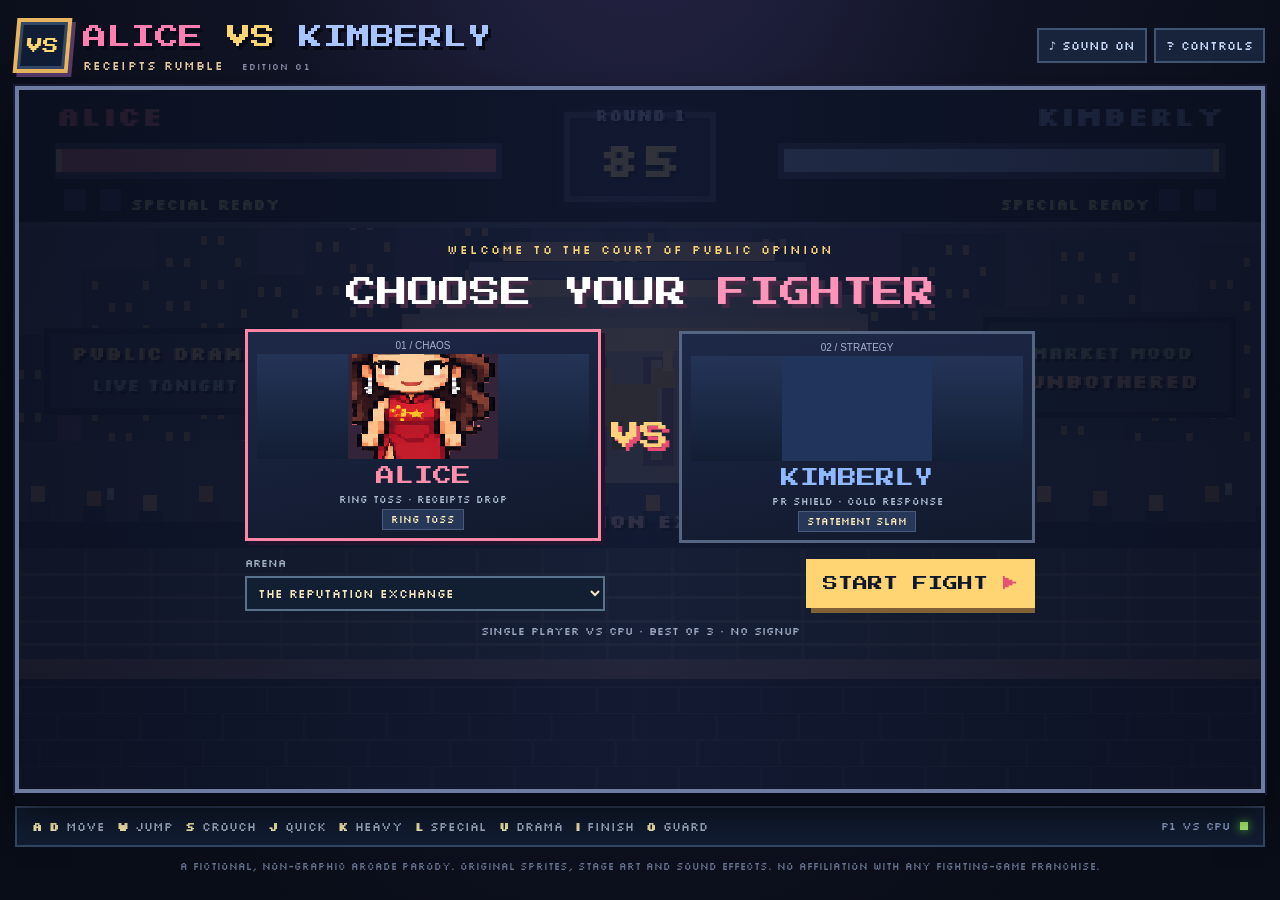
==== commit 596fe021: "Synchronize standalone browser game with improved fighting engine" ====
--- a/alice_vs_kimberly/index.html
+++ b/alice_vs_kimberly/index.html
@@ -32,9 +32,9 @@
         <div class="eyebrow">WELCOME TO THE COURT OF PUBLIC OPINION</div>
         <h1>CHOOSE YOUR <span>FIGHTER</span></h1>
         <div class="fighters">
-          <button class="fighterChoice selected" id="pickAlice" data-pick="alice" aria-pressed="true"><span class="fighterNumber">01 / CHAOS</span><span class="avatar" id="portraitAlice"></span><strong>ALICE</strong><small>FAST • DRAMATIC • UNPREDICTABLE</small><span class="moveTag">RING TOSS</span></button>
+          <button class="fighterChoice selected" id="pickAlice" data-pick="alice" aria-pressed="true"><span class="fighterNumber">01 / CHAOS</span><span class="avatar" id="portraitAlice"></span><strong>ALICE</strong><small>RING TOSS • RECEIPTS DROP</small><span class="moveTag">RING TOSS</span></button>
           <div class="vsMark">VS</div>
-          <button class="fighterChoice" id="pickKimberly" data-pick="kimberly" aria-pressed="false"><span class="fighterNumber">02 / STRATEGY</span><span class="avatar" id="portraitKimberly"></span><strong>KIMBERLY</strong><small>PRECISE • TACTICAL • UNBOTHERED</small><span class="moveTag">STATEMENT SLAM</span></button>
+          <button class="fighterChoice" id="pickKimberly" data-pick="kimberly" aria-pressed="false"><span class="fighterNumber">02 / STRATEGY</span><span class="avatar" id="portraitKimberly"></span><strong>KIMBERLY</strong><small>PR SHIELD • COLD RESPONSE</small><span class="moveTag">STATEMENT SLAM</span></button>
         </div>
         <div class="chooseFooter"><label>ARENA <select id="stageSelect"><option value="wall">THE REPUTATION EXCHANGE</option><option value="podcast">THE PODCAST COURT</option><option value="gala">THE GALA OF RECEIPTS</option></select></label><button class="primary" id="startBtn">START FIGHT <span>▶</span></button></div>
         <p class="menuNote">SINGLE PLAYER VS CPU · BEST OF 3 · NO SIGNUP</p>
@@ -45,13 +45,13 @@
     <div id="pauseScreen" class="screen pauseScreen hidden"><div class="resultCard"><div class="eyebrow">THE GROUP CHAT IS TYPING...</div><h2>PAUSED</h2><button class="primary" id="resumeBtn">RESUME FIGHT ▶</button></div></div>
     <div class="mobileControls" aria-label="On-screen fighting controls">
       <div class="dpad"><button data-hold="left" aria-label="Move left">◀</button><button data-hold="right" aria-label="Move right">▶</button><button data-hold="jump" aria-label="Jump">▲</button><button data-hold="crouch" aria-label="Crouch">▼</button></div>
-      <div class="actions"><button data-action="quick">JAB</button><button data-action="heavy">HEAVY</button><button class="special" data-action="special">SPECIAL</button><button data-action="dash">DASH</button><button data-hold="guard">GUARD</button></div>
+      <div class="actions"><button data-action="quick">JAB</button><button data-action="heavy">HEAVY</button><button class="special" data-action="special">SPECIAL</button><button data-action="alt">DRAMA</button><button data-action="ultimate">FINISH</button><button data-hold="guard">GUARD</button></div>
     </div>
   </div>
-  <div class="bottomBar"><div class="legend"><span><b>A D</b> MOVE</span><span><b>W</b> JUMP</span><span><b>S</b> CROUCH</span><span><b>J</b> QUICK</span><span><b>K</b> HEAVY</span><span><b>L</b> SPECIAL</span><span><b>U</b> DASH</span><span><b>I</b> GUARD</span></div><span class="cpuBadge">P1 VS CPU <i></i></span></div>
+  <div class="bottomBar"><div class="legend"><span><b>A D</b> MOVE</span><span><b>W</b> JUMP</span><span><b>S</b> CROUCH</span><span><b>J</b> QUICK</span><span><b>K</b> HEAVY</span><span><b>L</b> SPECIAL</span><span><b>U</b> DRAMA</span><span><b>I</b> FINISH</span><span><b>O</b> GUARD</span></div><span class="cpuBadge">P1 VS CPU <i></i></span></div>
   <p class="fineprint">A fictional, non-graphic arcade parody. Original sprites, stage art and sound effects. No affiliation with any fighting-game franchise.</p>
 </main>
-<dialog id="helpDialog"><div class="helpTitle">THE RULES OF ENGAGEMENT</div><p>Choose Alice or Kimberly. Win two rounds before your rival does. Land attacks, jump over projectiles and time your special moves.</p><div class="helpGrid"><span>A / D</span><span>Move</span><span>W</span><span>Jump</span><span>S</span><span>Crouch</span><span>J</span><span>Quick hit</span><span>K</span><span>Heavy hit</span><span>L</span><span>Unique special</span><span>U</span><span>Drama dash</span><span>I</span><span>Hold guard</span><span>P / Esc</span><span>Pause</span></div><p>On mobile, use the touch controls beneath the arena.</p><button class="primary" id="closeHelp">BACK TO FIGHT</button></dialog>
+<dialog id="helpDialog"><div class="helpTitle">THE RULES OF ENGAGEMENT</div><p>Choose Alice or Kimberly. Win two rounds before your rival does. Land attacks, jump over projectiles and time your special moves.</p><div class="helpGrid"><span>A / D</span><span>Move</span><span>W</span><span>Jump</span><span>S</span><span>Crouch</span><span>J</span><span>Quick hit</span><span>K</span><span>Heavy hit</span><span>L</span><span>Unique special</span><span>U</span><span>Receipts / Cold Response</span><span>I</span><span>Big finisher (cooldown)</span><span>O</span><span>Hold guard</span><span>P / Esc</span><span>Pause</span></div><p>On mobile, use the touch controls beneath the arena.</p><button class="primary" id="closeHelp">BACK TO FIGHT</button></dialog>
 <script>
 
 /* DRAMA KOMBAT CLUB — original 2D arcade fighting engine.
@@ -68,8 +68,8 @@
 const clamp=(v,a,b)=>Math.max(a,Math.min(b,v)),rnd=(a,b)=>a+Math.random()*(b-a);
 let phase='select',selected='alice',stage='wall',p1=null,p2=null,projectiles=[],particles=[],floats=[],round=1,roundClock=85,phaseTimer=0,gameTime=0,globalTime=0,last=performance.now(),shake=0,flash=0,soundOn=true,audio=null,announceTimer=0,eventTimer=22,eventType='',eventLife=0,matchWinner=null,settingsOpen=false;
 const held={left:false,right:false,jump:false,crouch:false,guard:false};
-const keys={KeyA:'left',KeyD:'right',KeyW:'jump',KeyS:'crouch',KeyI:'guard'};
-const attackKeys={KeyJ:'quick',KeyK:'heavy',KeyL:'special',KeyU:'dash'};
+const keys={KeyA:'left',KeyD:'right',KeyW:'jump',KeyS:'crouch',KeyO:'guard'};
+const attackKeys={KeyJ:'quick',KeyK:'heavy',KeyL:'special',KeyU:'alt',KeyI:'ultimate'};
 
 /* Original sprite art REUSED from Jensen vs Alice (main branch).
    Alice's existing idle + four full-resolution running frames are retained.
@@ -110,45 +110,158 @@
   im.src='data:image/webp;base64,'+data;
 });
 
+/* Kimberly's art is authored from the user-provided reference image, NOT an Alice recolor. */
+const kimArt={idle:new Image(),punch:new Image()};
+kimArt.idle.onload=()=>portraits();
+kimArt.punch.onload=()=>portraits();
+kimArt.idle.src='./kimberly-idle.png';
+kimArt.punch.src='./kimberly-punch.png';
+let dramaPapers=[],hitFreeze=0;
 const primaryColors={alice:'#ff7d98',kimberly:'#91b7fc'};
 function sound(freq=300,duration=.09,type='square',volume=.05,finish){
  if(!soundOn)return;
  try{audio=audio||new(window.AudioContext||window.webkitAudioContext)();if(audio.state==='suspended')audio.resume();const t=audio.currentTime,o=audio.createOscillator(),g=audio.createGain();o.type=type;o.frequency.setValueAtTime(freq,t);o.frequency.exponentialRampToValueAtTime(Math.max(70,finish||freq*.5),t+duration);g.gain.setValueAtTime(volume,t);g.gain.exponentialRampToValueAtTime(.0005,t+duration);o.connect(g);g.connect(audio.destination);o.start(t);o.stop(t+duration+.02)}catch{}
 }
 function announce(text,color='#fff2c9',secs=1.4){const el=$('announce');el.textContent=text;el.style.color=color;el.classList.add('show');announceTimer=secs}
-function fighter(id,x,isAI=false){return{id,x,y:GROUND,vy:0,hp:100,roundWins:0,dir:id==='alice'?1:-1,ai:isAI,action:'idle',actionT:0,actionDuration:0,attacked:false,coolQuick:0,coolHeavy:0,coolSpecial:0,coolDash:0,stun:0,invuln:0,guard:false,crouch:false,move:0,walking:0,hurt:0,dashV:0,combo:0,comboTimer:0,aiThink:.1,aiDecision:'advance',lastHit:0,blockT:0};}
+function fighter(id,x,isAI=false){return{id,x,y:GROUND,vy:0,hp:100,roundWins:0,dir:id==='alice'?1:-1,ai:isAI,action:'idle',actionT:0,actionDuration:0,attacked:false,coolQuick:0,coolHeavy:0,coolSpecial:0,coolDash:0,stun:0,invuln:0,guard:false,crouch:false,move:0,walking:0,hurt:0,dashV:0,combo:0,comboTimer:0,aiThink:.1,aiDecision:'advance',lastHit:0,blockT:0,coolAlt:0,coolUltimate:0,shield:0,counter:0,buff:0,ultimateHits:0};}
 function setSelection(id){selected=id;for(const c of ['alice','kimberly']){$('pick'+(c==='alice'?'Alice':'Kimberly')).classList.toggle('selected',c===id);$('pick'+(c==='alice'?'Alice':'Kimberly')).setAttribute('aria-pressed',String(c===id))}sound(440,.065,'triangle',.02,600)}
 function stageLabel(){return {wall:'REPUTATION EXCHANGE',podcast:'PODCAST COURT',gala:'GALA OF RECEIPTS'}[stage]}
 function begin(){stage=$('stageSelect').value;const foe=selected==='alice'?'kimberly':'alice';p1=fighter(selected,230);p2=fighter(foe,570,true);round=1;matchWinner=null;startRound();$('screen').classList.add('hidden');$('endScreen').classList.add('hidden');$('pauseScreen').classList.add('hidden');sound(540,.17,'triangle',.04,830)}
-function startRound(){const a=p1.roundWins,b=p2.roundWins;p1=fighter(p1.id,225);p2=fighter(p2.id,575,true);p1.roundWins=a;p2.roundWins=b;roundClock=85;projectiles=[];particles=[];floats=[];phase='intro';phaseTimer=1.8;eventTimer=23;eventType='';eventLife=0;gameTime=0;announce(`ROUND ${round}`, '#fff0ac',1.1)}
+function startRound(){const a=p1.roundWins,b=p2.roundWins;p1=fighter(p1.id,225);p2=fighter(p2.id,575,true);p1.roundWins=a;p2.roundWins=b;roundClock=85;projectiles=[];particles=[];floats=[];phase='intro';phaseTimer=1.8;eventTimer=rnd(13,18);dramaPapers=[];hitFreeze=0;eventType='';eventLife=0;gameTime=0;announce(`ROUND ${round}`, '#fff0ac',1.1)}
 function finishRound(winner,why='KO'){if(phase!=='fight')return;phase='roundOver';phaseTimer=2.4;winner.roundWins++;const loser=winner===p1?p2:p1;if(loser.hp<=0){loser.action='ko';loser.actionT=10}announce(why==='TIME'?'TIME UP':winner===p1?'K.O.':'CPU K.O.',why==='TIME'?'#ffdf8a':winner===p1?'#fff3b0':'#ff9caf',2);sound(110,.65,'sawtooth',.085,70);if(winner.roundWins>=2){matchWinner=winner;phaseTimer=2.2}}
 function endMatch(){phase='matchOver';const win=matchWinner===p1;const name=matchWinner?.id==='alice'?'ALICE':'KIMBERLY';$('endKicker').textContent=win?'PUBLIC OPINION HAS SPOKEN':'THE TIMELINE HAS CHOSEN';$('endHeading').textContent=win?'DRAMA FINISHED':'REPUTATION IN SHAMBLES';const quotes={alice:['The ring is mine. So is the scoreboard.','Receipts delivered.','I came for the ring and the win.'],kimberly:['Statement issued. Case closed.','Try bringing facts next time.','I do not respond to rumors. Only knockouts.']};$('endDescription').textContent=quotes[matchWinner.id][Math.floor(Math.random()*3)];$('resultScore').textContent=`${name} WINS    ${p1.roundWins} - ${p2.roundWins}   BEST OF THREE`;$('endScreen').classList.remove('hidden')}
-function move(f,dir,dt){if(f.stun>0||f.action==='ko'||(f.actionT>.08&&['heavy','quick','special','dash'].includes(f.action)))return;if(f.dashV)return;const speed=f.id==='alice'?177:160;f.x=clamp(f.x+dir*speed*dt,LEFT,RIGHT);f.walking+=dt*(f.id==='alice'?11:9);f.move=dir;if(f.action==='idle'&&Math.abs(dir)>.01)f.action='walk';}
+function move(f,dir,dt){if(f.stun>0||f.action==='ko'||(f.actionT>.08&&['heavy','quick','special','dash'].includes(f.action)))return;if(f.dashV)return;const slow=eventType==='VIRAL CLIP'&&eventLife>0?.65:1;const speed=(f.id==='alice'?177:160)*slow*(f.buff>0?1.20:1);f.x=clamp(f.x+dir*speed*dt,LEFT,RIGHT);f.walking+=dt*(f.id==='alice'?11:9);f.move=dir;if(f.action==='idle'&&Math.abs(dir)>.01)f.action='walk';}
 function jump(f){if(f.y>=GROUND-1&&f.stun<=0&&f.action!=='ko'&&f.actionT<=0){f.vy=-405;f.action='jump';sound(310,.12,'triangle',.028,540)}}
-function perform(f,type){if(phase!=='fight'||f.stun>0||f.action==='ko')return false;
+
+function perform(f,type){
+ if(!f||phase!=='fight'||f.stun>0||f.action==='ko')return false;
  if(type==='guard'){f.guard=true;return true}
- if(type==='finisher'){if(Math.abs(f.x-other(f).x)<90&&other(f).hp<23&&f.coolSpecial<=0){applyHit(f,other(f),26,110,'RECEIPTS DELIVERED!',true);f.coolSpecial=5;return true}return false}
- if(f.actionT>.11&&type!=='dash')return false;
- if(type==='quick'&&f.coolQuick<=0){f.action='quick';f.actionT=.22;f.actionDuration=.22;f.coolQuick=.3;f.attacked=false;sound(440,.06,'square',.035,240);return true}
- if(type==='heavy'&&f.coolHeavy<=0){f.action='heavy';f.actionT=.42;f.actionDuration=.42;f.coolHeavy=.66;f.attacked=false;sound(205,.16,'sawtooth',.038,130);return true}
- if(type==='special'&&f.coolSpecial<=0){f.action='special';f.actionT=.46;f.actionDuration=.46;f.coolSpecial=f.id==='alice'?3.3:3.6;f.attacked=false;sound(f.id==='alice'?670:220,.26,'triangle',.055,f.id==='alice'?950:410);return true}
- if(type==='dash'&&f.coolDash<=0){f.action='dash';f.actionT=.31;f.actionDuration=.31;f.coolDash=2.6;f.attacked=false;f.dashV=f.dir*510;f.invuln=.17;sound(660,.18,'sawtooth',.04,220);return true}
+ const b=other(f),dist=Math.abs(f.x-b.x);
+ if(type==='finisher'||type==='ultimate'){
+   if(type==='ultimate'&&f.coolUltimate>0)return false;
+   if(type==='finisher'&&dist>100)return false;
+   if(type==='finisher'&&b.hp>=25)return false;
+   if(type==='ultimate'&&dist>142&&f.id==='kimberly')return false;
+   f.action='ultimate';f.actionT=.72;f.actionDuration=.72;f.attacked=false;
+   f.coolUltimate=9;f.invuln=Math.max(f.invuln,.35);
+   announce(f.id==='alice'?'PUBLIC MELTDOWN!':'REPUTATION STRIKE!',f.id==='alice'?'#ffb1c5':'#c3eaff',1.25);
+   sound(95,.38,'sawtooth',.07,660);return true;
+ }
+ if(f.actionT>.10)return false;
+ const set=(action,duration,cooldown,pitch)=>{
+   f.action=action;f.actionT=duration;f.actionDuration=duration;f.attacked=false;
+   f['cool'+cooldown[0].toUpperCase()+cooldown.slice(1)]=action==='quick'?.29:action==='heavy'?.72:action==='special'?3.2:3.8;
+   sound(pitch,.13,'square',.045,pitch*.56);return true;
+ };
+ if(type==='quick'&&f.coolQuick<=0)return set('quick',.29,'quick',420);
+ if(type==='heavy'&&f.coolHeavy<=0)return set('heavy',.48,'heavy',170);
+ if(type==='special'&&f.coolSpecial<=0){
+   if(f.id==='kimberly'){f.shield=1.6;f.guard=true;announce('PR SHIELD!', '#a9eaff',.75);sparks(f.x,f.y-72,'#95e7ff',15)}
+   return set('special',.51,'special',f.id==='alice'?730:420);
+ }
+ if(type==='alt'&&f.coolAlt<=0){
+   f.coolAlt=4.6;
+   if(f.id==='alice'){
+     f.action='receipts';f.actionT=.62;f.actionDuration=.62;f.attacked=false;
+     announce('RECEIPTS DROP!', '#ffe6a0',1.1);
+   }else{
+     f.action='counter';f.actionT=.56;f.actionDuration=.56;f.attacked=false;
+     f.counter=.8;f.shield=Math.max(f.shield,.55);
+     announce('COLD RESPONSE!', '#b4edff',.9);
+   }
+   sound(300,.18,'triangle',.055,600);return true;
+ }
+ if(type==='dash'&&f.coolDash<=0){
+   f.action='dash';f.actionT=.34;f.actionDuration=.34;f.coolDash=2.7;
+   f.attacked=false;f.dashV=f.dir*520;f.invuln=.12;return true;
+ }
  return false;
 }
 function other(f){return f===p1?p2:p1}
-function spawnSpecial(f){if(f.id==='alice'){projectiles.push({owner:f,x:f.x+f.dir*37,y:f.y-88,dir:f.dir,v:300,life:1.7,type:'ring',damage:13,radius:16,spin:0})}else{projectiles.push({owner:f,x:f.x+f.dir*36,y:f.y-80,dir:f.dir,v:335,life:1.45,type:'statement',damage:16,radius:20,spin:0})}}
+
+function spawnSpecial(f){
+ if(f.id==='alice'){
+   projectiles.push({owner:f,x:f.x+f.dir*36,y:f.y-88,dir:f.dir,v:345,life:1.7,type:'ring',damage:12,radius:17,spin:0});
+ } else {
+   f.shield=Math.max(f.shield,1.45);sparks(f.x,f.y-88,'#99eaff',24);
+ }
+}
+function dropReceipts(f){
+ const b=other(f);
+ for(let i=0;i<13;i++)dramaPapers.push({x:b.x+rnd(-87,87),y:rnd(92,190),vy:rnd(200,310),spin:rnd(-3,3),life:rnd(.7,1.4),owner:f,damage:i<4?3:0,hit:false});
+}
+
 function sparks(x,y,col,count=14){for(let i=0;i<count;i++){particles.push({x,y,vx:rnd(-170,170),vy:rnd(-240,50),life:rnd(.14,.49),max:.49,sz:Math.random()<.35?5:3,col})}}
 function popup(x,y,text,col='#ffefba'){floats.push({x,y,text,col,life:.78})}
-function applyHit(a,b,damage,push,kind,finisher=false){if(phase!=='fight'||b.invuln>0||b.action==='ko')return false;let block=b.guard&&b.stun<=0&&b.y>=GROUND-3;const reduction=eventType==='LAWYER MODE'&&eventLife>0?.6:1;damage=Math.round(damage*reduction*(block?.18:1));b.hp=clamp(b.hp-damage,0,100);b.hurt=.16;b.invuln=block?.13:.23;b.stun=block?.1:.24;b.action=block?'guard':'hurt';b.actionT=block?.15:.24;b.x=clamp(b.x+a.dir*(block?push*.35:push)*.23,LEFT,RIGHT);a.combo=Math.min(12,a.combo+1);a.comboTimer=1.1;shake=block?1.5:5;flash=block?.05:.12;const col=block?'#b8f4ff':a.id==='alice'?'#ffb08c':'#9cbcff';sparks(b.x-a.dir*20,b.y-80,col,block?9:20);popup(b.x,b.y-120,block?'BLOCK!':kind,col);sound(block?260:105,.16,block?'triangle':'square',block?.02:.065,block?320:68);
- if(finisher)announce(a.id==='alice'?'TIMELINE DESTROYED!':'STATEMENT ISSUED!', '#ffe2a5',1.1);
- if(b.hp<=0)finishRound(a);return true}
-function resolveAttacks(f,dt){if(f.actionT>0){f.actionT=Math.max(0,f.actionT-dt);const progress=1-f.actionT/f.actionDuration;
-  if(!f.attacked&&((f.action==='quick'&&progress>=.4)||(f.action==='heavy'&&progress>=.48)||(f.action==='special'&&progress>=.56)||(f.action==='dash'&&progress>=.55))){f.attacked=true;const b=other(f),range=f.action==='quick'?67:f.action==='heavy'?83:76;const close=Math.abs(f.x-b.x)<range&&Math.abs(f.y-b.y)<78&&Math.sign(b.x-f.x)===f.dir;
-   if(f.action==='quick'&&close)applyHit(f,b,7,48,'JAB!');if(f.action==='heavy'&&close)applyHit(f,b,15,84,'STATEMENT SLAM!');if(f.action==='dash'&&close)applyHit(f,b,11,88,'DRAMA DASH!');if(f.action==='special')spawnSpecial(f)
-  }
-  if(f.actionT<=0&&f.action!=='ko'){f.action='idle';f.dashV=0}
-}}
-function updateFighter(f,dt){for(const k of ['coolQuick','coolHeavy','coolSpecial','coolDash','invuln','stun','hurt','comboTimer'])f[k]=Math.max(0,f[k]-dt);if(f.comboTimer===0)f.combo=0;
+
+function applyHit(a,b,damage,push,kind,finisher=false){
+ if(phase!=='fight'||b.invuln>0||b.action==='ko')return false;
+ const block=(b.guard||b.shield>0)&&b.stun<=0&&b.y>=GROUND-3;
+ if(b.counter>0&&!finisher){
+   b.counter=0;b.shield=0;b.invuln=.26;
+   sparks(b.x,b.y-86,'#b9f0ff',28);
+   popup(b.x,b.y-143,'COLD RESPONSE!','#b9efff');
+   // Crisp frame-driven counter feedback.
+   const counterDamage=12;
+   a.hp=clamp(a.hp-counterDamage,0,100);
+   a.stun=.38;a.hurt=.36;a.action='hurt';a.actionT=.34;
+   a.x=clamp(a.x-b.dir*19,LEFT,RIGHT);
+   shake=7;hitFreeze=.075;
+   if(a.hp<=0)finishRound(b);
+   return false;
+ }
+ const reduction=eventType==='LAWYER MODE'&&eventLife>0?.58:1;
+ const buff=a.buff>0?1.17:1;
+ damage=Math.max(1,Math.round(damage*reduction*buff*(block?.14:1)));
+ b.hp=clamp(b.hp-damage,0,100);b.hurt=block?.08:.30;
+ b.invuln=block?.13:.20;b.stun=block?.08:.27;
+ b.action=block?'guard':'hurt';b.actionT=block?.14:.28;
+ b.x=clamp(b.x+a.dir*(block?push*.3:push)*.30,LEFT,RIGHT);
+ a.combo=Math.min(12,a.combo+1);a.comboTimer=1.25;
+ shake=block?2:finisher?11:damage>=12?8:5;
+ hitFreeze=block?.027:damage>=12?.077:.047;flash=block?.035:.095;
+ const col=block?'#aef4ff':a.id==='alice'?'#ffb4b7':'#a9d9ff';
+ sparks(b.x-a.dir*14,b.y-79,col,block?10:25);
+ popup(b.x,b.y-137,block?'BLOCK!':kind,col);
+ sound(block?260:damage>=12?90:175,.13,'square',block?.021:.07,block?320:64);
+ if(finisher)announce(a.id==='alice'?'TIMELINE DESTROYED!':'STATEMENT ISSUED!','#ffe2a5',1.4);
+ if(b.hp<=0)finishRound(a);
+ return true;
+}
+// No asynchronous timer: combat remains deterministic in the frame loop.
+
+
+
+function resolveAttacks(f,dt){
+ if(f.actionT<=0)return;
+ f.actionT=Math.max(0,f.actionT-dt);
+ const progress=1-f.actionT/Math.max(.001,f.actionDuration);
+ const b=other(f),dist=Math.abs(f.x-b.x),front=Math.sign(b.x-f.x)===f.dir;
+ const close=(range)=>dist<range&&Math.abs(f.y-b.y)<88&&front;
+ if(!f.attacked){
+   if(f.action==='quick'&&progress>.38){
+     f.attacked=true;if(close(88))applyHit(f,b,f.id==='kimberly'?7:8,48,f.id==='alice'?'SNARK JAB!':'THREAD CUTTER!');
+   }else if(f.action==='heavy'&&progress>.42){
+     f.attacked=true;if(close(107))applyHit(f,b,f.id==='alice'?14:17,92,f.id==='alice'?'DRAMA DASH!':'STATEMENT SLAM!');
+   }else if(f.action==='dash'&&progress>.43){
+     f.attacked=true;if(close(103))applyHit(f,b,12,95,'DRAMA DASH!');
+   }else if(f.action==='special'&&progress>.45){
+     f.attacked=true;spawnSpecial(f);
+   }else if(f.action==='receipts'&&progress>.45){
+     f.attacked=true;dropReceipts(f);
+   }else if(f.action==='ultimate'&&progress>.31){
+     f.attacked=true;
+     if(f.id==='alice'){
+       f.buff=3.2;
+       for(let i=0;i<9;i++)dramaPapers.push({x:b.x+rnd(-60,60),y:rnd(100,190),vy:rnd(280,420),spin:rnd(-3,3),life:rnd(.5,1.2),owner:f,damage:i<4?3:0,hit:false});
+       if(close(145))applyHit(f,b,17,110,'PUBLIC MELTDOWN!',true);
+     }else if(close(156))applyHit(f,b,25,138,'REPUTATION STRIKE!',true);
+   }
+ }
+ if(f.actionT<=0&&f.action!=='ko'){f.action='idle';f.dashV=0}
+}
+
+function updateFighter(f,dt){for(const k of ['coolQuick','coolHeavy','coolSpecial','coolDash','coolAlt','coolUltimate','invuln','stun','hurt','comboTimer','shield','counter','buff'])f[k]=Math.max(0,f[k]-dt);if(f.comboTimer===0)f.combo=0;
  if(f.y<GROUND||f.vy!==0){f.vy+=1100*dt;f.y+=f.vy*dt;if(f.y>=GROUND){f.y=GROUND;f.vy=0;if(f.action==='jump')f.action='idle'}}
  f.dir=f.x<other(f).x?1:-1;
  if(f.dashV){f.x=clamp(f.x+f.dashV*dt,LEFT,RIGHT);f.dashV*=Math.pow(.1,dt*4);if(Math.abs(f.dashV)<50)f.dashV=0}
@@ -156,15 +269,33 @@
 }
 function cpuStep(dt){const f=p2,b=p1;if(f.stun>0||f.action==='ko')return;const dist=b.x-f.x,abs=Math.abs(dist);f.aiThink-=dt;
  if(f.aiThink<=0){f.aiThink=rnd(.2,.48);f.aiDecision=abs>85?'advance':abs<53&&Math.random()<.24?'retreat':'attack';f.guard=abs<103&&b.actionT>0&&Math.random()<.27;f.crouch=Math.random()<.09;if(abs>125&&Math.random()<.13)jump(f)}
- if(f.actionT<=0){if(f.aiDecision==='advance')move(f,Math.sign(dist),dt);else if(f.aiDecision==='retreat')move(f,-Math.sign(dist),dt);else if(abs>90&&abs<290&&f.coolSpecial<=0&&Math.random()<dt*1.4)perform(f,'special');else if(abs<100&&!f.guard&&Math.random()<dt*1.9)perform(f,Math.random()<.58?'quick':'heavy');else if(abs<95&&Math.random()<dt*.15)perform(f,'dash')}
-}
-const randomEvents=['LEAKED TEXTS','GROUP CHAT ACTIVATED','LAWYER MODE','VIRAL CLIP','PUBLIC STATEMENT'];
-function triggerEvent(){eventType=randomEvents[Math.floor(Math.random()*randomEvents.length)];eventLife=4;eventTimer=rnd(23,32);announce(eventType+'!', '#ffdb8c',1.35);if(eventType==='LEAKED TEXTS'){p1.stun=.42;p2.stun=.42}else if(eventType==='GROUP CHAT ACTIVATED'){sparks(400,245,'#eb81ca',42)}else if(eventType==='PUBLIC STATEMENT'){p1.invuln=Math.max(p1.invuln,.6);p2.invuln=Math.max(p2.invuln,.6)}sound(700,.25,'triangle',.065,270)}
+ if(f.actionT<=0){if(f.aiDecision==='advance')move(f,Math.sign(dist),dt);else if(f.aiDecision==='retreat')move(f,-Math.sign(dist),dt);else if(abs>90&&abs<290&&f.coolSpecial<=0&&Math.random()<dt*1.4)perform(f,'special');else if(abs<105&&!f.guard&&Math.random()<dt*2.6)perform(f,Math.random()<.60?'quick':'heavy');else if(abs<190&&f.coolAlt<=0&&Math.random()<dt*.24)perform(f,'alt')}
+}
+
+const randomEvents=['LEAKED TEXTS','GROUP CHAT ACTIVATED','LAWYER MODE','VIRAL CLIP','PUBLIC STATEMENT','TRENDING TOPIC'];
+function triggerEvent(){
+ eventType=randomEvents[Math.floor(Math.random()*randomEvents.length)];
+ eventLife=3.4;eventTimer=rnd(13,19);
+ announce(eventType+'!', '#ffdb8c',1.35);
+ if(eventType==='LEAKED TEXTS'){
+   p1.stun=.46;p2.stun=.46;
+   for(let i=0;i<26;i++)dramaPapers.push({x:rnd(50,750),y:rnd(93,200),vy:rnd(120,260),life:rnd(1.5,2.5),spin:rnd(-3,3),damage:0,hit:true});
+ }else if(eventType==='GROUP CHAT ACTIVATED'){
+   sparks(400,245,'#eb81ca',42);
+   p1.x=clamp(p1.x+rnd(-32,32),LEFT,RIGHT);p2.x=clamp(p2.x+rnd(-32,32),LEFT,RIGHT);
+ }else if(eventType==='PUBLIC STATEMENT'){
+   p1.shield=Math.max(p1.shield,.8);p2.shield=Math.max(p2.shield,.8);
+ }else if(eventType==='TRENDING TOPIC'){
+   (Math.random()<.5?p1:p2).buff=3.4;
+ }
+ sound(700,.25,'triangle',.065,270);
+}
+
 function update(dt){globalTime+=dt;shake=Math.max(0,shake-18*dt);flash=Math.max(0,flash-dt);if(announceTimer>0){announceTimer-=dt;if(announceTimer<=0)$('announce').classList.remove('show')}
  if(phase==='select'||phase==='matchOver'||phase==='paused')return;
  if(phase==='intro'){phaseTimer-=dt;if(phaseTimer<=0){phase='fight';announce('FIGHT!', '#fff6ae',1)}return}
  if(phase==='roundOver'){phaseTimer-=dt;if(phaseTimer<=0){if(matchWinner)endMatch();else{round++;startRound()}}return}
- if(phase!=='fight')return;gameTime+=dt;roundClock=Math.max(0,roundClock-dt);eventTimer-=dt;eventLife=Math.max(0,eventLife-dt);if(eventLife===0)eventType='';if(eventTimer<=0)triggerEvent();
+ if(phase!=='fight')return;if(hitFreeze>0){hitFreeze=Math.max(0,hitFreeze-dt);return}gameTime+=dt;roundClock=Math.max(0,roundClock-dt);eventTimer-=dt;eventLife=Math.max(0,eventLife-dt);if(eventLife===0)eventType='';if(eventTimer<=0)triggerEvent();
  p1.guard=held.guard&&p1.stun===0;p1.crouch=held.crouch&&p1.y>=GROUND-1;
  if(held.jump)jump(p1);
  if(p1.actionT<=.08&&!p1.crouch){if(held.left)move(p1,-1,dt);if(held.right)move(p1,1,dt)}
@@ -172,6 +303,7 @@
  if(phase!=='fight')return;
  for(const b of projectiles){b.x+=b.v*b.dir*dt;b.spin+=dt*13;b.life-=dt;const foe=other(b.owner);if(b.life>0&&Math.abs(b.x-foe.x)<b.radius+21&&Math.abs(b.y-(foe.y-88))<33){applyHit(b.owner,foe,b.damage,80,b.type==='ring'?'RING TOSS!':'REPUTATION STRIKE!');b.life=0}}
  projectiles=projectiles.filter(x=>x.life>0&&x.x>0&&x.x<W);
+ for(const p of dramaPapers){p.y+=p.vy*dt;p.life-=dt;if(!p.hit&&p.damage>0&&p.y>=other(p.owner).y-115&&Math.abs(p.x-other(p.owner).x)<31){p.hit=true;applyHit(p.owner,other(p.owner),p.damage,21,'LEAKED!')}if(p.y>GROUND)p.hit=true}dramaPapers=dramaPapers.filter(p=>p.life>0&&p.y<GROUND+20);
  for(const p of particles){p.x+=p.vx*dt;p.y+=p.vy*dt;p.vy+=250*dt;p.life-=dt}
  particles=particles.filter(x=>x.life>0);
  for(const f of floats){f.y-=37*dt;f.life-=dt}floats=floats.filter(x=>x.life>0);
@@ -220,61 +352,103 @@
 }
 // Sprite art intentionally drawn in chunky rectangles, not stock art or CSS characters.
 
+
+function pixelArm(c,x1,y1,x2,y2,color='#dc4265'){
+ c.lineCap='square';c.lineJoin='miter';c.strokeStyle='#111526';c.lineWidth=24;
+ c.beginPath();c.moveTo(x1,y1);c.lineTo(x2,y2);c.stroke();
+ c.strokeStyle=color;c.lineWidth=17;c.beginPath();c.moveTo(x1,y1);c.lineTo(x2,y2);c.stroke();
+ c.fillStyle='#111526';c.fillRect(x2-11,y2-11,26,24);
+ c.fillStyle='#ffd1aa';c.fillRect(x2-8,y2-9,21,19);
+ c.fillStyle='#ffad8c';c.fillRect(x2+7,y2+1,5,8);
+ c.fillStyle='#fff1cf';c.fillRect(x2-5,y2-8,9,4);
+}
 function drawFighterAt(c,f,x,y,scale=1,portrait=false){
- const jumping=f.y<GROUND-3,attack=['quick','heavy','special','dash'].includes(f.action)&&f.actionT>0;
- const progress=attack?1-f.actionT/Math.max(.01,f.actionDuration):0;
- const running=Math.abs(f.move)>0.1||f.action==='walk'||f.action==='dash';
- const frame=running?1+(Math.floor(globalTime*11+(f.walking||0)*.35)%4):0;
- const image=(art[f.id]||[])[frame]||(art[f.id]||[])[0];
- c.save();c.translate(Math.round(x),Math.round(y));
- // Jensen's Alice sprites run leftward; flip them to face the opponent.
- c.scale(-f.dir*scale,scale);
- let bounce=jumping?-4:running?Math.sin(globalTime*19)*2:Math.sin(globalTime*3.2)*1.2;
- let angle=0;
- if(f.action==='ko')angle=-1.12;
- else if(f.hurt>0)angle=-.11;
- else if(f.action==='dash')angle=.14;
- else if(attack&&f.action==='heavy')angle= -.12*Math.sin(Math.PI*progress);
- c.rotate(angle);
- if(f.crouch&&!jumping)c.scale(1,.80);
- if(image){
-   c.imageSmoothingEnabled=false;
-   // Draw ORIGINAL detailed sprite at fighting-game scale, bottom aligned to the hitbox.
-   c.drawImage(image,-64,-138+bounce,128,138);
+ const attacking=['quick','heavy','special','dash','receipts','ultimate','counter'].includes(f.action)&&f.actionT>0;
+ const progress=attacking?1-f.actionT/Math.max(.01,f.actionDuration):0;
+ const extension=attacking?Math.max(0,Math.min(1,(progress-.17)/.20,(.95-progress)/.22)):0;
+ const running=Math.abs(f.move)>.1||f.action==='walk'||f.action==='dash';
+ const jump=f.y<GROUND-3;
+ const isKim=f.id==='kimberly';
+ const aArt=(art.alice||[]);
+ const pic=isKim?kimArt.idle:aArt[running?1+(Math.floor(globalTime*11+(f.walking||0)*.35)%4):0]||aArt[0];
+ c.save();c.translate(Math.round(x),Math.round(y));c.scale(f.dir*scale,scale);
+ let bounce=jump?-5:running?Math.sin(globalTime*20)*2:Math.sin(globalTime*3)*1.25;
+ if(f.action==='ko'){c.translate(-10,-4);c.rotate(-1.18)}
+ else if(f.hurt>0){c.translate(-10,0);c.rotate(-.11)}
+ else if(f.action==='dash'||f.action==='heavy')c.translate(7,0);
+ if(f.crouch&&!jump)c.scale(1,.78);
+ c.imageSmoothingEnabled=false;
+ if(isKim){
+   const attackPicture=kimArt.punch.complete&&kimArt.punch.naturalWidth>0;
+   const active=extension>.25&&['quick','heavy','ultimate'].includes(f.action);
+   if(active&&attackPicture){
+     // Original fully extended punch from the provided Kimberly reference.
+     const slide=(f.action==='heavy'?12:6)*extension;
+     c.drawImage(kimArt.punch,-76+slide,-153+bounce,181,153);
+   }else if(pic&&pic.complete&&pic.naturalWidth>0){
+     c.drawImage(pic,-44,-151+bounce,87,151);
+   }
+   if(attacking&&extension>.3&&f.action==='heavy'){
+     c.save();c.globalAlpha=.9;
+     c.strokeStyle='#d9f7ff';c.lineWidth=6;
+     c.beginPath();c.arc(50,-87,39,-1.5,.20);c.stroke();c.restore();
+   }
  }else{
-   c.fillStyle=f.id==='alice'?'#c93659':'#366cae';
-   c.fillRect(-21,-94,42,80);
- }
- // Exaggerated hit arcs sit outside the original pixels, never replace the character.
- if(attack&&progress>.15&&progress<.75){
-   const kick=f.action==='heavy'||f.action==='dash',power=f.action==='special';
-   c.save();c.globalAlpha=.85*(1-Math.abs(progress-.45)*1.1);
-   c.strokeStyle=power?'#ffe38b':f.id==='alice'?'#ffa5bc':'#b5e4ff';
-   c.lineWidth=kick?6:4;c.beginPath();
-   c.arc(-15,kick?-44:-77,kick?47:34,-1.32,-.25);
-   c.stroke();
-   c.lineWidth=2;c.strokeStyle='#ffffff';c.beginPath();
-   c.arc(-15,kick?-44:-77,kick?52:39,-1.28,-.55);c.stroke();
+   const frame=aArt[running?1+Math.floor(globalTime*11)%4:0]||aArt[0];
+   if(frame&&frame.complete&&frame.naturalWidth>0){
+     c.save();c.scale(-1,1);
+     c.drawImage(frame,-65,-151+bounce,130,151);
+     c.restore();
+   }
+   // Real extended arm silhouette; original Alice texture remains intact.
+   if(extension>.03&&['quick','heavy','ultimate','dash'].includes(f.action)){
+     const fistX=30+extension*(f.action==='heavy'?72:61);
+     const fistY=f.action==='heavy'?-65:-78;
+     pixelArm(c,18,-78,fistX,fistY,f.action==='ultimate'?'#fa88af':'#cd365d');
+   }
+ }
+ if(attacking&&extension>.28){
+   c.save();c.globalAlpha=.9;
+   const hue=isKim?'#a2eaff':'#ffe6a3';
+   c.strokeStyle=hue;c.lineWidth=4;c.beginPath();
+   c.arc(74,-77,22,-1.27,.85);c.stroke();c.restore();
+ }
+ if(f.guard||f.shield>0){
+   c.save();c.strokeStyle=f.shield>0?'#9df5ff':'#d6deff';c.lineWidth=f.shield>0?6:3;
+   c.globalAlpha=.8;c.beginPath();c.arc(4,-78,f.shield>0?75:55,-1.5,1.5);c.stroke();
    c.restore();
  }
- if(f.guard){
-   c.strokeStyle='#9cf2ff';c.lineWidth=3;
-   c.beginPath();c.arc(-5,-76,59,-2.15,-.65);c.stroke();
- }
+ if(f.counter>0){c.strokeStyle='#e1f9ff';c.lineWidth=3;c.strokeRect(-53,-147,107,146)}
+ if(f.buff>0){c.globalAlpha=.64;c.fillStyle='#ffe39b';for(let i=0;i<4;i++)c.fillRect(Math.sin(globalTime*5+i*5)*62,-30-i*29,5,5)}
  c.restore();
 }
-function fighterRender(f){ctx.save();if(f.invuln>0&&Math.floor(globalTime*20)%2===0)ctx.globalAlpha=.76;rect(f.x-38,GROUND-3,76,6,'#131e30');drawFighterAt(ctx,f,f.x,f.y,1.17);if(f.combo>1&&f.comboTimer>0)txt(`${f.combo} HIT!`,f.x,f.y-144,12,'#ffe7ac','center');ctx.restore()}
+
+function fighterRender(f){ctx.save();if(f.invuln>0&&Math.floor(globalTime*20)%2===0)ctx.globalAlpha=.86;rect(f.x-38,GROUND-3,76,6,'#131e30');drawFighterAt(ctx,f,f.x,f.y,1.17);if(f.combo>1&&f.comboTimer>0)txt(`${f.combo} HIT!`,f.x,f.y-144,12,'#ffe7ac','center');ctx.restore()}
 function drawProjectile(p){ctx.save();ctx.translate(p.x,p.y);ctx.rotate(p.spin*p.dir);if(p.type==='ring'){
  rect(-12,-9,24,4,'#f2b444');rect(-13,-6,4,18,'#ffdc7a');rect(10,-6,4,18,'#d38a2b');rect(-9,9,20,4,'#b46c25');rect(-5,-18,11,11,'#8fefff');rect(-3,-19,7,3,'#ffffff');rect(0,-23,3,4,'#ffffff')
  }else{rect(-17,-10,34,23,'#90d7fc');rect(-14,-8,28,17,'#edf5ff');rect(-13,-7,27,4,'#3e71b7');txt('PR',1,5,13,'#315497','center');rect(-20,-2,4,4,'#ffffff');rect(18,0,5,3,'#ffffff')}
  ctx.restore()}
-function effects(){for(const f of floats){ctx.globalAlpha=Math.max(0,f.life/.78);txt(f.text,f.x,f.y,15,f.col,'center')}ctx.globalAlpha=1;for(const p of particles){ctx.globalAlpha=clamp(p.life/.35,0,1);rect(p.x,p.y,p.sz,p.sz,p.col)}ctx.globalAlpha=1;if(flash>0){ctx.fillStyle=`rgba(255,255,255,${flash*.7})`;ctx.fillRect(0,0,W,H)}}
-function render(){ctx.save();if(shake>0)ctx.translate(rnd(-shake,shake),rnd(-shake/2,shake/2));drawStage();if(phase!=='select'&&p1&&p2){fighterRender(p1);fighterRender(p2);for(const p of projectiles)drawProjectile(p);effects()}drawHUD();ctx.restore()}
+
+function effects(){
+ for(const f of floats){ctx.globalAlpha=Math.max(0,f.life/.78);txt(f.text,f.x,f.y,15,f.col,'center')}
+ ctx.globalAlpha=1;
+ for(const p of dramaPapers){
+   ctx.save();ctx.translate(p.x,p.y);ctx.rotate(p.spin*(.5+globalTime*.4));
+   ctx.fillStyle='#ffeeda';ctx.fillRect(-8,-11,16,22);
+   ctx.fillStyle='#8c7594';ctx.fillRect(-5,-6,11,2);ctx.fillRect(-5,-1,8,2);
+   ctx.restore();
+ }
+ for(const p of particles){ctx.globalAlpha=clamp(p.life/.35,0,1);rect(p.x,p.y,p.sz,p.sz,p.col)}
+ ctx.globalAlpha=1;
+ if(flash>0){ctx.fillStyle=`rgba(255,255,255,${flash*.66})`;ctx.fillRect(0,0,W,H)}
+}
+
+function render(){ctx.save();if(shake>0)ctx.translate(rnd(-shake,shake),rnd(-shake/2,shake/2));drawStage();if(phase!=='select'&&p1&&p2){fighterRender(p1);fighterRender(p2);for(const p of projectiles)drawProjectile(p);effects();if(eventLife>0){ctx.globalAlpha=.92;rect(253,91,294,22,'#14213d');txt(eventType,400,106,13,'#ffe3aa','center');ctx.globalAlpha=1}}drawHUD();ctx.restore()}
 function frame(now){const dt=Math.min(.036,(now-last)/1000||0);last=now;update(dt);render();requestAnimationFrame(frame)}
 function portraits(){for(const id of ['alice','kimberly']){const host=$('portrait'+(id==='alice'?'Alice':'Kimberly')),c=document.createElement('canvas');c.width=150;c.height=135;c.style.width='150px';c.style.height='135px';const pc=c.getContext('2d');pc.imageSmoothingEnabled=false;pc.fillStyle=id==='alice'?'#34243a':'#21355c';pc.fillRect(0,0,150,135);let f=fighter(id,75);f.y=126;f.dir=1;drawFighterAt(pc,f,75,132,1.1,true);host.replaceChildren(c)}}
 function togglePause(){if(phase==='fight'){phase='paused';$('pauseScreen').classList.remove('hidden')}else if(phase==='paused'){phase='fight';$('pauseScreen').classList.add('hidden')}}
 const actionKey=e=>{if(phase==='select'||phase==='matchOver')return;if(e.repeat)return;const t=attackKeys[e.code];if(t){e.preventDefault();if(phase==='fight')perform(p1,t)}};
-document.addEventListener('keydown',e=>{if(e.target?.tagName==='SELECT'||e.target?.tagName==='INPUT')return;if(e.code in keys){held[keys[e.code]]=true;e.preventDefault()}if(e.code==='KeyI'&&phase==='fight'&&p1&&p2&&p2.hp<23){perform(p1,'finisher')}if(e.code==='KeyP'||e.code==='Escape'){if(phase==='fight'||phase==='paused'){togglePause();e.preventDefault()}}actionKey(e)});
+document.addEventListener('keydown',e=>{if(e.target?.tagName==='SELECT'||e.target?.tagName==='INPUT')return;if(e.code in keys){held[keys[e.code]]=true;e.preventDefault()}if(e.code==='KeyP'||e.code==='Escape'){if(phase==='fight'||phase==='paused'){togglePause();e.preventDefault()}}actionKey(e)});
 document.addEventListener('keyup',e=>{if(e.code in keys){held[keys[e.code]]=false;e.preventDefault()}});
 window.addEventListener('blur',()=>{Object.keys(held).forEach(x=>held[x]=false);if(phase==='fight')togglePause()});
 for(const button of document.querySelectorAll('[data-hold]')){const field=button.dataset.hold;const set=(v)=>{held[field]=v;button.style.background=v?'#4a547e':'#10162cd9'};button.addEventListener('pointerdown',e=>{e.preventDefault();button.setPointerCapture?.(e.pointerId);set(true)});for(const type of ['pointerup','pointercancel','lostpointercapture','pointerleave'])button.addEventListener(type,()=>set(false))}
@@ -287,10 +461,9 @@
 $('resumeBtn').addEventListener('click',togglePause);
 $('soundBtn').addEventListener('click',()=>{soundOn=!soundOn;$('soundBtn').textContent=soundOn?'♪ SOUND ON':'♪ SOUND OFF';$('soundBtn').setAttribute('aria-pressed',String(soundOn));if(soundOn)sound(440,.08)});
 $('helpBtn').addEventListener('click',()=>{$('helpDialog').showModal()});$('closeHelp').addEventListener('click',()=>$('helpDialog').close());
-window.__DRAMA_GAME__={get phase(){return phase},get round(){return round},get player(){return p1},get cpu(){return p2},get projectiles(){return projectiles},get matchWinner(){return matchWinner},start:begin,attack:(type)=>perform(p1,type),pause:togglePause,select:setSelection};
+window.__DRAMA_GAME__={get artworkLoaded(){return kimArt.idle.naturalWidth>0&&kimArt.punch.naturalWidth>0},get phase(){return phase},get round(){return round},get player(){return p1},get cpu(){return p2},get projectiles(){return projectiles},get papers(){return dramaPapers},get event(){return eventType},get matchWinner(){return matchWinner},start:begin,attack:(type)=>perform(p1,type),pause:togglePause,select:setSelection};
 portraits();requestAnimationFrame(frame);
 })();
 
 
-</script></body>
-</html>+</script></body></html>
